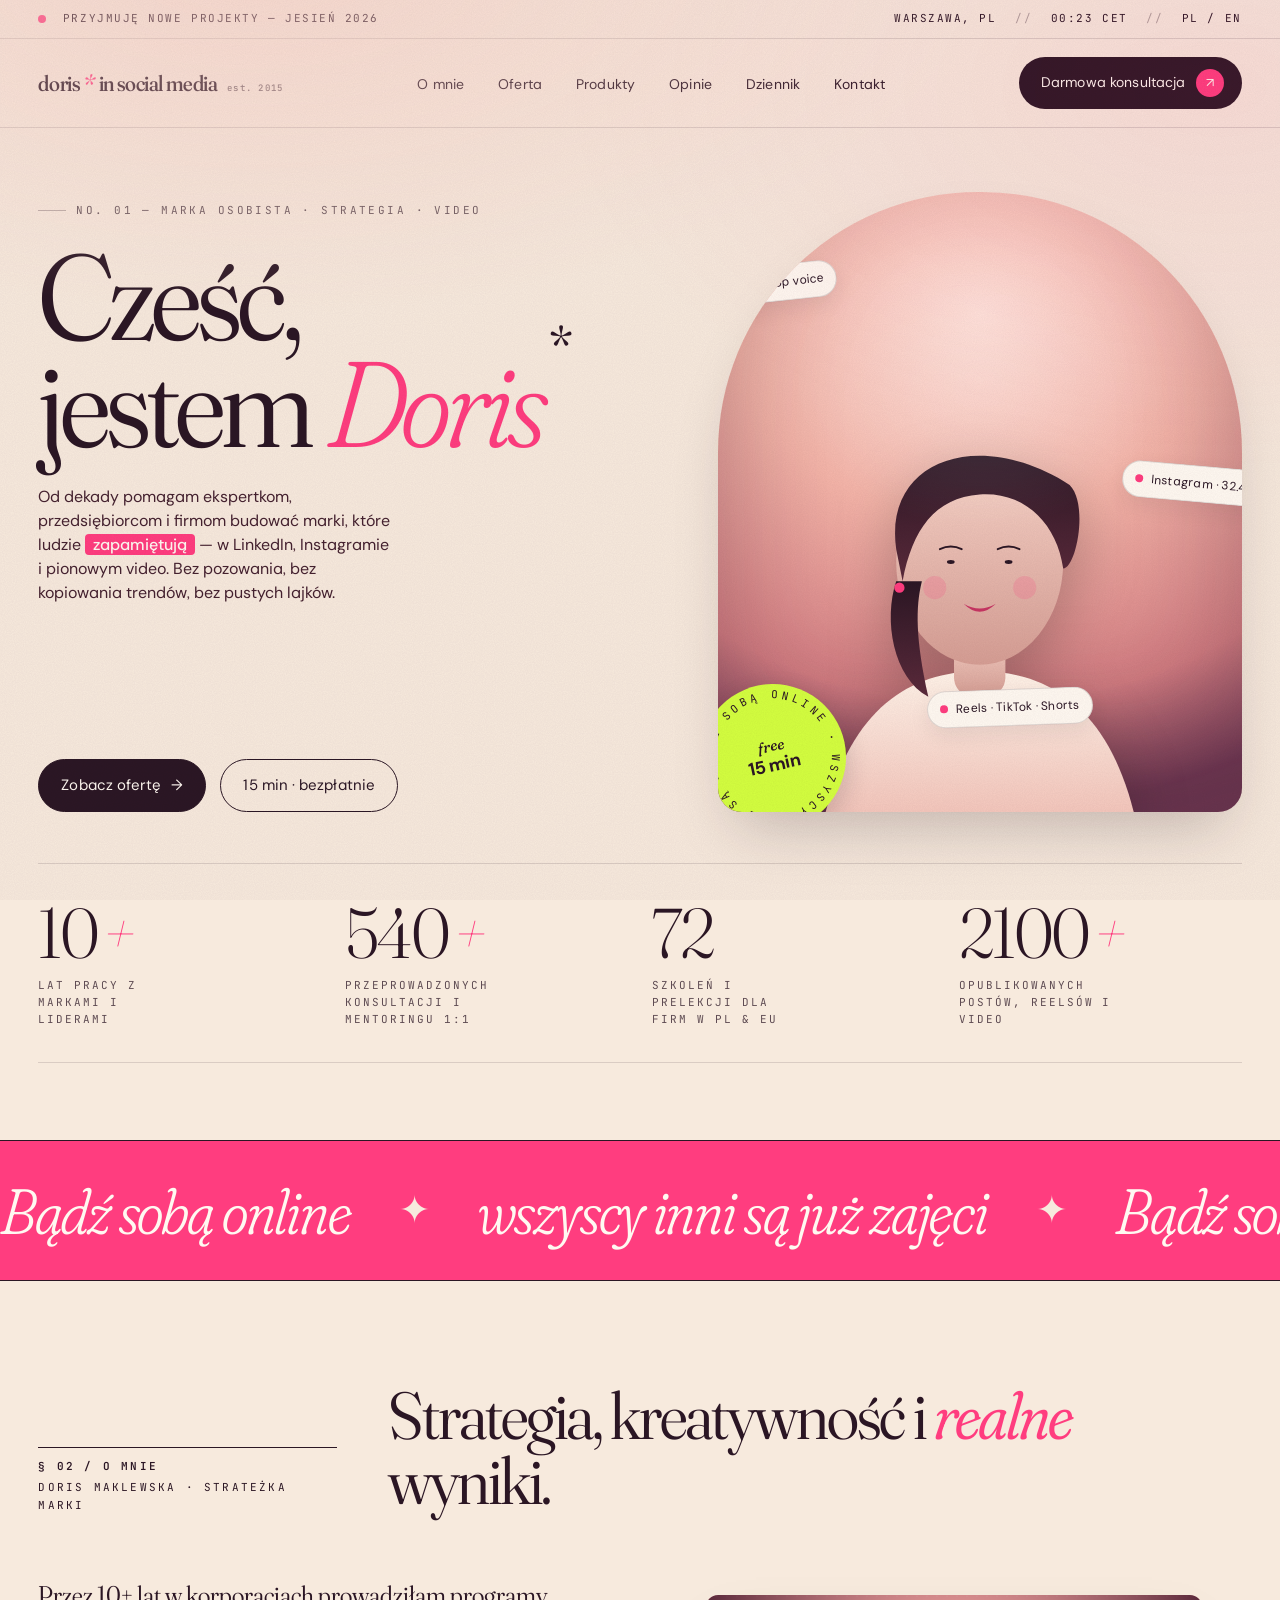
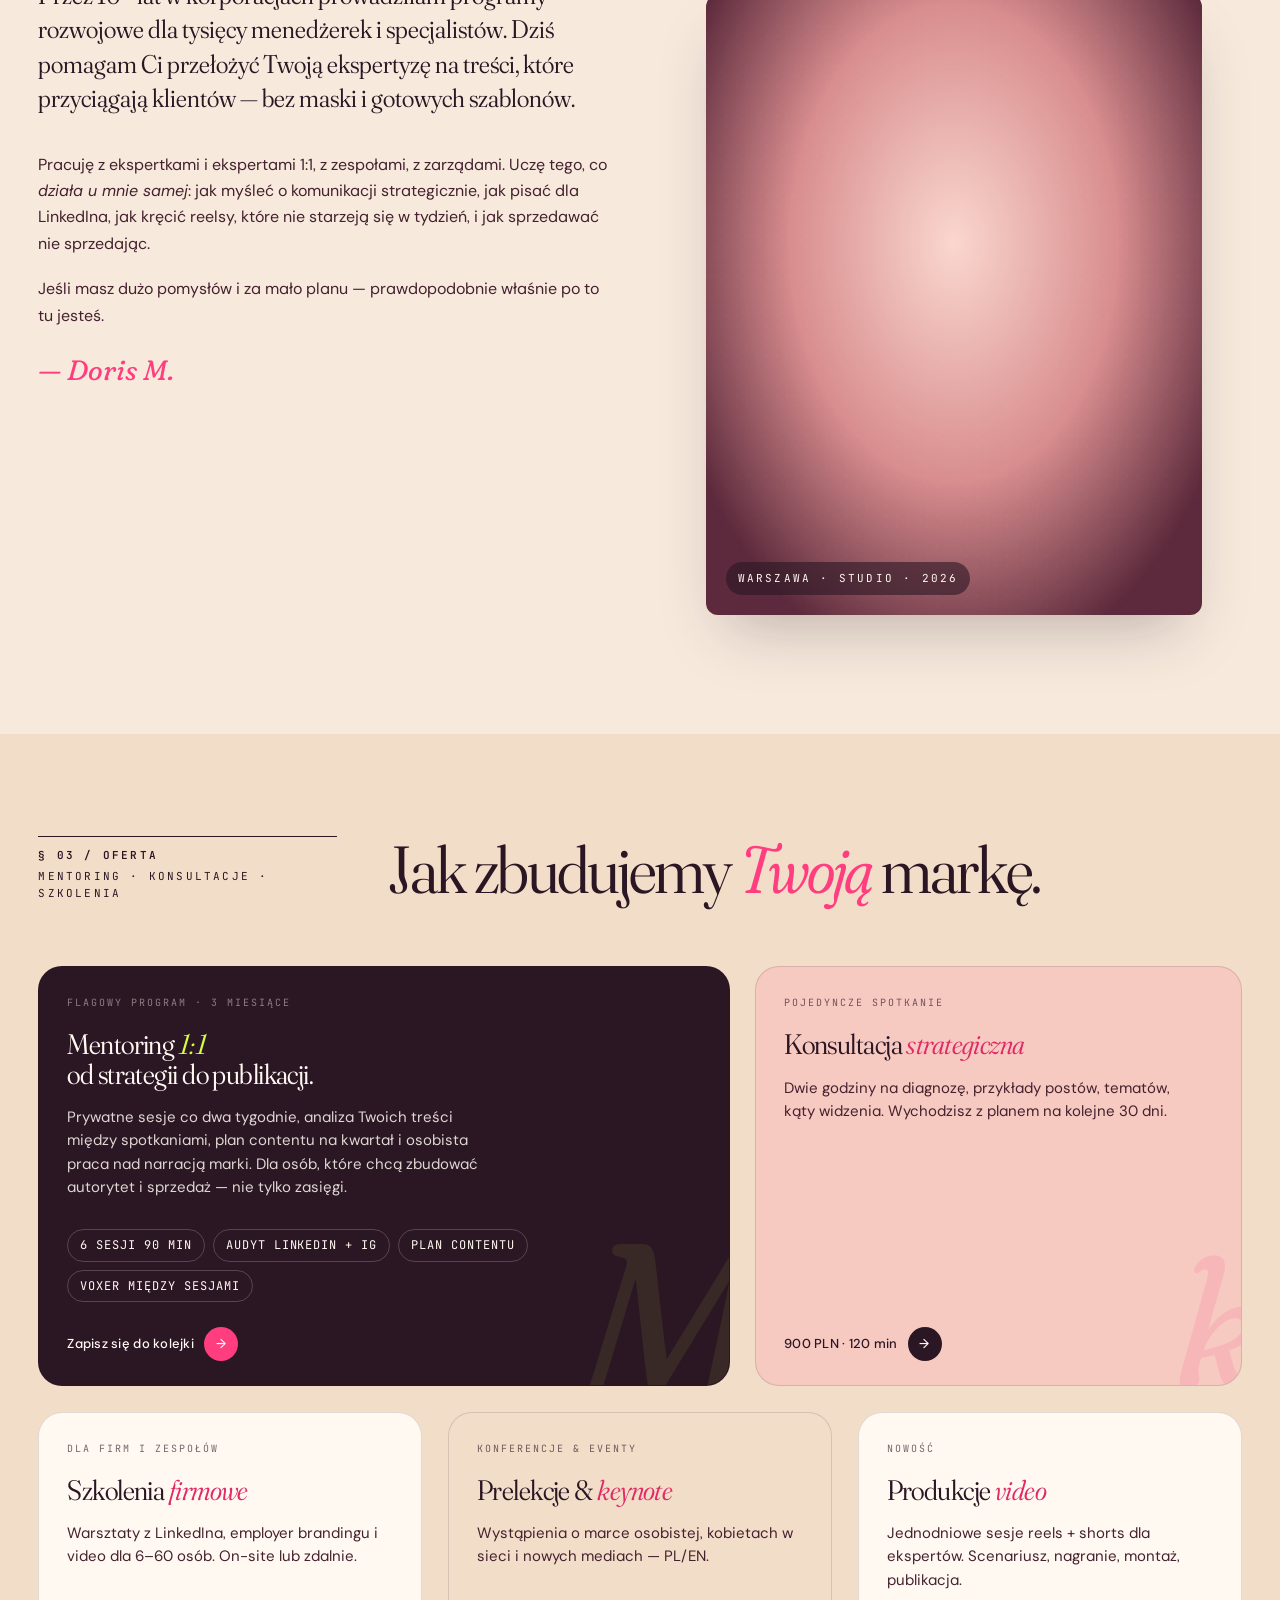
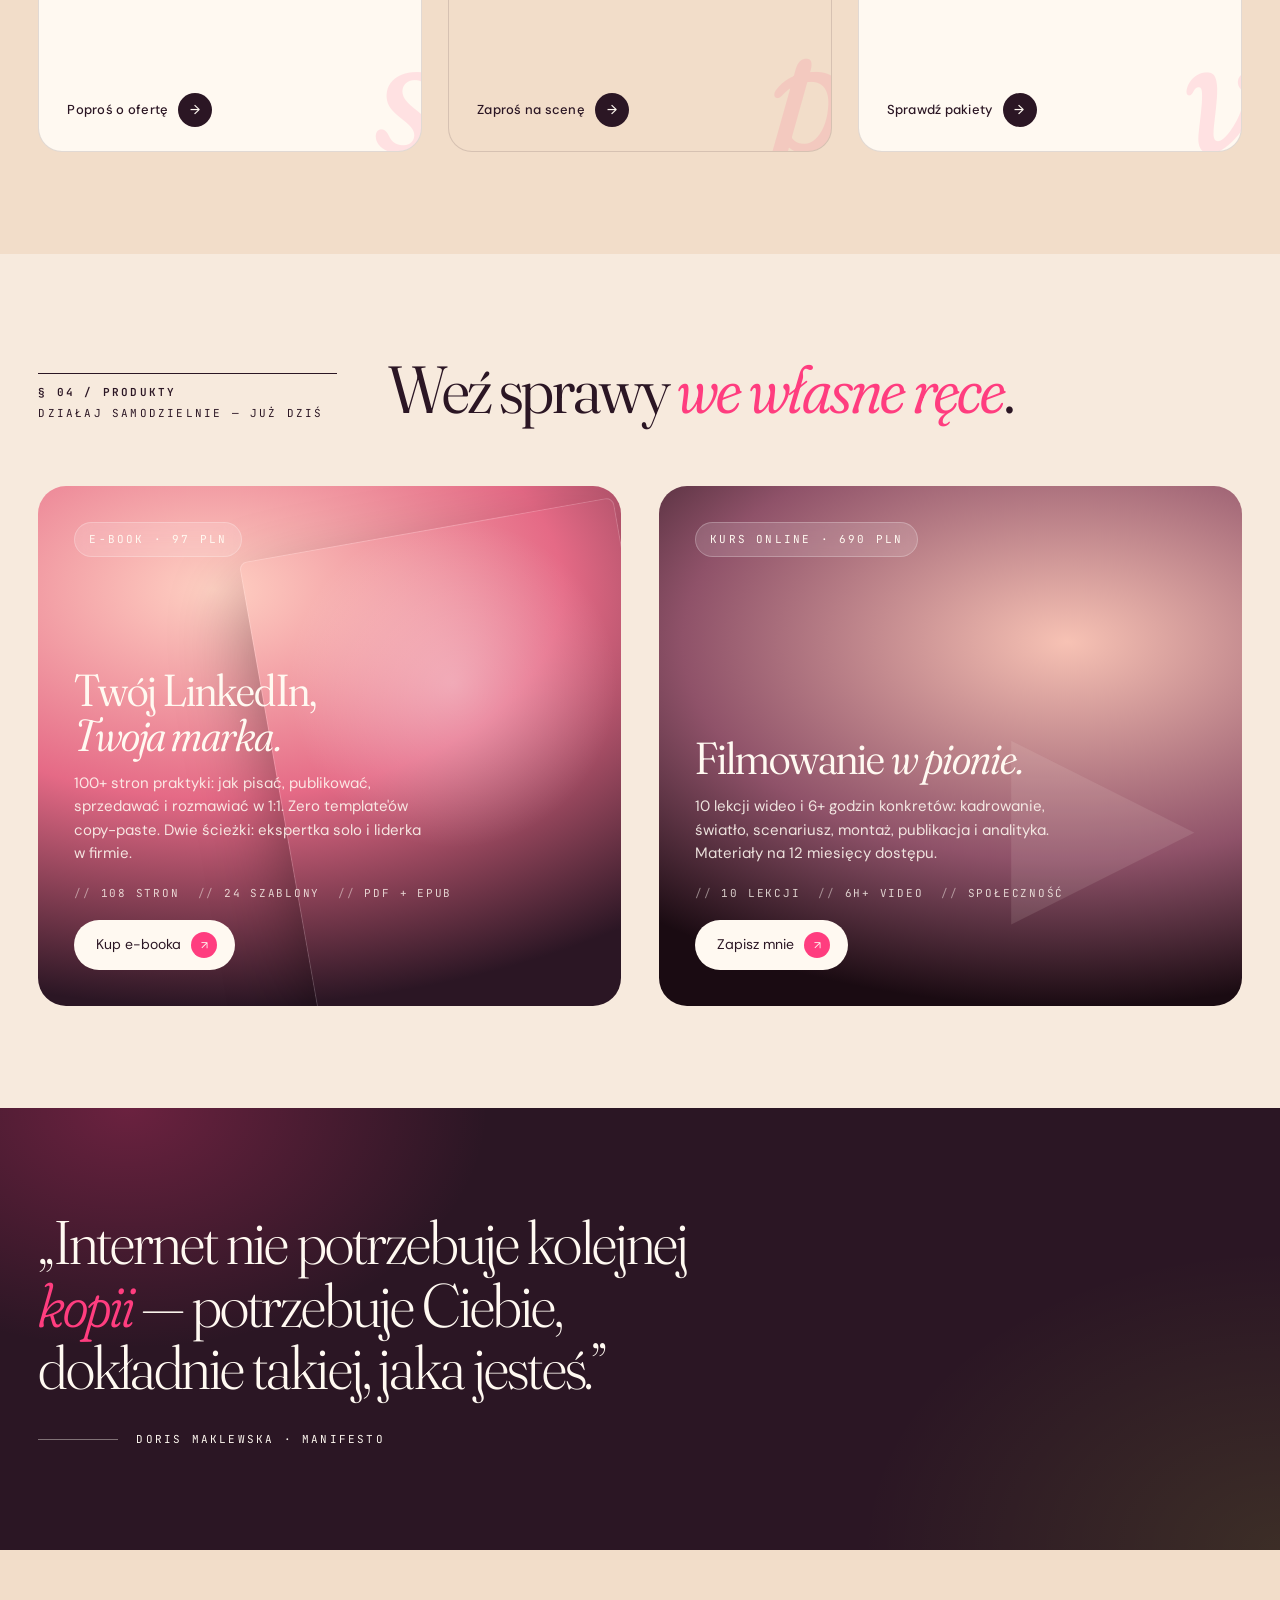
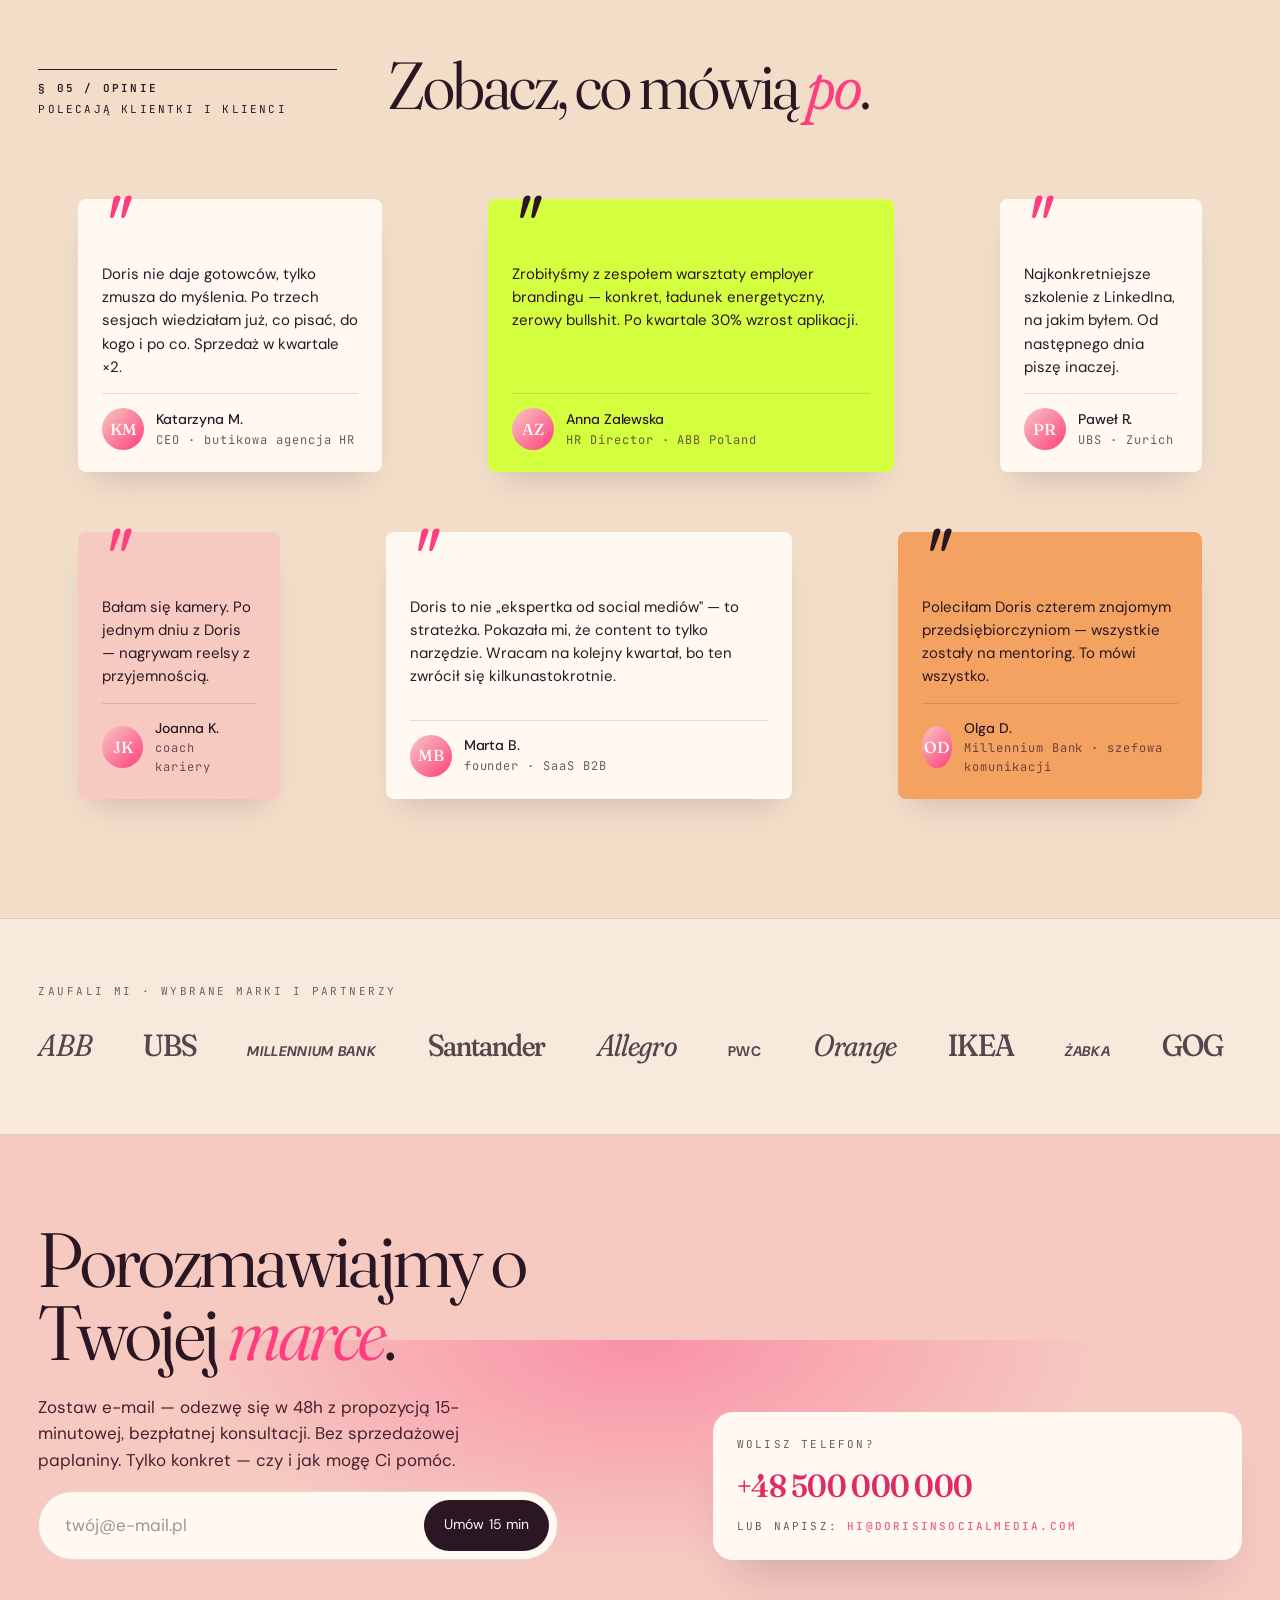
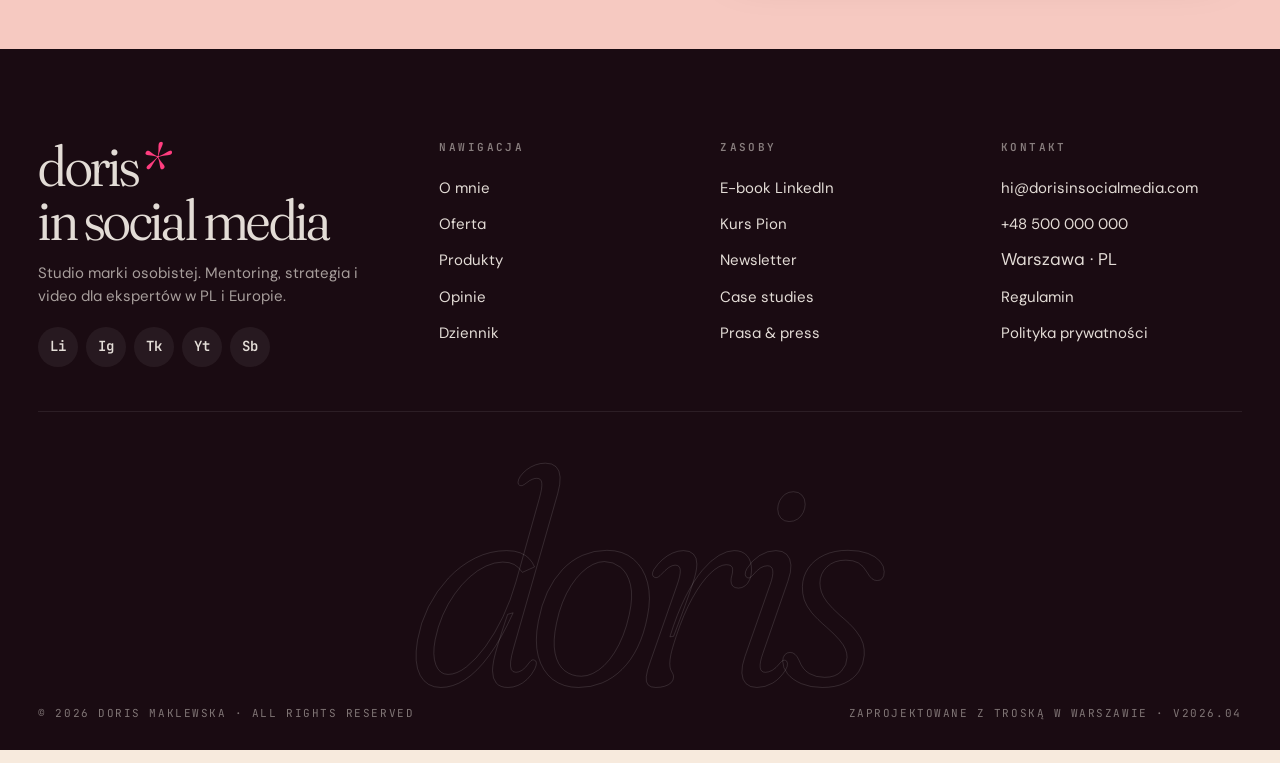
==== index.html @ c0de3021 "Initial landing page redesign" ====
<!doctype html>
<html lang="pl">
<head>
<meta charset="utf-8" />
<meta name="viewport" content="width=device-width, initial-scale=1" />
<title>Doris in Social Media — Marka osobista, której się nie zapomina</title>
<meta name="description" content="Doris Maklewska — mentoring, strategia i realne wyniki w LinkedIn, Instagram i video. Bądź sobą online, bo wszyscy inni są już zajęci." />

<link rel="preconnect" href="https://fonts.googleapis.com">
<link rel="preconnect" href="https://fonts.gstatic.com" crossorigin>
<link href="https://fonts.googleapis.com/css2?family=Fraunces:ital,opsz,wght,SOFT,WONK@0,9..144,300..900,0..100,0..1;1,9..144,300..900,0..100,0..1&family=DM+Sans:ital,opsz,wght@0,9..40,300..700;1,9..40,300..700&family=JetBrains+Mono:wght@400;600&display=swap" rel="stylesheet">

<style>
/* ================================================================
   DORIS — Editorial pastel brand system
   ================================================================ */

:root{
  --cream:        #F7EADD;
  --cream-deep:  #F2DDC9;
  --blush:       #F6C9C1;
  --blush-2:     #FAD9D2;
  --peach:       #F4A261;
  --pink-hot:    #FF3D7F;
  --pink-ink:    #E02B66;
  --plum:        #2B1624;
  --plum-soft:   #45212F;
  --ink:         #1A0B12;
  --lime:        #D4FF3F;
  --paper:       #FFF9F1;
  --rule:        rgba(43,22,36,.14);

  --f-serif: "Fraunces", "Cormorant Garamond", Georgia, serif;
  --f-sans:  "DM Sans", ui-sans-serif, system-ui, -apple-system, sans-serif;
  --f-mono:  "JetBrains Mono", ui-monospace, monospace;

  --edge: clamp(18px, 3vw, 40px);
  --col:  minmax(0, 1fr);
}

*,*::before,*::after{ box-sizing:border-box; }
html,body{ margin:0; padding:0; }
html{ scroll-behavior:smooth; }
body{
  background: var(--cream);
  color: var(--plum);
  font-family: var(--f-sans);
  font-size: 17px;
  line-height: 1.55;
  font-feature-settings: "ss01","ss02","cv11";
  -webkit-font-smoothing:antialiased;
  text-rendering:optimizeLegibility;
  overflow-x: hidden;
}

img,svg{ display:block; max-width:100%; }
a{ color:inherit; text-decoration:none; }
button{ font:inherit; color:inherit; background:none; border:0; cursor:pointer; }

/* ---------- grain + paper ---------- */
body::before{
  content:"";
  position:fixed; inset:0;
  pointer-events:none;
  z-index:100;
  opacity:.35;
  mix-blend-mode:multiply;
  background-image: url("data:image/svg+xml;utf8,<svg xmlns='http://www.w3.org/2000/svg' width='240' height='240'><filter id='n'><feTurbulence type='fractalNoise' baseFrequency='0.9' numOctaves='2' stitchTiles='stitch'/><feColorMatrix values='0 0 0 0 0.17  0 0 0 0 0.09  0 0 0 0 0.14  0 0 0 0.22 0'/></filter><rect width='100%' height='100%' filter='url(%23n)'/></svg>");
}

/* soft vignette so the cream has depth */
body::after{
  content:"";
  position:fixed; inset:-1px;
  pointer-events:none; z-index:99;
  background: radial-gradient(1200px 600px at 20% -5%, rgba(246,201,193,.55), transparent 60%),
              radial-gradient(1200px 700px at 95% 10%, rgba(255,61,127,.08), transparent 55%);
}

::selection{ background: var(--pink-hot); color: var(--paper); }

/* ================================================================
   Layout helpers
   ================================================================ */
.wrap{
  width: min(1320px, 100% - calc(var(--edge)*2));
  margin-inline: auto;
}
.row{ display:grid; gap: clamp(16px, 2vw, 28px); }

/* ================================================================
   Top utility bar
   ================================================================ */
.topbar{
  border-bottom: 1px solid var(--rule);
  font-family: var(--f-mono);
  font-size: 11px;
  letter-spacing: .14em;
  text-transform: uppercase;
}
.topbar .wrap{
  display:flex; align-items:center; justify-content:space-between;
  height: 38px;
}
.topbar .dot{
  width:8px; height:8px; border-radius:50%;
  background: var(--pink-hot);
  display:inline-block; vertical-align:middle; margin-right:8px;
  animation: pulse 1.8s ease-in-out infinite;
}
@keyframes pulse{
  0%,100%{ box-shadow: 0 0 0 0 rgba(255,61,127,.6);}
  50%{ box-shadow: 0 0 0 6px rgba(255,61,127,0);}
}
.topbar .sep{ opacity:.35; margin:0 10px; }

/* ================================================================
   Navigation
   ================================================================ */
.nav{
  position: sticky; top: 0; z-index: 40;
  background: color-mix(in srgb, var(--cream) 88%, transparent);
  backdrop-filter: blur(10px) saturate(1.1);
  -webkit-backdrop-filter: blur(10px) saturate(1.1);
  border-bottom: 1px solid var(--rule);
}
.nav .wrap{
  display: grid;
  grid-template-columns: auto 1fr auto;
  align-items:center;
  gap: 24px;
  padding: 18px 0;
}
.brand{
  font-family: var(--f-serif);
  font-size: 22px;
  font-weight: 500;
  letter-spacing: -.02em;
  font-variation-settings: "SOFT" 50, "WONK" 1, "opsz" 144;
  display:flex; align-items:baseline; gap:4px;
}
.brand b{ font-style:italic; font-weight:500; color: var(--pink-hot); }
.brand sup{
  font-family: var(--f-mono);
  font-size:9px;
  letter-spacing:.14em;
  margin-left:6px;
  color: var(--plum);
  opacity:.6;
}
.nav ul{
  list-style:none; padding:0; margin:0;
  display:flex; justify-content:center; gap: 6px;
  flex-wrap:wrap;
}
.nav a.navlink{
  padding: 8px 14px;
  border-radius: 999px;
  font-size: 14px;
  letter-spacing: .01em;
  transition: background .2s, color .2s;
}
.nav a.navlink:hover{ background: var(--blush); color: var(--pink-ink); }

.cta{
  display:inline-flex; align-items:center; gap:10px;
  background: var(--plum);
  color: var(--paper);
  padding: 12px 18px 12px 22px;
  border-radius: 999px;
  font-size: 14px;
  letter-spacing:.01em;
  transition: transform .2s, background .2s;
}
.cta:hover{ background: var(--pink-hot); transform: translateY(-1px); }
.cta .arrow{
  width: 28px; height: 28px;
  border-radius: 50%;
  background: var(--pink-hot);
  color: var(--paper);
  display:grid; place-items:center;
  font-size: 13px;
  transition: transform .3s;
}
.cta:hover .arrow{ background: var(--paper); color: var(--pink-hot); transform: rotate(-45deg); }

.nav-toggle{ display:none; }

/* ================================================================
   HERO — magazine cover
   ================================================================ */
.hero{
  position: relative;
  padding: clamp(32px, 5vw, 72px) 0 clamp(40px, 6vw, 100px);
}
.hero-grid{
  display: grid;
  grid-template-columns: 1.2fr 1fr;
  gap: clamp(24px, 4vw, 64px);
  align-items: stretch;
}
.hero-left{ position:relative; display:flex; flex-direction:column; justify-content:space-between; }

.eyebrow{
  font-family: var(--f-mono);
  font-size: 11px;
  letter-spacing: .22em;
  text-transform: uppercase;
  color: var(--plum);
  opacity: .7;
  display:inline-flex; align-items:center; gap:10px;
}
.eyebrow::before{
  content:""; width:28px; height:1px; background: var(--plum); opacity:.4;
}

.hero h1{
  font-family: var(--f-serif);
  font-weight: 350;
  font-size: clamp(56px, 9.5vw, 168px);
  line-height: 0.88;
  letter-spacing: -.035em;
  margin: 24px 0 0;
  font-variation-settings: "opsz" 144, "SOFT" 40, "WONK" 1;
}
.hero h1 .line{ display:block; }
.hero h1 em{
  font-style: italic;
  font-weight: 300;
  color: var(--pink-hot);
  font-variation-settings: "opsz" 144, "SOFT" 80, "WONK" 1;
  position: relative;
  padding-right: .15em;
}
.hero h1 em::after{
  content:"*";
  position: absolute;
  right:-0.18em; top:-0.1em;
  color: var(--plum);
  font-size: .35em;
  font-style:normal;
  font-weight: 400;
  animation: spin 14s linear infinite;
  display:inline-block;
  transform-origin: 50% 55%;
}
@keyframes spin{ to{ transform: rotate(360deg);} }

.hero-tagline{
  margin-top: 28px;
  max-width: 32ch;
  font-size: clamp(16px, 1.2vw, 19px);
  color: var(--plum-soft);
  font-family: var(--f-sans);
  line-height: 1.5;
}
.hero-tagline b{
  background: var(--pink-hot);
  color: var(--paper);
  padding: 0 8px;
  border-radius: 4px;
  font-weight:500;
}

.hero-actions{
  margin-top: clamp(24px, 3vw, 40px);
  display:flex; flex-wrap:wrap; gap: 14px;
  align-items: center;
}
.btn{
  display:inline-flex; align-items:center; gap:10px;
  padding: 14px 22px;
  border-radius: 999px;
  border: 1px solid var(--plum);
  background: var(--plum);
  color: var(--paper);
  font-size: 15px;
  letter-spacing: .005em;
  transition: background .2s, color .2s, transform .2s;
}
.btn:hover{ background: var(--pink-hot); border-color: var(--pink-hot); transform: translateY(-1px);}
.btn.ghost{ background:transparent; color: var(--plum); }
.btn.ghost:hover{ background: var(--plum); color: var(--paper); }
.btn .chev{ transition: transform .3s; }
.btn:hover .chev{ transform: translateX(4px); }

/* hero portrait panel */
.hero-right{
  position: relative;
  min-height: clamp(380px, 50vw, 620px);
}
.portrait{
  position: relative;
  width: 100%;
  height: 100%;
  min-height: inherit;
  border-radius: 260px 260px 24px 24px;
  overflow: hidden;
  background:
    radial-gradient(110% 80% at 50% 20%, #FFE2D8 0%, #F5B5A9 42%, #D67F84 78%, #7A3C5A 100%);
  box-shadow:
    inset 0 -80px 120px rgba(43,22,36,.25),
    0 30px 60px -20px rgba(43,22,36,.25);
}
.portrait::after{
  /* subtle texture overlay */
  content:"";
  position:absolute; inset:0;
  background: radial-gradient(60% 40% at 50% 30%, rgba(255,255,255,.18), transparent 60%);
  mix-blend-mode: screen;
}
.portrait-inner{
  position:absolute; inset:0;
  display:grid; place-items:end center;
  padding: 0 10% 0;
}
.portrait svg.fig{
  width: 92%;
  height: auto;
  filter: drop-shadow(0 20px 30px rgba(0,0,0,.25));
}

/* floating decorative badge */
.badge-stamp{
  position:absolute;
  bottom: -18px; left: -18px;
  width: 146px; height: 146px;
  border-radius: 50%;
  background: var(--lime);
  color: var(--plum);
  display:grid; place-items:center;
  transform: rotate(-12deg);
  box-shadow: 0 10px 24px rgba(43,22,36,.18);
  z-index: 2;
  animation: bob 5s ease-in-out infinite;
}
@keyframes bob{ 0%,100%{ transform: rotate(-12deg) translateY(0);} 50%{ transform: rotate(-12deg) translateY(-6px);} }
.badge-stamp svg{ position:absolute; inset:0; animation: spin 18s linear infinite; }
.badge-stamp .core{
  font-family: var(--f-serif); font-style: italic; font-size: 15px; line-height: 1.1;
  text-align:center; position:relative; z-index:1; font-weight: 500;
}
.badge-stamp .core b{ display:block; font-family: var(--f-sans); font-style:normal; font-size: 18px; margin-top:2px; letter-spacing:-.01em; font-weight:700;}

/* tiny floating chips */
.chip{
  position:absolute;
  background: var(--paper);
  border: 1px solid var(--rule);
  padding: 8px 12px;
  border-radius: 999px;
  font-size: 12px;
  letter-spacing:.02em;
  display:inline-flex; align-items:center; gap:8px;
  box-shadow: 0 8px 20px rgba(43,22,36,.08);
}
.chip .bullet{ width:8px; height:8px; border-radius:50%; background: var(--pink-hot);}
.chip.linkedin{ top: 12%; left: -30px; transform: rotate(-6deg);}
.chip.ig{ top: 44%; right: -24px; transform: rotate(5deg);}
.chip.video{ bottom: 14%; left: 40%; transform: rotate(-2deg);}

/* stats strip below hero */
.stats{
  margin-top: clamp(32px, 4vw, 56px);
  border-top: 1px solid var(--rule);
  border-bottom: 1px solid var(--rule);
  padding: clamp(22px, 3vw, 34px) 0;
  display:grid;
  grid-template-columns: repeat(4, 1fr);
  gap: 24px;
}
.stat .num{
  font-family: var(--f-serif);
  font-weight: 300;
  font-size: clamp(44px, 5.5vw, 80px);
  line-height: 1;
  letter-spacing:-.03em;
  font-variation-settings:"opsz" 144, "SOFT" 20;
  display:flex; align-items:baseline; gap:4px;
}
.stat .num .plus{ color: var(--pink-hot); font-style:italic; }
.stat .lbl{
  margin-top: 8px;
  font-family: var(--f-mono);
  font-size: 11px;
  letter-spacing: .18em;
  text-transform: uppercase;
  opacity: .75;
  max-width: 22ch;
}

/* ================================================================
   MARQUEE (tagline band)
   ================================================================ */
.marquee{
  background: var(--pink-hot);
  color: var(--paper);
  padding: 20px 0;
  overflow: hidden;
  border-top: 1px solid var(--plum);
  border-bottom: 1px solid var(--plum);
}
.marquee-track{
  display:flex; gap: 48px;
  white-space: nowrap;
  animation: scroll 42s linear infinite;
  will-change: transform;
}
.marquee-track span{
  font-family: var(--f-serif);
  font-style: italic;
  font-weight: 300;
  font-size: clamp(38px, 5vw, 76px);
  letter-spacing: -.02em;
  display:inline-flex; align-items:center; gap: 48px;
  font-variation-settings:"opsz" 144, "SOFT" 100;
}
.marquee-track .star{
  font-family: var(--f-sans);
  font-weight: 400;
  font-style: normal;
  font-size: 0.6em;
  color: var(--cream);
  display:inline-block;
  animation: spin 9s linear infinite;
}
@keyframes scroll{
  from{ transform: translateX(0);}
  to{ transform: translateX(-50%);}
}

/* ================================================================
   Section chrome
   ================================================================ */
.section{ padding: clamp(72px, 8vw, 130px) 0; position:relative; }
.sec-head{
  display:grid; grid-template-columns: .35fr 1fr; gap: clamp(24px, 4vw, 64px);
  align-items:end;
  margin-bottom: clamp(36px, 5vw, 72px);
}
.sec-id{
  font-family: var(--f-mono);
  font-size: 11px;
  letter-spacing: .2em;
  text-transform: uppercase;
  display:flex; flex-direction:column; gap: 4px;
  padding-top: 10px;
  border-top: 1px solid var(--plum);
}
.sec-id b{ font-weight: 600; }
.sec-title{
  font-family: var(--f-serif);
  font-weight: 350;
  font-size: clamp(36px, 5.2vw, 84px);
  line-height: 0.98;
  letter-spacing: -.03em;
  margin: 0;
  font-variation-settings: "opsz" 144, "SOFT" 30, "WONK" 1;
}
.sec-title em{
  font-style: italic;
  color: var(--pink-hot);
  font-variation-settings: "opsz" 144, "SOFT" 80, "WONK" 1;
}

/* ================================================================
   ABOUT — split row with text + image plate
   ================================================================ */
.about-grid{
  display:grid;
  grid-template-columns: 1fr 1fr;
  gap: clamp(24px, 4vw, 72px);
  align-items: start;
}
.about-text p{
  font-size: clamp(16px, 1.2vw, 19px);
  line-height: 1.65;
  color: var(--plum-soft);
  margin: 0 0 1.2em;
}
.about-text p.lead{
  font-family: var(--f-serif);
  font-size: clamp(22px, 2vw, 30px);
  line-height: 1.35;
  color: var(--plum);
  font-weight: 350;
  margin-bottom: 1.4em;
  font-variation-settings:"opsz" 120, "SOFT" 50;
}
.sig{
  margin-top: 20px;
  display:flex; align-items:center; gap:12px;
  font-family: var(--f-serif);
  font-style: italic;
  font-size: 28px;
  color: var(--pink-hot);
  font-variation-settings:"SOFT" 100, "WONK" 1;
}

.about-media{
  position: relative;
  aspect-ratio: 4/5;
  background: var(--blush);
  border-radius: 12px;
  overflow:hidden;
  box-shadow: 0 30px 60px -20px rgba(43,22,36,.28);
}
.about-media .frame{
  position:absolute; inset:0;
  background:
    radial-gradient(60% 70% at 50% 40%, #FAD7CE 0%, #D88D8E 55%, #5C2A3C 100%);
}
.about-media .frame::after{
  content:"";
  position:absolute; inset:0;
  background: url("data:image/svg+xml;utf8,<svg xmlns='http://www.w3.org/2000/svg' width='10' height='10'><circle cx='1' cy='1' r='.6' fill='%23ffffff22'/></svg>");
  mix-blend-mode: overlay;
}
.about-media figcaption{
  position:absolute;
  left: 20px; bottom: 20px;
  font-family: var(--f-mono);
  font-size: 11px;
  letter-spacing:.2em;
  text-transform: uppercase;
  color: var(--paper);
  background: rgba(43,22,36,.6);
  backdrop-filter: blur(6px);
  padding: 8px 12px;
  border-radius: 999px;
}
.about-media .tape{
  position:absolute; top: -14px; left: 40px;
  width: 120px; height: 30px;
  background: rgba(212,255,63,.85);
  transform: rotate(-4deg);
  box-shadow: 0 2px 8px rgba(0,0,0,.08);
}
.about-media .tape.r{ left:auto; right:30px; top:auto; bottom:-14px; transform: rotate(3deg); background: rgba(255,61,127,.85);}

/* ================================================================
   OFFER / PROGRAMS grid
   ================================================================ */
.offer-grid{
  display:grid;
  grid-template-columns: repeat(12, 1fr);
  gap: clamp(16px, 2vw, 28px);
}
.card{
  position: relative;
  padding: 28px 28px 24px;
  border-radius: 24px;
  background: var(--paper);
  border: 1px solid var(--rule);
  display:flex; flex-direction:column; gap: 18px;
  min-height: 340px;
  transition: transform .35s cubic-bezier(.2,.8,.2,1), box-shadow .35s;
  overflow: hidden;
}
.card:hover{ transform: translateY(-4px); box-shadow: 0 30px 50px -20px rgba(43,22,36,.22); }
.card .tag{
  font-family: var(--f-mono); font-size:10px; letter-spacing:.2em; text-transform:uppercase;
  color: var(--plum); opacity:.65;
}
.card h3{
  font-family: var(--f-serif);
  font-weight: 350;
  font-size: clamp(24px, 2.2vw, 34px);
  line-height: 1.05;
  letter-spacing:-.02em;
  margin:0;
  font-variation-settings:"opsz" 120, "SOFT" 40, "WONK" 1;
}
.card h3 em{ font-style:italic; color: var(--pink-ink); }
.card p{
  margin: 0;
  font-size: 15px;
  line-height: 1.55;
  color: var(--plum-soft);
  max-width: 42ch;
}
.card .link{
  margin-top: auto;
  display:inline-flex; align-items:center; gap: 10px;
  font-size: 13px;
  letter-spacing:.02em;
  font-weight: 500;
}
.card .link .a{
  width: 34px; height: 34px; border-radius:50%;
  background: var(--plum); color: var(--paper);
  display:grid; place-items:center;
  transition: background .2s, transform .3s;
}
.card:hover .link .a{ background: var(--pink-hot); transform: rotate(-45deg);}

.card.feat{
  grid-column: span 7;
  background: var(--plum);
  color: var(--paper);
  min-height: 420px;
}
.card.feat h3{ color: var(--paper); }
.card.feat h3 em{ color: var(--lime); }
.card.feat p{ color: color-mix(in srgb, var(--paper) 85%, transparent);}
.card.feat .tag{ color: color-mix(in srgb, var(--paper) 70%, transparent);}
.card.feat .link .a{ background: var(--pink-hot); }

.card.a{ grid-column: span 5; background: var(--blush); }
.card.b{ grid-column: span 4; }
.card.c{ grid-column: span 4; background: var(--cream-deep); }
.card.d{ grid-column: span 4; background: var(--paper); }

/* decorative corner glyphs on cards */
.card .glyph{
  position:absolute; right: -18px; bottom: -26px;
  font-family: var(--f-serif); font-style: italic;
  font-size: 180px; line-height: 1; color: rgba(255,61,127,.12);
  pointer-events:none;
  font-variation-settings: "SOFT" 100, "WONK" 1;
}
.card.feat .glyph{ color: rgba(212,255,63,.08); font-size: 240px; right:-30px; bottom:-60px;}

/* bullet row inside featured */
.bullets{
  list-style:none; margin:12px 0 0; padding:0;
  display:flex; flex-wrap:wrap; gap:8px;
}
.bullets li{
  padding:6px 12px;
  border-radius: 999px;
  border: 1px solid rgba(255,255,255,.2);
  font-size: 12px;
  font-family: var(--f-mono);
  letter-spacing: .08em;
  text-transform:uppercase;
}

/* ================================================================
   PRODUCTS
   ================================================================ */
.products{
  display:grid;
  grid-template-columns: 1fr 1fr;
  gap: clamp(20px, 3vw, 40px);
}
.product{
  position:relative;
  border-radius: 28px;
  overflow:hidden;
  min-height: 520px;
  padding: 36px;
  display:flex; flex-direction:column; justify-content:space-between;
  color: var(--paper);
}
.product .cover{
  position:absolute; inset:0; z-index:0;
}
.product > *{ position:relative; z-index:1;}
.product .price{
  align-self:flex-start;
  font-family: var(--f-mono);
  font-size: 11px;
  letter-spacing: .2em;
  text-transform: uppercase;
  background: rgba(255,255,255,.14);
  border: 1px solid rgba(255,255,255,.24);
  backdrop-filter: blur(8px);
  padding: 8px 14px;
  border-radius: 999px;
}
.product h3{
  font-family: var(--f-serif);
  font-weight: 350;
  font-size: clamp(32px, 3.5vw, 56px);
  line-height:1;
  letter-spacing:-.02em;
  margin: 0 0 14px;
  font-variation-settings:"opsz" 144, "SOFT" 50, "WONK" 1;
}
.product h3 em{ font-style: italic; }
.product p{ max-width: 36ch; font-size: 15px; margin: 0 0 20px; opacity:.88;}
.product .meta{
  display:flex; gap: 18px; flex-wrap:wrap;
  margin-top: 10px;
  font-family: var(--f-mono);
  font-size: 11px;
  letter-spacing:.16em;
  text-transform: uppercase;
  opacity:.8;
}
.product .meta span::before{ content:"// "; opacity:.6;}

.product.ebook .cover{
  background:
    radial-gradient(120% 80% at 30% 20%, #FFD1C3 0%, #E56A86 50%, #2B1624 100%);
}
.product.ebook .cover::after{
  content:"";
  position:absolute; right:-40px; bottom:-40px;
  width: 380px; height: 520px;
  background:
    linear-gradient(150deg, #FFF3E8 0%, #F4A261 40%, #E02B66 100%);
  border-radius: 8px;
  transform: rotate(-10deg);
  box-shadow: 0 40px 80px rgba(0,0,0,.4), inset 0 0 0 1px rgba(255,255,255,.2);
  background-image:
    radial-gradient(circle at 50% 30%, rgba(255,255,255,.35), transparent 40%);
}

.product.course .cover{
  background:
    radial-gradient(110% 70% at 70% 30%, #F7C2B4 0%, #8F5269 60%, #1A0B12 100%);
}
.product.course .cover::after{
  content:"▶";
  position:absolute;
  right: 8%; bottom: 14%;
  font-size: 240px;
  color: rgba(247,234,221,.12);
  line-height:1;
}

.product .cta-inline{
  display:inline-flex; align-items:center; gap: 10px;
  background: var(--paper);
  color: var(--plum);
  padding: 12px 18px 12px 22px;
  border-radius: 999px;
  align-self:flex-start;
  font-size: 14px;
  transition: transform .2s, background .2s;
  margin-top: 18px;
}
.product .cta-inline:hover{ background: var(--lime); transform: translateY(-1px); }
.product .cta-inline .arr{
  width: 26px; height: 26px; border-radius:50%;
  background: var(--pink-hot); color: var(--paper);
  display:grid; place-items:center; font-size: 11px;
  transition: transform .3s;
}
.product .cta-inline:hover .arr{ transform: rotate(-45deg);}

/* ================================================================
   MANIFESTO — editorial quote block
   ================================================================ */
.manifesto{
  padding: clamp(60px, 8vw, 120px) 0;
  background: var(--plum);
  color: var(--paper);
  position: relative;
  overflow:hidden;
}
.manifesto::before{
  content:"";
  position:absolute; inset:0;
  background:
    radial-gradient(600px 400px at 10% 0%, rgba(255,61,127,.3), transparent 60%),
    radial-gradient(700px 500px at 100% 100%, rgba(212,255,63,.1), transparent 60%);
  pointer-events:none;
}
.manifesto .wrap{ position:relative; z-index:1;}
.manifesto blockquote{
  font-family: var(--f-serif);
  font-weight: 300;
  font-size: clamp(34px, 4.8vw, 80px);
  line-height: 1.02;
  letter-spacing: -.03em;
  margin: 0;
  max-width: 20ch;
  font-variation-settings:"opsz" 144, "SOFT" 30, "WONK" 1;
}
.manifesto blockquote em{
  font-style: italic;
  color: var(--pink-hot);
  font-variation-settings:"opsz" 144, "SOFT" 100, "WONK" 1;
}
.manifesto .attribution{
  margin-top: 32px;
  display:flex; align-items:center; gap:18px;
  font-family: var(--f-mono);
  font-size: 11px;
  letter-spacing:.2em;
  text-transform: uppercase;
  opacity:.7;
}
.manifesto .attribution .rule{
  height: 1px; width: 80px; background: currentColor; opacity:.4;
}

/* ================================================================
   TESTIMONIALS — stacked polaroid cards
   ================================================================ */
.testi{ background: var(--cream-deep); }
.testi-grid{
  display:grid;
  grid-template-columns: repeat(12, 1fr);
  gap: clamp(18px, 2vw, 28px);
}
.quote{
  position:relative;
  padding: 26px 24px 22px;
  background: var(--paper);
  border-radius: 8px;
  box-shadow: 0 18px 30px -16px rgba(43,22,36,.2);
  display:flex; flex-direction:column; gap: 14px;
}
.quote p{
  margin:0;
  font-size: 15px; line-height: 1.55;
  color: var(--plum);
}
.quote .open{
  font-family: var(--f-serif);
  font-style: italic;
  font-size: 70px;
  line-height: 0;
  height: 24px;
  color: var(--pink-hot);
  font-variation-settings:"SOFT" 100, "WONK" 1;
}
.quote .who{
  display:flex; align-items:center; gap:12px;
  margin-top: auto;
  border-top: 1px solid var(--rule);
  padding-top: 14px;
}
.quote .who .av{
  width: 42px; height:42px; border-radius:50%;
  background: linear-gradient(135deg, var(--blush), var(--pink-hot));
  display:grid; place-items:center;
  font-family: var(--f-serif); font-weight:500; font-size: 16px;
  color: var(--paper);
}
.quote .who .n{ font-size: 14px; font-weight:500; letter-spacing:-.005em;}
.quote .who .r{ font-size: 12px; color: var(--plum-soft); opacity:.75; font-family:var(--f-mono); letter-spacing:.08em;}

.quote.q1{ grid-column: span 4; transform: rotate(-1deg);}
.quote.q2{ grid-column: span 5; background: var(--lime); transform: rotate(.6deg);}
.quote.q2 .open{ color: var(--plum);}
.quote.q3{ grid-column: span 3; transform: rotate(.8deg);}
.quote.q4{ grid-column: span 3; background: var(--blush); transform: rotate(-.5deg);}
.quote.q5{ grid-column: span 5; transform: rotate(.3deg); }
.quote.q6{ grid-column: span 4; background: var(--peach); color: var(--plum); transform: rotate(-.8deg); }
.quote.q6 .open{ color: var(--plum);}

/* ================================================================
   CLIENTS strip (logos as wordmarks)
   ================================================================ */
.clients{ padding: clamp(36px, 5vw, 64px) 0; border-top: 1px solid var(--rule); border-bottom: 1px solid var(--rule);}
.clients .lbl{
  font-family: var(--f-mono); font-size: 11px; letter-spacing:.22em; text-transform: uppercase; opacity:.65;
  margin-bottom: 22px;
}
.logo-row{
  display:flex; flex-wrap:wrap; align-items: baseline;
  gap: clamp(20px, 4vw, 64px);
}
.logo-row span{
  font-family: var(--f-serif);
  font-weight: 400;
  font-style: italic;
  font-size: clamp(22px, 2.4vw, 38px);
  letter-spacing: -.01em;
  color: var(--plum);
  opacity: .78;
  font-variation-settings:"opsz" 144, "SOFT" 80;
  transition: color .2s, opacity .2s;
}
.logo-row span:nth-child(2n){ font-style: normal; font-weight: 500; letter-spacing: -.03em;}
.logo-row span:nth-child(3n){ text-transform: uppercase; font-size: .82em; font-family: var(--f-sans); font-weight:700; letter-spacing: .05em;}
.logo-row span:hover{ color: var(--pink-hot); opacity:1;}

/* ================================================================
   CTA — newsletter / free consult
   ================================================================ */
.cta-big{
  position: relative;
  padding: clamp(56px, 7vw, 110px) 0;
  background: var(--blush);
  overflow: hidden;
}
.cta-big::before{
  content:"";
  position:absolute;
  inset:auto -10% -60% -10%;
  height: 120%;
  background: radial-gradient(50% 60% at 50% 0%, rgba(255,61,127,.4), transparent 60%);
  pointer-events:none;
}
.cta-big .wrap{ position:relative; z-index:1;}
.cta-big h2{
  font-family: var(--f-serif);
  font-weight: 350;
  font-size: clamp(40px, 6vw, 108px);
  line-height: .95;
  letter-spacing:-.035em;
  margin: 0 0 24px;
  max-width: 14ch;
  font-variation-settings:"opsz" 144, "SOFT" 30, "WONK" 1;
}
.cta-big h2 em{ font-style: italic; color: var(--pink-hot);}
.cta-big .row2{
  display:grid; grid-template-columns: 1.2fr 1fr; gap: 40px; align-items:end;
  margin-top: 24px;
}
.cta-big p{ max-width: 42ch; font-size: 17px; color: var(--plum-soft); margin:0 0 18px;}
.form{
  display:flex; gap: 10px;
  background: var(--paper);
  padding: 8px;
  border-radius: 999px;
  border: 1px solid var(--rule);
  max-width: 520px;
}
.form input{
  flex:1;
  border: 0; background: transparent;
  padding: 12px 18px;
  font: inherit;
  color: var(--plum);
  outline: none;
}
.form input::placeholder{ color: color-mix(in srgb, var(--plum) 45%, transparent);}
.form button{
  background: var(--plum);
  color: var(--paper);
  padding: 12px 20px;
  border-radius: 999px;
  font-size: 14px;
  letter-spacing:.01em;
  transition: background .2s;
}
.form button:hover{ background: var(--pink-hot);}

.cta-big .tel{
  display:flex; flex-direction:column; gap: 8px;
  padding: 24px;
  background: var(--paper);
  border-radius: 20px;
  box-shadow: 0 30px 50px -24px rgba(43,22,36,.22);
}
.cta-big .tel .l{ font-family: var(--f-mono); font-size: 11px; letter-spacing: .2em; text-transform: uppercase; opacity:.7;}
.cta-big .tel .v{
  font-family: var(--f-serif); font-size: 32px; font-variation-settings:"opsz" 144, "SOFT" 50;
  letter-spacing: -.015em;
  font-weight: 400;
}
.cta-big .tel a{ color: var(--pink-ink); font-weight: 600;}

/* ================================================================
   FOOTER
   ================================================================ */
footer{
  background: var(--ink);
  color: color-mix(in srgb, var(--paper) 88%, transparent);
  padding: clamp(60px, 7vw, 110px) 0 28px;
  position: relative;
}
.foot-grid{
  display:grid;
  grid-template-columns: 1.5fr 1fr 1fr 1fr;
  gap: 40px;
  align-items: start;
  border-bottom: 1px solid rgba(255,255,255,.08);
  padding-bottom: 44px;
}
footer h4{
  font-family: var(--f-mono);
  font-size: 11px;
  letter-spacing:.22em;
  text-transform: uppercase;
  font-weight: 600;
  opacity:.55;
  margin: 0 0 18px;
}
footer ul{ list-style:none; padding:0; margin:0; display:flex; flex-direction:column; gap:10px;}
footer ul a{ font-size: 15px; transition: color .2s;}
footer ul a:hover{ color: var(--pink-hot);}
.foot-brand{
  font-family: var(--f-serif);
  font-weight: 350;
  font-size: clamp(40px, 4.5vw, 72px);
  line-height: .95;
  letter-spacing:-.03em;
  margin: 0 0 14px;
  font-variation-settings:"opsz" 144, "SOFT" 50, "WONK" 1;
}
.foot-brand em{ font-style: italic; color: var(--pink-hot);}
.foot-about{ max-width: 34ch; font-size: 15px; opacity:.7; margin: 0 0 18px;}
.socials{ display:flex; gap: 8px;}
.socials a{
  width: 40px; height: 40px; border-radius: 50%;
  background: rgba(255,255,255,.06);
  display:grid; place-items:center;
  transition: background .2s, transform .2s;
  font-size: 14px;
  font-family: var(--f-mono);
  font-weight: 600;
  letter-spacing: .02em;
}
.socials a:hover{ background: var(--pink-hot); transform: translateY(-2px);}

.colophon{
  display:flex; justify-content:space-between;
  margin-top: 28px;
  font-family: var(--f-mono); font-size: 11px; letter-spacing: .14em; text-transform: uppercase;
  opacity: .5; flex-wrap:wrap; gap: 12px;
}

/* giant footer wordmark */
.footermark{
  font-family: var(--f-serif);
  font-weight: 300;
  font-style: italic;
  font-size: clamp(120px, 24vw, 360px);
  line-height: .8;
  letter-spacing: -.05em;
  color: transparent;
  -webkit-text-stroke: 1px rgba(255,255,255,.12);
  text-align: center;
  margin: 40px 0 -20px;
  font-variation-settings:"opsz" 144, "SOFT" 100, "WONK" 1;
  user-select:none;
  pointer-events:none;
}

/* ================================================================
   Reveal-on-scroll
   ================================================================ */
[data-reveal]{
  opacity: 0;
  transform: translateY(24px);
  transition: opacity .9s cubic-bezier(.2,.8,.2,1), transform .9s cubic-bezier(.2,.8,.2,1);
  transition-delay: var(--delay, 0ms);
}
[data-reveal].in{ opacity:1; transform: translateY(0); }

/* ================================================================
   Responsive
   ================================================================ */
@media (max-width: 980px){
  .hero-grid{ grid-template-columns: 1fr; }
  .hero-right{ order:-1; min-height: 420px; }
  .hero h1{ font-size: clamp(52px, 14vw, 120px); }
  .stats{ grid-template-columns: repeat(2, 1fr);}
  .sec-head{ grid-template-columns: 1fr; gap: 18px;}
  .about-grid{ grid-template-columns: 1fr;}
  .products{ grid-template-columns: 1fr;}
  .offer-grid{ grid-template-columns: repeat(6,1fr);}
  .card.feat,.card.a,.card.b,.card.c,.card.d{ grid-column: span 6;}
  .testi-grid{ grid-template-columns: repeat(6,1fr);}
  .quote.q1,.quote.q5,.quote.q6{ grid-column: span 6;}
  .quote.q2,.quote.q3,.quote.q4{ grid-column: span 3;}
  .cta-big .row2{ grid-template-columns: 1fr;}
  .foot-grid{ grid-template-columns: 1fr 1fr; }
}
@media (max-width: 640px){
  .nav ul{ display:none;}
  .nav-toggle{ display:inline-flex;}
  .hero-tagline{ font-size: 16px;}
  .testi-grid .quote{ grid-column: span 6 !important; }
  .foot-grid{ grid-template-columns: 1fr; }
  .colophon{ justify-content: flex-start;}
}

/* reduce motion */
@media (prefers-reduced-motion: reduce){
  *{ animation-duration: .01ms !important; animation-iteration-count: 1 !important; transition-duration: .01ms !important; }
  .marquee-track{ animation: none; }
}
</style>
</head>
<body>

<!-- ========== topbar ========== -->
<div class="topbar">
  <div class="wrap">
    <div><span class="dot"></span> Przyjmuję nowe projekty — jesień 2026</div>
    <div>
      <span>Warszawa, PL</span>
      <span class="sep">//</span>
      <span id="clock">—</span>
      <span class="sep">//</span>
      <span>PL / EN</span>
    </div>
  </div>
</div>

<!-- ========== nav ========== -->
<header class="nav">
  <div class="wrap">
    <a href="#" class="brand">
      doris<b>*</b>in social media <sup>est. 2015</sup>
    </a>
    <nav>
      <ul>
        <li><a class="navlink" href="#o-mnie">O mnie</a></li>
        <li><a class="navlink" href="#oferta">Oferta</a></li>
        <li><a class="navlink" href="#produkty">Produkty</a></li>
        <li><a class="navlink" href="#opinie">Opinie</a></li>
        <li><a class="navlink" href="#blog">Dziennik</a></li>
        <li><a class="navlink" href="#kontakt">Kontakt</a></li>
      </ul>
    </nav>
    <a href="#kontakt" class="cta">
      Darmowa konsultacja <span class="arrow">↗</span>
    </a>
  </div>
</header>

<!-- ========== hero ========== -->
<section class="hero">
  <div class="wrap">
    <div class="hero-grid">
      <div class="hero-left">
        <div data-reveal>
          <span class="eyebrow">No. 01 — Marka osobista · Strategia · Video</span>
          <h1 data-reveal style="--delay:120ms">
            <span class="line">Cześć,</span>
            <span class="line">jestem <em>Doris</em></span>
          </h1>
          <p class="hero-tagline" data-reveal style="--delay:260ms">
            Od dekady pomagam ekspertkom, przedsiębiorcom i firmom budować marki, które ludzie
            <b>zapamiętują</b> — w LinkedIn, Instagramie i pionowym video. Bez pozowania,
            bez kopiowania trendów, bez pustych lajków.
          </p>
        </div>

        <div class="hero-actions" data-reveal style="--delay:380ms">
          <a href="#oferta" class="btn">Zobacz ofertę <span class="chev">→</span></a>
          <a href="#kontakt" class="btn ghost">15 min · bezpłatnie</a>
        </div>
      </div>

      <div class="hero-right" data-reveal style="--delay:160ms">
        <div class="portrait">
          <!-- abstract portrait silhouette -->
          <div class="portrait-inner">
            <svg class="fig" viewBox="0 0 600 720" aria-hidden="true">
              <defs>
                <linearGradient id="hair" x1="0" y1="0" x2="0" y2="1">
                  <stop offset="0%" stop-color="#2B1624"/>
                  <stop offset="100%" stop-color="#5B2A3B"/>
                </linearGradient>
                <linearGradient id="skin" x1="0" y1="0" x2="0" y2="1">
                  <stop offset="0%" stop-color="#F8D4C8"/>
                  <stop offset="100%" stop-color="#D69E94"/>
                </linearGradient>
                <linearGradient id="shirt" x1="0" y1="0" x2="0" y2="1">
                  <stop offset="0%" stop-color="#FFF3E8"/>
                  <stop offset="100%" stop-color="#F4C7BC"/>
                </linearGradient>
              </defs>
              <!-- shoulders / torso -->
              <path d="M60 720 C 100 560 190 500 300 500 C 410 500 500 560 540 720 Z" fill="url(#shirt)"/>
              <!-- neck -->
              <rect x="260" y="440" width="80" height="100" rx="30" fill="url(#skin)"/>
              <!-- head -->
              <ellipse cx="300" cy="330" rx="130" ry="160" fill="url(#skin)"/>
              <!-- hair top -->
              <path d="M170 310 C 150 170 300 120 440 210 C 470 240 450 340 430 340 C 420 270 370 220 300 225 C 230 230 195 280 180 360 Z" fill="url(#hair)"/>
              <!-- hair side -->
              <path d="M170 360 C 150 420 165 510 220 540 C 200 450 200 400 210 360 Z" fill="url(#hair)"/>
              <!-- earring -->
              <circle cx="175" cy="370" r="8" fill="#FF3D7F"/>
              <!-- lips -->
              <path d="M275 395 Q 300 410 325 395 Q 300 420 275 395 Z" fill="#C73562"/>
              <!-- eyes -->
              <ellipse cx="255" cy="330" rx="6" ry="3" fill="#2B1624"/>
              <ellipse cx="345" cy="330" rx="6" ry="3" fill="#2B1624"/>
              <!-- brows -->
              <path d="M238 310 Q 255 302 272 310" stroke="#2B1624" stroke-width="3" fill="none" stroke-linecap="round"/>
              <path d="M328 310 Q 345 302 362 310" stroke="#2B1624" stroke-width="3" fill="none" stroke-linecap="round"/>
              <!-- cheek blush -->
              <circle cx="230" cy="370" r="18" fill="#FF3D7F" opacity=".18"/>
              <circle cx="370" cy="370" r="18" fill="#FF3D7F" opacity=".18"/>
            </svg>
          </div>

          <!-- floating chips -->
          <div class="chip linkedin"><span class="bullet"></span> LinkedIn top voice</div>
          <div class="chip ig"><span class="bullet"></span> Instagram · 32.4K</div>
          <div class="chip video"><span class="bullet"></span> Reels · TikTok · Shorts</div>

          <!-- circular lime stamp -->
          <div class="badge-stamp" aria-hidden="true">
            <svg viewBox="0 0 140 140">
              <defs>
                <path id="circle-path" d="M70,70 m-56,0 a56,56 0 1,1 112,0 a56,56 0 1,1 -112,0"/>
              </defs>
              <text font-family="JetBrains Mono" font-size="10.5" letter-spacing="3" fill="#2B1624">
                <textPath href="#circle-path">BĄDŹ SOBĄ ONLINE · WSZYSCY INNI SĄ ZAJĘCI · </textPath>
              </text>
            </svg>
            <span class="core">free<br><b>15 min</b></span>
          </div>
        </div>
      </div>
    </div>

    <!-- stats -->
    <div class="stats" data-reveal style="--delay:520ms">
      <div class="stat">
        <div class="num"><span data-count="10">0</span><span class="plus">+</span></div>
        <div class="lbl">Lat pracy z markami i liderami</div>
      </div>
      <div class="stat">
        <div class="num"><span data-count="540">0</span><span class="plus">+</span></div>
        <div class="lbl">Przeprowadzonych konsultacji i mentoringu 1:1</div>
      </div>
      <div class="stat">
        <div class="num"><span data-count="72">0</span></div>
        <div class="lbl">Szkoleń i prelekcji dla firm w PL &amp; EU</div>
      </div>
      <div class="stat">
        <div class="num"><span data-count="2100">0</span><span class="plus">+</span></div>
        <div class="lbl">Opublikowanych postów, reelsów i video</div>
      </div>
    </div>
  </div>
</section>

<!-- ========== marquee ========== -->
<div class="marquee" aria-hidden="true">
  <div class="marquee-track">
    <span>Bądź sobą online <span class="star">✦</span> wszyscy inni są już zajęci <span class="star">✦</span> Bądź sobą online <span class="star">✦</span> wszyscy inni są już zajęci <span class="star">✦</span></span>
    <span>Bądź sobą online <span class="star">✦</span> wszyscy inni są już zajęci <span class="star">✦</span> Bądź sobą online <span class="star">✦</span> wszyscy inni są już zajęci <span class="star">✦</span></span>
  </div>
</div>

<!-- ========== about ========== -->
<section class="section" id="o-mnie">
  <div class="wrap">
    <div class="sec-head">
      <div class="sec-id"><b>§ 02 / O mnie</b><span>Doris Maklewska · strateżka marki</span></div>
      <h2 class="sec-title" data-reveal>Strategia, kreatywność i <em>realne</em> wyniki.</h2>
    </div>

    <div class="about-grid">
      <div class="about-text" data-reveal>
        <p class="lead">
          Przez 10+ lat w korporacjach prowadziłam programy rozwojowe dla tysięcy menedżerek i specjalistów.
          Dziś pomagam Ci przełożyć Twoją ekspertyzę na treści, które przyciągają klientów — bez maski i gotowych szablonów.
        </p>
        <p>
          Pracuję z ekspertkami i ekspertami 1:1, z zespołami, z zarządami. Uczę tego, co
          <i>działa u mnie samej</i>: jak myśleć o komunikacji strategicznie, jak pisać dla LinkedIna,
          jak kręcić reelsy, które nie starzeją się w tydzień, i jak sprzedawać nie sprzedając.
        </p>
        <p>
          Jeśli masz dużo pomysłów i za mało planu — prawdopodobnie właśnie po to tu jesteś.
        </p>
        <div class="sig" aria-label="Podpis">— Doris&nbsp;M.</div>
      </div>

      <figure class="about-media" data-reveal style="--delay:160ms">
        <div class="tape" aria-hidden="true"></div>
        <div class="tape r" aria-hidden="true"></div>
        <div class="frame" role="img" aria-label="Portret Doris Maklewskiej"></div>
        <figcaption>Warszawa · Studio · 2026</figcaption>
      </figure>
    </div>
  </div>
</section>

<!-- ========== offer ========== -->
<section class="section" id="oferta" style="background:var(--cream-deep);">
  <div class="wrap">
    <div class="sec-head">
      <div class="sec-id"><b>§ 03 / Oferta</b><span>Mentoring · konsultacje · szkolenia</span></div>
      <h2 class="sec-title" data-reveal>Jak zbudujemy <em>Twoją</em> markę.</h2>
    </div>

    <div class="offer-grid">
      <article class="card feat" data-reveal>
        <span class="glyph">M</span>
        <span class="tag">Flagowy program · 3 miesiące</span>
        <h3>Mentoring <em>1:1</em><br>od strategii do publikacji.</h3>
        <p>
          Prywatne sesje co dwa tygodnie, analiza Twoich treści między spotkaniami,
          plan contentu na kwartał i osobista praca nad narracją marki.
          Dla osób, które chcą zbudować autorytet i sprzedaż — nie tylko zasięgi.
        </p>
        <ul class="bullets">
          <li>6 sesji 90 min</li>
          <li>Audyt LinkedIn + IG</li>
          <li>Plan contentu</li>
          <li>Voxer między sesjami</li>
        </ul>
        <a href="#kontakt" class="link">Zapisz się do kolejki <span class="a">→</span></a>
      </article>

      <article class="card a" data-reveal style="--delay:120ms">
        <span class="glyph">k</span>
        <span class="tag">Pojedyncze spotkanie</span>
        <h3>Konsultacja <em>strategiczna</em></h3>
        <p>Dwie godziny na diagnozę, przykłady postów, tematów, kąty widzenia.
          Wychodzisz z planem na kolejne 30 dni.</p>
        <a href="#kontakt" class="link">900 PLN · 120 min <span class="a">→</span></a>
      </article>

      <article class="card b" data-reveal style="--delay:160ms">
        <span class="glyph">s</span>
        <span class="tag">Dla firm i zespołów</span>
        <h3>Szkolenia <em>firmowe</em></h3>
        <p>Warsztaty z LinkedIna, employer brandingu i video dla 6–60 osób. On-site lub zdalnie.</p>
        <a href="#kontakt" class="link">Poproś o ofertę <span class="a">→</span></a>
      </article>

      <article class="card c" data-reveal style="--delay:200ms">
        <span class="glyph">p</span>
        <span class="tag">Konferencje &amp; eventy</span>
        <h3>Prelekcje &amp; <em>keynote</em></h3>
        <p>Wystąpienia o marce osobistej, kobietach w sieci i nowych mediach — PL/EN.</p>
        <a href="#kontakt" class="link">Zaproś na scenę <span class="a">→</span></a>
      </article>

      <article class="card d" data-reveal style="--delay:240ms">
        <span class="glyph">v</span>
        <span class="tag">Nowość</span>
        <h3>Produkcje <em>video</em></h3>
        <p>Jednodniowe sesje reels + shorts dla ekspertów. Scenariusz, nagranie, montaż, publikacja.</p>
        <a href="#kontakt" class="link">Sprawdź pakiety <span class="a">→</span></a>
      </article>
    </div>
  </div>
</section>

<!-- ========== products ========== -->
<section class="section" id="produkty">
  <div class="wrap">
    <div class="sec-head">
      <div class="sec-id"><b>§ 04 / Produkty</b><span>Działaj samodzielnie — już dziś</span></div>
      <h2 class="sec-title" data-reveal>Weź sprawy <em>we własne ręce</em>.</h2>
    </div>

    <div class="products">
      <article class="product ebook" data-reveal>
        <div class="cover" aria-hidden="true"></div>
        <span class="price">E-book · 97 PLN</span>
        <div>
          <h3>Twój LinkedIn,<br><em>Twoja marka.</em></h3>
          <p>100+ stron praktyki: jak pisać, publikować, sprzedawać i rozmawiać w 1:1.
            Zero template'ów copy-paste. Dwie ścieżki: ekspertka solo i liderka w firmie.</p>
          <div class="meta">
            <span>108 stron</span><span>24 szablony</span><span>PDF + EPUB</span>
          </div>
          <a class="cta-inline" href="#kontakt">Kup e-booka <span class="arr">↗</span></a>
        </div>
      </article>

      <article class="product course" data-reveal style="--delay:160ms">
        <div class="cover" aria-hidden="true"></div>
        <span class="price">Kurs online · 690 PLN</span>
        <div>
          <h3>Filmowanie <em>w pionie.</em></h3>
          <p>10 lekcji wideo i 6+ godzin konkretów: kadrowanie, światło, scenariusz, montaż,
            publikacja i analityka. Materiały na 12 miesięcy dostępu.</p>
          <div class="meta">
            <span>10 lekcji</span><span>6h+ video</span><span>Społeczność</span>
          </div>
          <a class="cta-inline" href="#kontakt">Zapisz mnie <span class="arr">↗</span></a>
        </div>
      </article>
    </div>
  </div>
</section>

<!-- ========== manifesto ========== -->
<section class="manifesto">
  <div class="wrap">
    <blockquote data-reveal>
      „Internet nie potrzebuje kolejnej <em>kopii</em> — potrzebuje Ciebie, dokładnie takiej, jaka jesteś.”
    </blockquote>
    <div class="attribution" data-reveal style="--delay:140ms">
      <span class="rule"></span>
      Doris Maklewska · manifesto
    </div>
  </div>
</section>

<!-- ========== testimonials ========== -->
<section class="section testi" id="opinie">
  <div class="wrap">
    <div class="sec-head">
      <div class="sec-id"><b>§ 05 / Opinie</b><span>Polecają klientki i klienci</span></div>
      <h2 class="sec-title" data-reveal>Zobacz, co mówią <em>po</em>.</h2>
    </div>

    <div class="testi-grid">
      <blockquote class="quote q1" data-reveal>
        <span class="open">"</span>
        <p>Doris nie daje gotowców, tylko zmusza do myślenia. Po trzech sesjach wiedziałam już,
          co pisać, do kogo i po co. Sprzedaż w kwartale ×2.</p>
        <div class="who"><div class="av">KM</div><div><div class="n">Katarzyna M.</div><div class="r">CEO · butikowa agencja HR</div></div></div>
      </blockquote>

      <blockquote class="quote q2" data-reveal style="--delay:80ms">
        <span class="open">"</span>
        <p>Zrobiłyśmy z zespołem warsztaty employer brandingu — konkret, ładunek energetyczny,
          zerowy bullshit. Po kwartale 30% wzrost aplikacji.</p>
        <div class="who"><div class="av">AZ</div><div><div class="n">Anna Zalewska</div><div class="r">HR Director · ABB Poland</div></div></div>
      </blockquote>

      <blockquote class="quote q3" data-reveal style="--delay:120ms">
        <span class="open">"</span>
        <p>Najkonkretniejsze szkolenie z LinkedIna, na jakim byłem. Od następnego dnia piszę inaczej.</p>
        <div class="who"><div class="av">PR</div><div><div class="n">Paweł R.</div><div class="r">UBS · Zurich</div></div></div>
      </blockquote>

      <blockquote class="quote q4" data-reveal style="--delay:160ms">
        <span class="open">"</span>
        <p>Bałam się kamery. Po jednym dniu z Doris — nagrywam reelsy z przyjemnością.</p>
        <div class="who"><div class="av">JK</div><div><div class="n">Joanna K.</div><div class="r">coach kariery</div></div></div>
      </blockquote>

      <blockquote class="quote q5" data-reveal style="--delay:200ms">
        <span class="open">"</span>
        <p>Doris to nie „ekspertka od social mediów” — to strateżka. Pokazała mi, że content to tylko narzędzie.
          Wracam na kolejny kwartał, bo ten zwrócił się kilkunastokrotnie.</p>
        <div class="who"><div class="av">MB</div><div><div class="n">Marta B.</div><div class="r">founder · SaaS B2B</div></div></div>
      </blockquote>

      <blockquote class="quote q6" data-reveal style="--delay:240ms">
        <span class="open">"</span>
        <p>Poleciłam Doris czterem znajomym przedsiębiorczyniom — wszystkie zostały na mentoring. To mówi wszystko.</p>
        <div class="who"><div class="av">OD</div><div><div class="n">Olga D.</div><div class="r">Millennium Bank · szefowa komunikacji</div></div></div>
      </blockquote>
    </div>
  </div>
</section>

<!-- ========== clients ========== -->
<section class="clients">
  <div class="wrap">
    <div class="lbl">Zaufali mi · wybrane marki i partnerzy</div>
    <div class="logo-row">
      <span>ABB</span>
      <span>UBS</span>
      <span>Millennium Bank</span>
      <span>Santander</span>
      <span>Allegro</span>
      <span>PwC</span>
      <span>Orange</span>
      <span>IKEA</span>
      <span>Żabka</span>
      <span>GOG</span>
    </div>
  </div>
</section>

<!-- ========== CTA big ========== -->
<section class="cta-big" id="kontakt">
  <div class="wrap">
    <h2 data-reveal>Porozmawiajmy o Twojej <em>marce</em>.</h2>
    <div class="row2">
      <div data-reveal style="--delay:120ms">
        <p>Zostaw e-mail — odezwę się w 48h z propozycją 15-minutowej, bezpłatnej konsultacji.
           Bez sprzedażowej paplaniny. Tylko konkret — czy i jak mogę Ci pomóc.</p>
        <form class="form" onsubmit="event.preventDefault(); this.querySelector('button').textContent='Dzięki!';">
          <input type="email" required placeholder="twój@e-mail.pl" aria-label="Email"/>
          <button type="submit">Umów 15 min</button>
        </form>
      </div>
      <div class="tel" data-reveal style="--delay:200ms">
        <span class="l">Wolisz telefon?</span>
        <span class="v"><a href="tel:+48500000000">+48 500 000 000</a></span>
        <span class="l">Lub napisz: <a href="mailto:hi@dorisinsocialmedia.com" style="color:var(--pink-ink)">hi@dorisinsocialmedia.com</a></span>
      </div>
    </div>
  </div>
</section>

<!-- ========== footer ========== -->
<footer id="kontakt-foot">
  <div class="wrap">
    <div class="foot-grid">
      <div>
        <div class="foot-brand">doris<em>*</em><br>in social media</div>
        <p class="foot-about">Studio marki osobistej. Mentoring, strategia i video dla ekspertów w PL i Europie.</p>
        <div class="socials">
          <a href="#" aria-label="LinkedIn">Li</a>
          <a href="#" aria-label="Instagram">Ig</a>
          <a href="#" aria-label="TikTok">Tk</a>
          <a href="#" aria-label="YouTube">Yt</a>
          <a href="#" aria-label="Substack">Sb</a>
        </div>
      </div>
      <div>
        <h4>Nawigacja</h4>
        <ul>
          <li><a href="#o-mnie">O mnie</a></li>
          <li><a href="#oferta">Oferta</a></li>
          <li><a href="#produkty">Produkty</a></li>
          <li><a href="#opinie">Opinie</a></li>
          <li><a href="#blog">Dziennik</a></li>
        </ul>
      </div>
      <div>
        <h4>Zasoby</h4>
        <ul>
          <li><a href="#">E-book LinkedIn</a></li>
          <li><a href="#">Kurs Pion</a></li>
          <li><a href="#">Newsletter</a></li>
          <li><a href="#">Case studies</a></li>
          <li><a href="#">Prasa &amp; press</a></li>
        </ul>
      </div>
      <div>
        <h4>Kontakt</h4>
        <ul>
          <li><a href="mailto:hi@dorisinsocialmedia.com">hi@dorisinsocialmedia.com</a></li>
          <li><a href="tel:+48500000000">+48 500 000 000</a></li>
          <li>Warszawa · PL</li>
          <li><a href="#">Regulamin</a></li>
          <li><a href="#">Polityka prywatności</a></li>
        </ul>
      </div>
    </div>

    <div class="footermark">doris</div>

    <div class="colophon">
      <span>© 2026 Doris Maklewska · All rights reserved</span>
      <span>Zaprojektowane z troską w Warszawie · v2026.04</span>
    </div>
  </div>
</footer>

<script>
/* ==== reveal on scroll ==== */
const io = new IntersectionObserver((entries)=>{
  for(const e of entries){
    if(e.isIntersecting){
      e.target.classList.add('in');
      io.unobserve(e.target);
    }
  }
},{rootMargin:"0px 0px -10% 0px", threshold:.08});
document.querySelectorAll('[data-reveal]').forEach(el => io.observe(el));

/* ==== stat counters ==== */
const countIO = new IntersectionObserver((entries)=>{
  for(const e of entries){
    if(e.isIntersecting){
      const el = e.target;
      const target = parseInt(el.dataset.count, 10);
      const dur = 1400;
      const start = performance.now();
      function tick(now){
        const t = Math.min(1, (now-start)/dur);
        const eased = 1 - Math.pow(1-t, 3);
        el.textContent = Math.round(target * eased).toLocaleString('pl-PL');
        if(t < 1) requestAnimationFrame(tick);
      }
      requestAnimationFrame(tick);
      countIO.unobserve(el);
    }
  }
},{threshold:.4});
document.querySelectorAll('[data-count]').forEach(el => countIO.observe(el));

/* ==== live clock in topbar ==== */
function tickClock(){
  const d = new Date();
  const hh = d.toLocaleTimeString('pl-PL', {hour:'2-digit', minute:'2-digit', timeZone:'Europe/Warsaw'});
  const clock = document.getElementById('clock');
  if(clock) clock.textContent = hh + ' CET';
}
tickClock(); setInterval(tickClock, 30_000);

/* ==== gentle parallax on portrait chips ==== */
const right = document.querySelector('.hero-right');
if(right && !window.matchMedia('(prefers-reduced-motion: reduce)').matches){
  const chips = right.querySelectorAll('.chip');
  right.addEventListener('mousemove', (e)=>{
    const r = right.getBoundingClientRect();
    const x = (e.clientX - r.left)/r.width - .5;
    const y = (e.clientY - r.top)/r.height - .5;
    chips.forEach((c,i)=>{
      const k = (i+1) * 6;
      c.style.transform = `translate(${x*k}px, ${y*k}px) rotate(${c.classList.contains('ig')?5:c.classList.contains('linkedin')?-6:-2}deg)`;
    });
  });
  right.addEventListener('mouseleave', ()=>{
    chips.forEach(c => c.style.transform = '');
  });
}
</script>
</body>
</html>
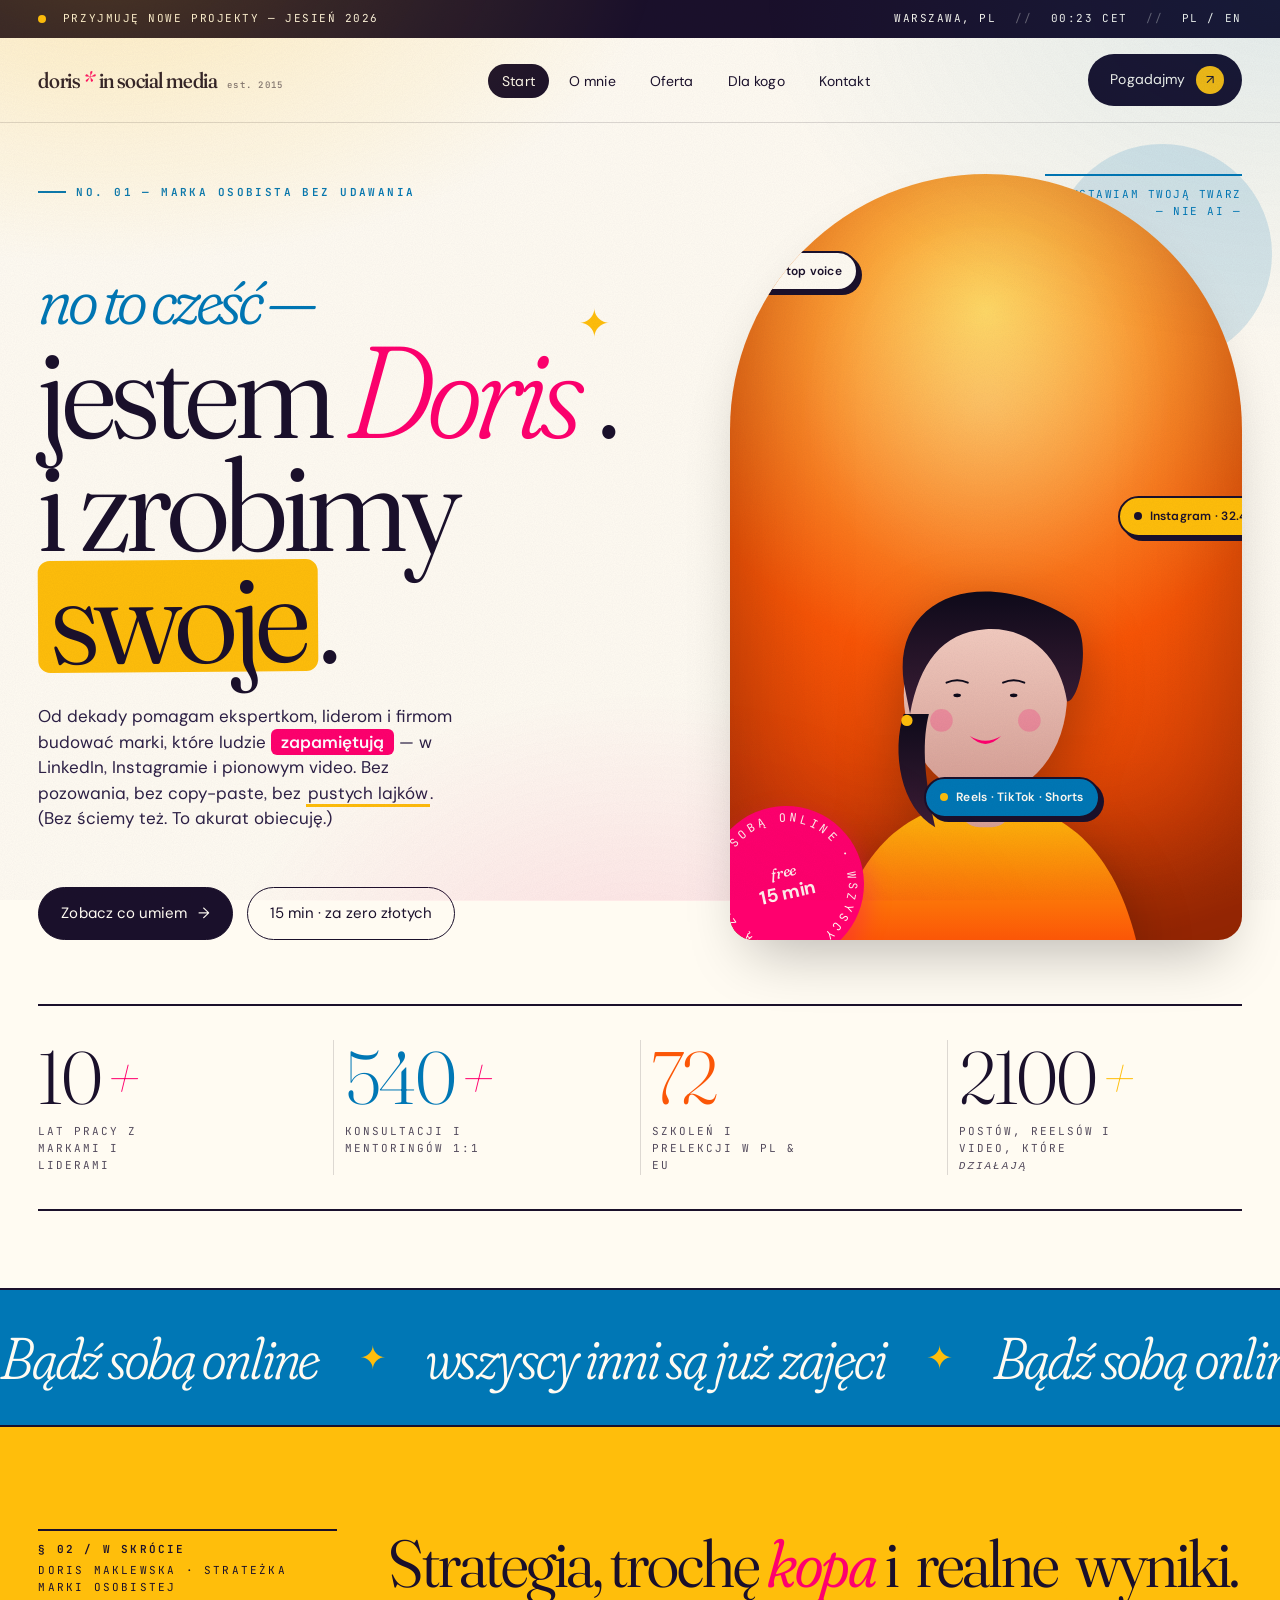
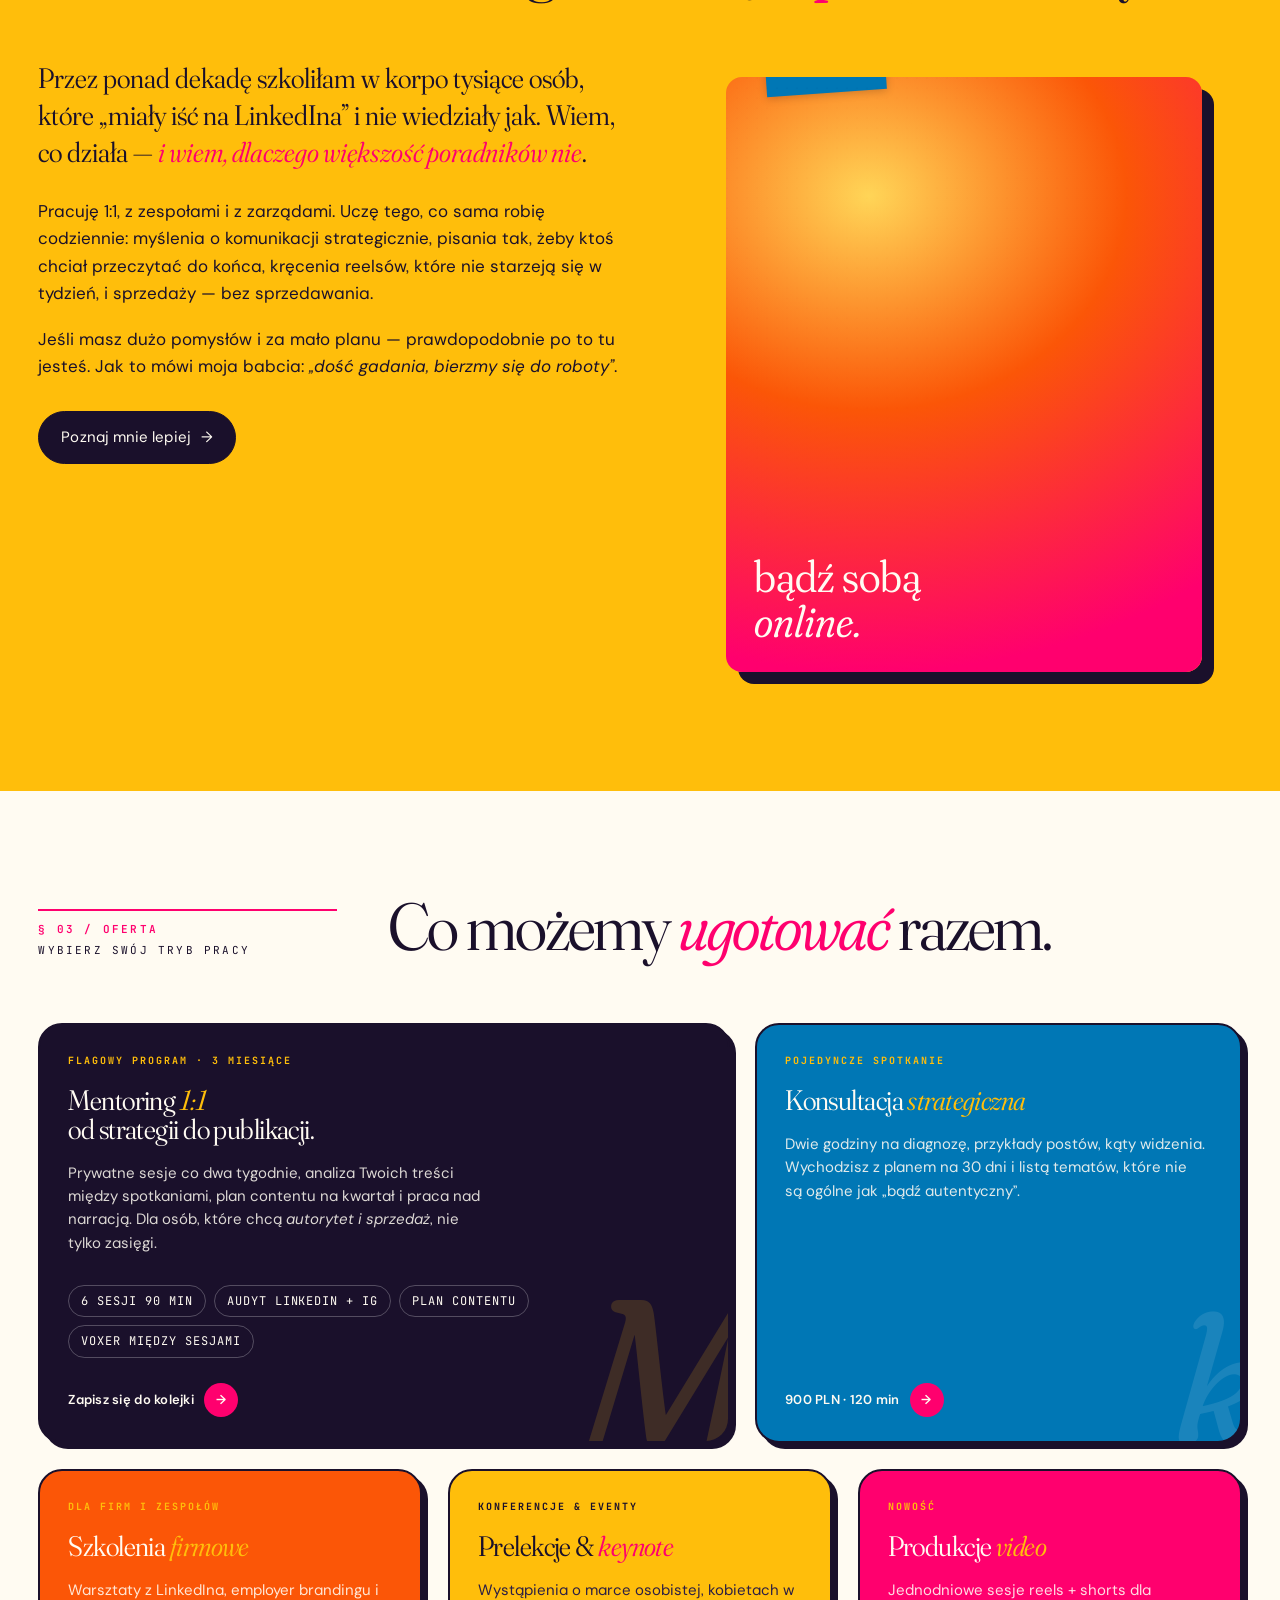
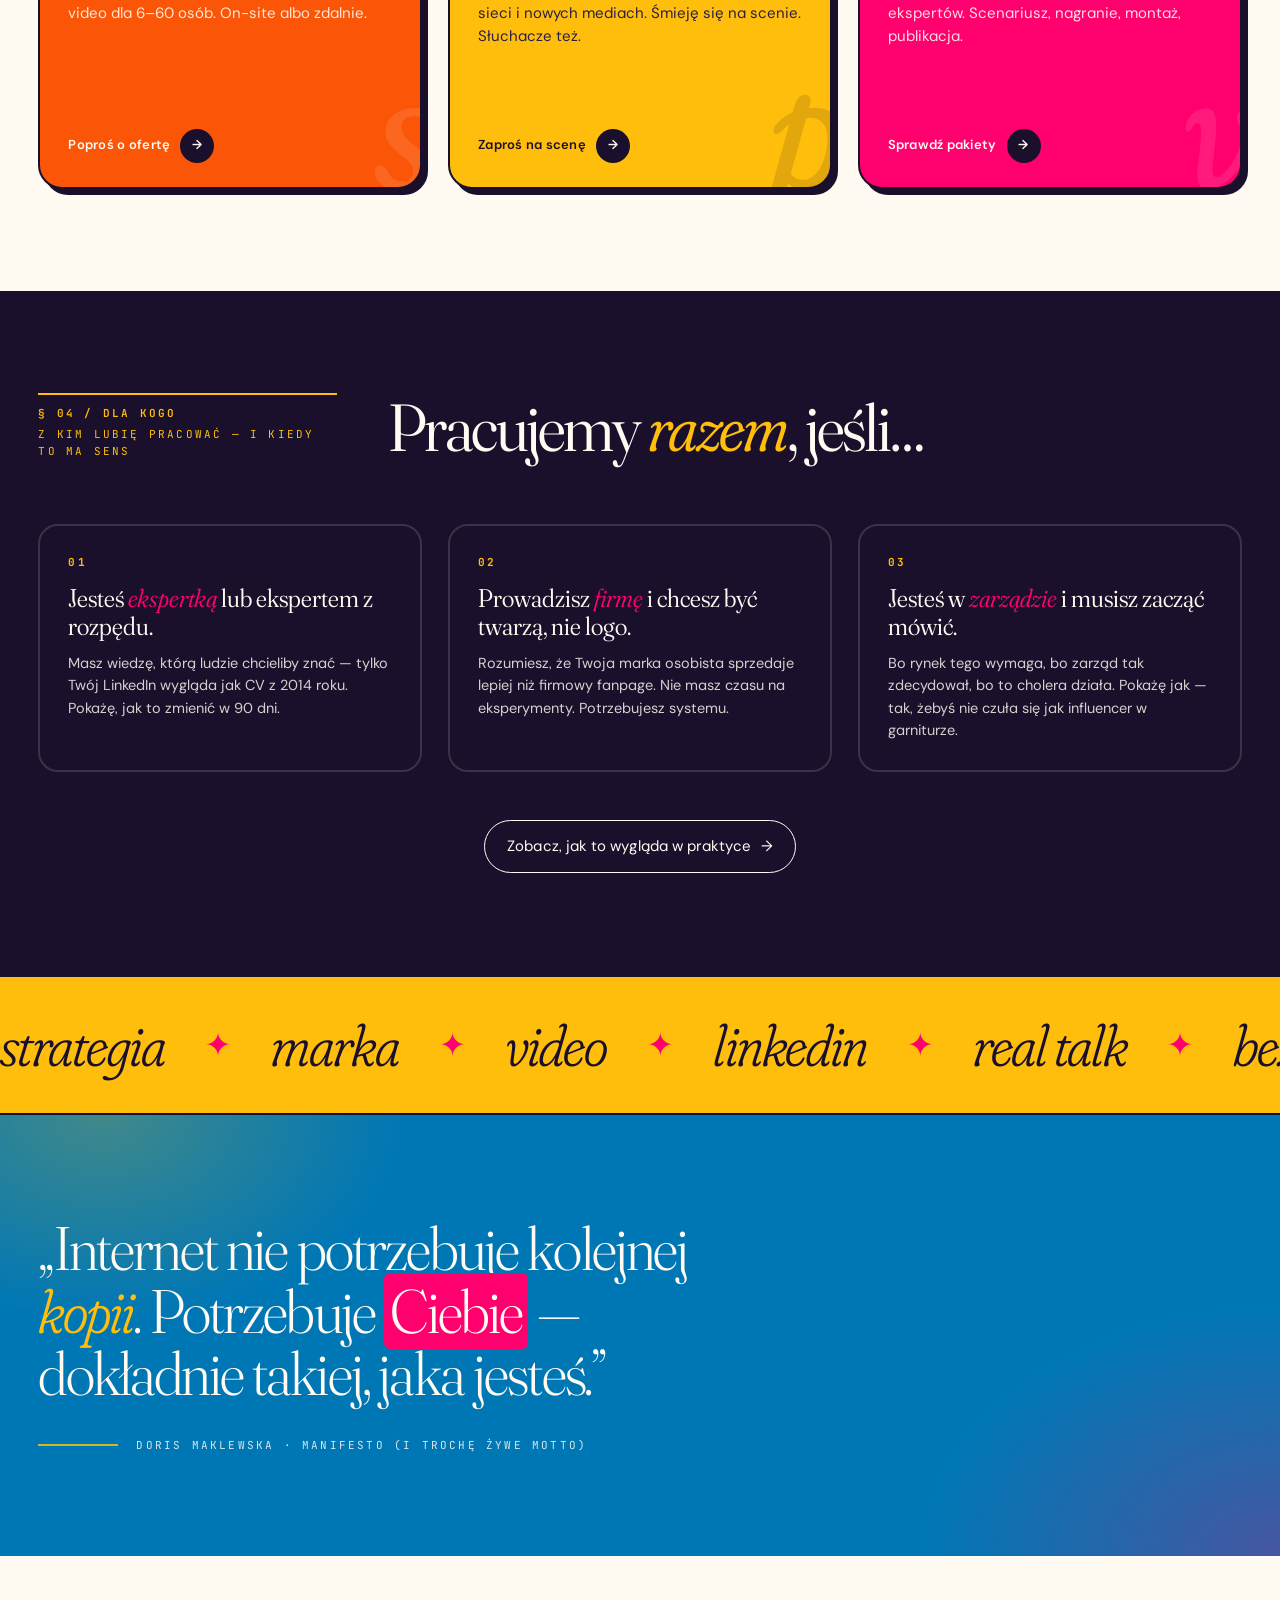
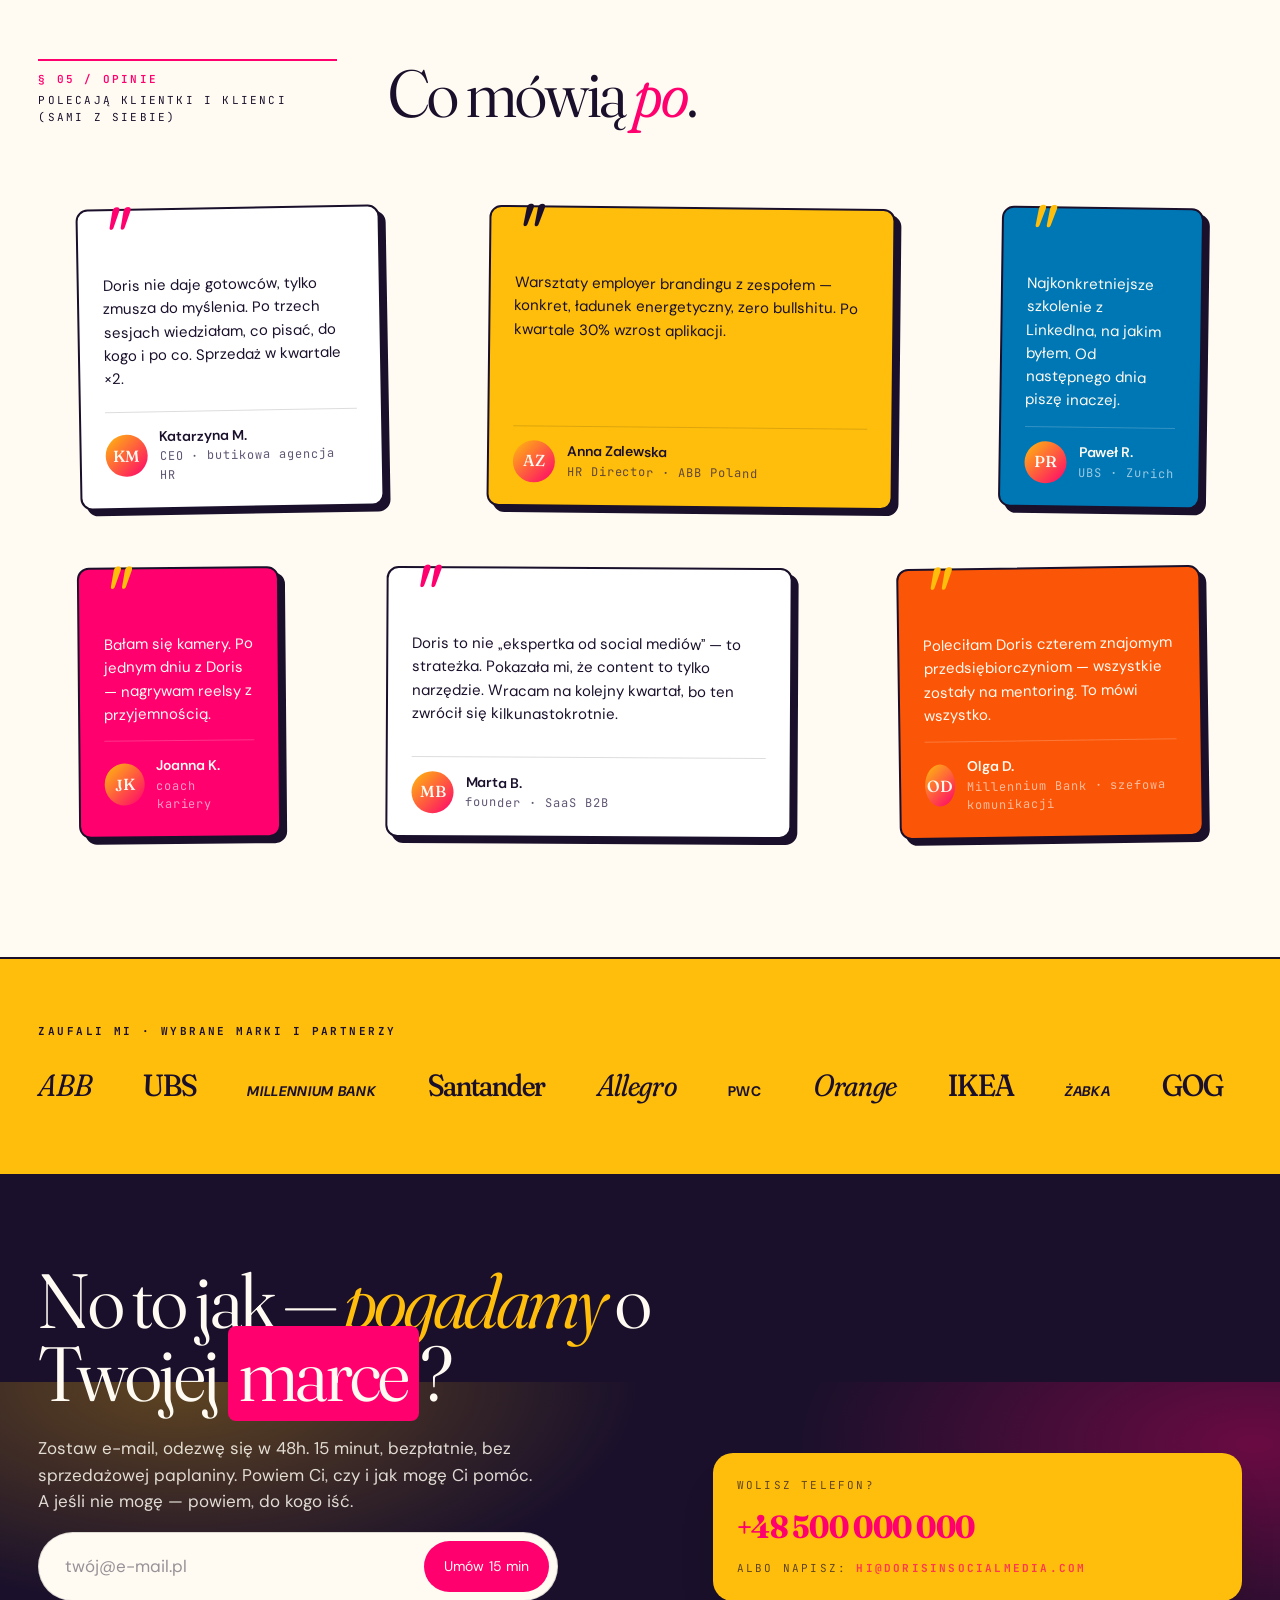
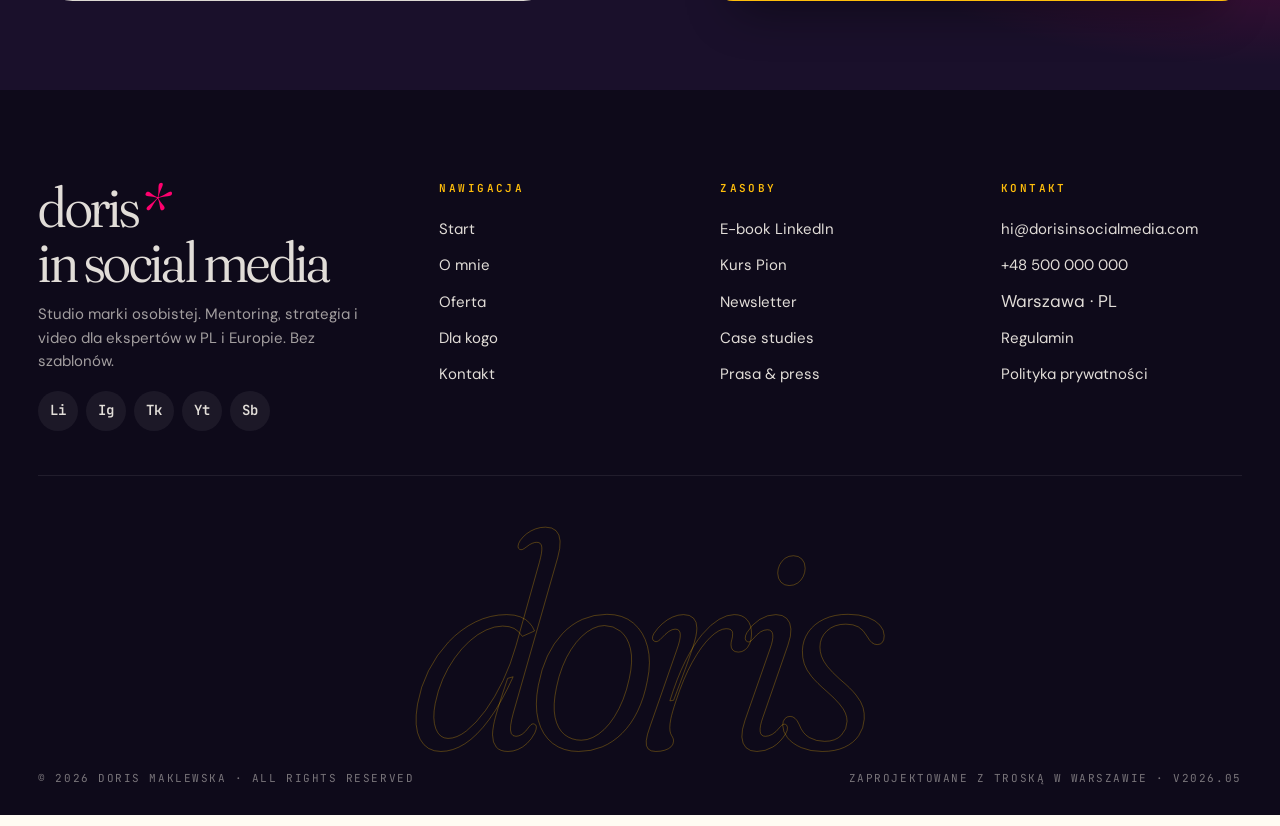
==== commit 1fb48fa9: "Apply client feedback: new palette, sharper voice, multi-page split - Palette refresh: drop cream/bl" ====
--- a/index.html
+++ b/index.html
@@ -3,263 +3,100 @@
 <head>
 <meta charset="utf-8" />
 <meta name="viewport" content="width=device-width, initial-scale=1" />
-<title>Doris in Social Media — Marka osobista, której się nie zapomina</title>
-<meta name="description" content="Doris Maklewska — mentoring, strategia i realne wyniki w LinkedIn, Instagram i video. Bądź sobą online, bo wszyscy inni są już zajęci." />
+<title>Doris in Social Media — Marka osobista, której nie da się pomylić</title>
+<meta name="description" content="Doris Maklewska — mentoring, strategia i realne wyniki w LinkedIn, Instagramie i video. Marka, która brzmi jak Ty. A nie jak każdy inny." />
 
 <link rel="preconnect" href="https://fonts.googleapis.com">
 <link rel="preconnect" href="https://fonts.gstatic.com" crossorigin>
 <link href="https://fonts.googleapis.com/css2?family=Fraunces:ital,opsz,wght,SOFT,WONK@0,9..144,300..900,0..100,0..1;1,9..144,300..900,0..100,0..1&family=DM+Sans:ital,opsz,wght@0,9..40,300..700;1,9..40,300..700&family=JetBrains+Mono:wght@400;600&display=swap" rel="stylesheet">
+<link rel="stylesheet" href="styles.css">
 
 <style>
 /* ================================================================
-   DORIS — Editorial pastel brand system
+   HOME — page-specific
    ================================================================ */
 
-:root{
-  --cream:        #F7EADD;
-  --cream-deep:  #F2DDC9;
-  --blush:       #F6C9C1;
-  --blush-2:     #FAD9D2;
-  --peach:       #F4A261;
-  --pink-hot:    #FF3D7F;
-  --pink-ink:    #E02B66;
-  --plum:        #2B1624;
-  --plum-soft:   #45212F;
-  --ink:         #1A0B12;
-  --lime:        #D4FF3F;
-  --paper:       #FFF9F1;
-  --rule:        rgba(43,22,36,.14);
-
-  --f-serif: "Fraunces", "Cormorant Garamond", Georgia, serif;
-  --f-sans:  "DM Sans", ui-sans-serif, system-ui, -apple-system, sans-serif;
-  --f-mono:  "JetBrains Mono", ui-monospace, monospace;
-
-  --edge: clamp(18px, 3vw, 40px);
-  --col:  minmax(0, 1fr);
-}
-
-*,*::before,*::after{ box-sizing:border-box; }
-html,body{ margin:0; padding:0; }
-html{ scroll-behavior:smooth; }
-body{
-  background: var(--cream);
-  color: var(--plum);
-  font-family: var(--f-sans);
-  font-size: 17px;
-  line-height: 1.55;
-  font-feature-settings: "ss01","ss02","cv11";
-  -webkit-font-smoothing:antialiased;
-  text-rendering:optimizeLegibility;
-  overflow-x: hidden;
-}
-
-img,svg{ display:block; max-width:100%; }
-a{ color:inherit; text-decoration:none; }
-button{ font:inherit; color:inherit; background:none; border:0; cursor:pointer; }
-
-/* ---------- grain + paper ---------- */
-body::before{
-  content:"";
-  position:fixed; inset:0;
-  pointer-events:none;
-  z-index:100;
-  opacity:.35;
-  mix-blend-mode:multiply;
-  background-image: url("data:image/svg+xml;utf8,<svg xmlns='http://www.w3.org/2000/svg' width='240' height='240'><filter id='n'><feTurbulence type='fractalNoise' baseFrequency='0.9' numOctaves='2' stitchTiles='stitch'/><feColorMatrix values='0 0 0 0 0.17  0 0 0 0 0.09  0 0 0 0 0.14  0 0 0 0.22 0'/></filter><rect width='100%' height='100%' filter='url(%23n)'/></svg>");
-}
-
-/* soft vignette so the cream has depth */
-body::after{
-  content:"";
-  position:fixed; inset:-1px;
-  pointer-events:none; z-index:99;
-  background: radial-gradient(1200px 600px at 20% -5%, rgba(246,201,193,.55), transparent 60%),
-              radial-gradient(1200px 700px at 95% 10%, rgba(255,61,127,.08), transparent 55%);
-}
-
-::selection{ background: var(--pink-hot); color: var(--paper); }
-
-/* ================================================================
-   Layout helpers
-   ================================================================ */
-.wrap{
-  width: min(1320px, 100% - calc(var(--edge)*2));
-  margin-inline: auto;
-}
-.row{ display:grid; gap: clamp(16px, 2vw, 28px); }
-
-/* ================================================================
-   Top utility bar
-   ================================================================ */
-.topbar{
-  border-bottom: 1px solid var(--rule);
-  font-family: var(--f-mono);
-  font-size: 11px;
-  letter-spacing: .14em;
-  text-transform: uppercase;
-}
-.topbar .wrap{
-  display:flex; align-items:center; justify-content:space-between;
-  height: 38px;
-}
-.topbar .dot{
-  width:8px; height:8px; border-radius:50%;
-  background: var(--pink-hot);
-  display:inline-block; vertical-align:middle; margin-right:8px;
-  animation: pulse 1.8s ease-in-out infinite;
-}
-@keyframes pulse{
-  0%,100%{ box-shadow: 0 0 0 0 rgba(255,61,127,.6);}
-  50%{ box-shadow: 0 0 0 6px rgba(255,61,127,0);}
-}
-.topbar .sep{ opacity:.35; margin:0 10px; }
-
-/* ================================================================
-   Navigation
-   ================================================================ */
-.nav{
-  position: sticky; top: 0; z-index: 40;
-  background: color-mix(in srgb, var(--cream) 88%, transparent);
-  backdrop-filter: blur(10px) saturate(1.1);
-  -webkit-backdrop-filter: blur(10px) saturate(1.1);
-  border-bottom: 1px solid var(--rule);
-}
-.nav .wrap{
-  display: grid;
-  grid-template-columns: auto 1fr auto;
-  align-items:center;
-  gap: 24px;
-  padding: 18px 0;
-}
-.brand{
-  font-family: var(--f-serif);
-  font-size: 22px;
-  font-weight: 500;
-  letter-spacing: -.02em;
-  font-variation-settings: "SOFT" 50, "WONK" 1, "opsz" 144;
-  display:flex; align-items:baseline; gap:4px;
-}
-.brand b{ font-style:italic; font-weight:500; color: var(--pink-hot); }
-.brand sup{
-  font-family: var(--f-mono);
-  font-size:9px;
-  letter-spacing:.14em;
-  margin-left:6px;
-  color: var(--plum);
-  opacity:.6;
-}
-.nav ul{
-  list-style:none; padding:0; margin:0;
-  display:flex; justify-content:center; gap: 6px;
-  flex-wrap:wrap;
-}
-.nav a.navlink{
-  padding: 8px 14px;
-  border-radius: 999px;
-  font-size: 14px;
-  letter-spacing: .01em;
-  transition: background .2s, color .2s;
-}
-.nav a.navlink:hover{ background: var(--blush); color: var(--pink-ink); }
-
-.cta{
-  display:inline-flex; align-items:center; gap:10px;
-  background: var(--plum);
-  color: var(--paper);
-  padding: 12px 18px 12px 22px;
-  border-radius: 999px;
-  font-size: 14px;
-  letter-spacing:.01em;
-  transition: transform .2s, background .2s;
-}
-.cta:hover{ background: var(--pink-hot); transform: translateY(-1px); }
-.cta .arrow{
-  width: 28px; height: 28px;
-  border-radius: 50%;
-  background: var(--pink-hot);
-  color: var(--paper);
-  display:grid; place-items:center;
-  font-size: 13px;
-  transition: transform .3s;
-}
-.cta:hover .arrow{ background: var(--paper); color: var(--pink-hot); transform: rotate(-45deg); }
-
-.nav-toggle{ display:none; }
-
-/* ================================================================
-   HERO — magazine cover
-   ================================================================ */
 .hero{
   position: relative;
-  padding: clamp(32px, 5vw, 72px) 0 clamp(40px, 6vw, 100px);
+  padding: clamp(24px, 4vw, 56px) 0 clamp(40px, 6vw, 90px);
 }
 .hero-grid{
   display: grid;
-  grid-template-columns: 1.2fr 1fr;
+  grid-template-columns: 1.25fr 1fr;
   gap: clamp(24px, 4vw, 64px);
   align-items: stretch;
 }
 .hero-left{ position:relative; display:flex; flex-direction:column; justify-content:space-between; }
 
-.eyebrow{
-  font-family: var(--f-mono);
-  font-size: 11px;
-  letter-spacing: .22em;
-  text-transform: uppercase;
-  color: var(--plum);
-  opacity: .7;
-  display:inline-flex; align-items:center; gap:10px;
-}
-.eyebrow::before{
-  content:""; width:28px; height:1px; background: var(--plum); opacity:.4;
-}
+.hero .eyebrow{ margin-bottom: 20px;}
 
 .hero h1{
   font-family: var(--f-serif);
   font-weight: 350;
-  font-size: clamp(56px, 9.5vw, 168px);
-  line-height: 0.88;
+  font-size: clamp(62px, 10.2vw, 188px);
+  line-height: 0.86;
   letter-spacing: -.035em;
-  margin: 24px 0 0;
+  margin: 0;
   font-variation-settings: "opsz" 144, "SOFT" 40, "WONK" 1;
-}
-.hero h1 .line{ display:block; }
+  position: relative;
+}
+.hero h1 .line{ display:block; position:relative; }
 .hero h1 em{
   font-style: italic;
   font-weight: 300;
-  color: var(--pink-hot);
+  color: var(--pink);
   font-variation-settings: "opsz" 144, "SOFT" 80, "WONK" 1;
   position: relative;
   padding-right: .15em;
 }
 .hero h1 em::after{
-  content:"*";
+  content:"✦";
   position: absolute;
-  right:-0.18em; top:-0.1em;
-  color: var(--plum);
-  font-size: .35em;
+  right:-0.22em; top:-0.08em;
+  color: var(--amber);
+  font-size: .3em;
   font-style:normal;
   font-weight: 400;
   animation: spin 14s linear infinite;
   display:inline-block;
   transform-origin: 50% 55%;
 }
-@keyframes spin{ to{ transform: rotate(360deg);} }
+.hero h1 .hi{
+  font-style: italic;
+  font-weight: 300;
+  color: var(--teal);
+  font-size: .5em;
+  display:inline-block;
+  margin-bottom: .1em;
+  font-variation-settings:"SOFT" 100, "WONK" 1;
+}
+.hero h1 .hl{
+  background: var(--amber);
+  padding: 0 .1em;
+  border-radius: 12px;
+  display: inline-block;
+  transform: rotate(-.4deg);
+}
 
 .hero-tagline{
-  margin-top: 28px;
-  max-width: 32ch;
-  font-size: clamp(16px, 1.2vw, 19px);
+  margin-top: 32px;
+  max-width: 36ch;
+  font-size: clamp(17px, 1.25vw, 21px);
   color: var(--plum-soft);
   font-family: var(--f-sans);
   line-height: 1.5;
 }
 .hero-tagline b{
-  background: var(--pink-hot);
-  color: var(--paper);
-  padding: 0 8px;
-  border-radius: 4px;
-  font-weight:500;
+  background: var(--pink);
+  color: var(--paper-2);
+  padding: 2px 10px;
+  border-radius: 6px;
+  font-weight:600;
+  white-space: nowrap;
+}
+.hero-tagline .under{
+  border-bottom: 3px solid var(--amber);
+  padding: 0 2px;
 }
 
 .hero-actions{
@@ -267,27 +104,11 @@
   display:flex; flex-wrap:wrap; gap: 14px;
   align-items: center;
 }
-.btn{
-  display:inline-flex; align-items:center; gap:10px;
-  padding: 14px 22px;
-  border-radius: 999px;
-  border: 1px solid var(--plum);
-  background: var(--plum);
-  color: var(--paper);
-  font-size: 15px;
-  letter-spacing: .005em;
-  transition: background .2s, color .2s, transform .2s;
-}
-.btn:hover{ background: var(--pink-hot); border-color: var(--pink-hot); transform: translateY(-1px);}
-.btn.ghost{ background:transparent; color: var(--plum); }
-.btn.ghost:hover{ background: var(--plum); color: var(--paper); }
-.btn .chev{ transition: transform .3s; }
-.btn:hover .chev{ transform: translateX(4px); }
-
-/* hero portrait panel */
+
+/* portrait panel - more distinctive */
 .hero-right{
   position: relative;
-  min-height: clamp(380px, 50vw, 620px);
+  min-height: clamp(420px, 52vw, 640px);
 }
 .portrait{
   position: relative;
@@ -297,13 +118,12 @@
   border-radius: 260px 260px 24px 24px;
   overflow: hidden;
   background:
-    radial-gradient(110% 80% at 50% 20%, #FFE2D8 0%, #F5B5A9 42%, #D67F84 78%, #7A3C5A 100%);
+    radial-gradient(120% 85% at 50% 18%, #FFD557 0%, #FB5607 55%, #C43204 100%);
   box-shadow:
-    inset 0 -80px 120px rgba(43,22,36,.25),
-    0 30px 60px -20px rgba(43,22,36,.25);
+    inset 0 -80px 120px rgba(0,0,0,.28),
+    0 30px 60px -20px rgba(0,0,0,.28);
 }
 .portrait::after{
-  /* subtle texture overlay */
   content:"";
   position:absolute; inset:0;
   background: radial-gradient(60% 40% at 50% 30%, rgba(255,255,255,.18), transparent 60%);
@@ -317,21 +137,34 @@
 .portrait svg.fig{
   width: 92%;
   height: auto;
-  filter: drop-shadow(0 20px 30px rgba(0,0,0,.25));
-}
-
-/* floating decorative badge */
+  filter: drop-shadow(0 20px 30px rgba(0,0,0,.3));
+}
+
+/* giant decorative backing shape */
+.hero-right::before{
+  content:"";
+  position:absolute;
+  inset: -30px -30px auto auto;
+  width: 220px; height: 220px;
+  background: var(--teal);
+  border-radius: 50%;
+  z-index: 0;
+  mix-blend-mode: multiply;
+  opacity: .15;
+}
+
+/* sticker stamp */
 .badge-stamp{
   position:absolute;
-  bottom: -18px; left: -18px;
-  width: 146px; height: 146px;
+  bottom: -22px; left: -22px;
+  width: 156px; height: 156px;
   border-radius: 50%;
-  background: var(--lime);
-  color: var(--plum);
+  background: var(--pink);
+  color: var(--paper);
   display:grid; place-items:center;
   transform: rotate(-12deg);
-  box-shadow: 0 10px 24px rgba(43,22,36,.18);
-  z-index: 2;
+  box-shadow: 0 10px 24px rgba(255,0,110,.35);
+  z-index: 3;
   animation: bob 5s ease-in-out infinite;
 }
 @keyframes bob{ 0%,100%{ transform: rotate(-12deg) translateY(0);} 50%{ transform: rotate(-12deg) translateY(-6px);} }
@@ -340,45 +173,75 @@
   font-family: var(--f-serif); font-style: italic; font-size: 15px; line-height: 1.1;
   text-align:center; position:relative; z-index:1; font-weight: 500;
 }
-.badge-stamp .core b{ display:block; font-family: var(--f-sans); font-style:normal; font-size: 18px; margin-top:2px; letter-spacing:-.01em; font-weight:700;}
+.badge-stamp .core b{ display:block; font-family: var(--f-sans); font-style:normal; font-size: 19px; margin-top:2px; letter-spacing:-.01em; font-weight:700;}
 
 /* tiny floating chips */
 .chip{
   position:absolute;
   background: var(--paper);
-  border: 1px solid var(--rule);
-  padding: 8px 12px;
+  border: 2px solid var(--plum);
+  padding: 9px 14px;
   border-radius: 999px;
   font-size: 12px;
   letter-spacing:.02em;
+  font-weight: 600;
   display:inline-flex; align-items:center; gap:8px;
-  box-shadow: 0 8px 20px rgba(43,22,36,.08);
-}
-.chip .bullet{ width:8px; height:8px; border-radius:50%; background: var(--pink-hot);}
-.chip.linkedin{ top: 12%; left: -30px; transform: rotate(-6deg);}
-.chip.ig{ top: 44%; right: -24px; transform: rotate(5deg);}
-.chip.video{ bottom: 14%; left: 40%; transform: rotate(-2deg);}
-
-/* stats strip below hero */
+  box-shadow: 4px 4px 0 var(--plum);
+  z-index: 2;
+}
+.chip .bullet{ width:8px; height:8px; border-radius:50%; background: var(--pink);}
+.chip.linkedin{ top: 10%; left: -30px; }
+.chip.ig{ top: 42%; right: -30px; background: var(--amber); border-color: var(--plum);}
+.chip.ig .bullet{ background: var(--plum);}
+.chip.video{ bottom: 16%; left: 38%; background: var(--teal); color: var(--paper); border-color: var(--plum);}
+.chip.video .bullet{ background: var(--amber);}
+
+/* floating label top-left of hero left */
+.hero-margin{
+  position:absolute;
+  top: 0;
+  right: 0;
+  max-width: 220px;
+  font-family: var(--f-mono);
+  font-size: 11px;
+  letter-spacing: .14em;
+  text-transform: uppercase;
+  color: var(--teal);
+  padding: 10px 0 0;
+  border-top: 2px solid var(--teal);
+  text-align: right;
+}
+
+/* stats */
 .stats{
-  margin-top: clamp(32px, 4vw, 56px);
-  border-top: 1px solid var(--rule);
-  border-bottom: 1px solid var(--rule);
+  margin-top: clamp(40px, 5vw, 64px);
+  border-top: 2px solid var(--plum);
+  border-bottom: 2px solid var(--plum);
   padding: clamp(22px, 3vw, 34px) 0;
   display:grid;
   grid-template-columns: repeat(4, 1fr);
   gap: 24px;
 }
+.stat{ position:relative;}
+.stat + .stat::before{
+  content:"";
+  position:absolute; left:-12px; top:0; bottom:0;
+  width: 1px; background: var(--rule);
+}
 .stat .num{
   font-family: var(--f-serif);
   font-weight: 300;
-  font-size: clamp(44px, 5.5vw, 80px);
+  font-size: clamp(46px, 5.8vw, 88px);
   line-height: 1;
   letter-spacing:-.03em;
   font-variation-settings:"opsz" 144, "SOFT" 20;
   display:flex; align-items:baseline; gap:4px;
-}
-.stat .num .plus{ color: var(--pink-hot); font-style:italic; }
+  color: var(--plum);
+}
+.stat .num .plus{ color: var(--pink); font-style:italic; }
+.stat:nth-child(2) .num{ color: var(--teal);}
+.stat:nth-child(3) .num{ color: var(--orange);}
+.stat:nth-child(4) .num .plus{ color: var(--amber);}
 .stat .lbl{
   margin-top: 8px;
   font-family: var(--f-mono);
@@ -390,157 +253,72 @@
 }
 
 /* ================================================================
-   MARQUEE (tagline band)
+   INTRO — short about teaser
    ================================================================ */
-.marquee{
-  background: var(--pink-hot);
-  color: var(--paper);
-  padding: 20px 0;
-  overflow: hidden;
-  border-top: 1px solid var(--plum);
-  border-bottom: 1px solid var(--plum);
-}
-.marquee-track{
-  display:flex; gap: 48px;
-  white-space: nowrap;
-  animation: scroll 42s linear infinite;
-  will-change: transform;
-}
-.marquee-track span{
+.intro{ background: var(--amber);}
+.intro .sec-id{ border-top-color: var(--plum); color: var(--plum);}
+.intro .sec-id b{ color: var(--plum);}
+.intro .sec-title em{ color: var(--pink);}
+
+.intro-grid{
+  display:grid;
+  grid-template-columns: 1.05fr 1fr;
+  gap: clamp(32px, 5vw, 72px);
+  align-items: start;
+}
+.intro-text p{
+  font-size: clamp(17px, 1.2vw, 20px);
+  line-height: 1.6;
+  color: var(--plum);
+  margin: 0 0 1.1em;
+}
+.intro-text .lead{
   font-family: var(--f-serif);
-  font-style: italic;
-  font-weight: 300;
-  font-size: clamp(38px, 5vw, 76px);
-  letter-spacing: -.02em;
-  display:inline-flex; align-items:center; gap: 48px;
-  font-variation-settings:"opsz" 144, "SOFT" 100;
-}
-.marquee-track .star{
-  font-family: var(--f-sans);
-  font-weight: 400;
-  font-style: normal;
-  font-size: 0.6em;
-  color: var(--cream);
-  display:inline-block;
-  animation: spin 9s linear infinite;
-}
-@keyframes scroll{
-  from{ transform: translateX(0);}
-  to{ transform: translateX(-50%);}
-}
-
-/* ================================================================
-   Section chrome
-   ================================================================ */
-.section{ padding: clamp(72px, 8vw, 130px) 0; position:relative; }
-.sec-head{
-  display:grid; grid-template-columns: .35fr 1fr; gap: clamp(24px, 4vw, 64px);
-  align-items:end;
-  margin-bottom: clamp(36px, 5vw, 72px);
-}
-.sec-id{
-  font-family: var(--f-mono);
-  font-size: 11px;
-  letter-spacing: .2em;
-  text-transform: uppercase;
-  display:flex; flex-direction:column; gap: 4px;
-  padding-top: 10px;
-  border-top: 1px solid var(--plum);
-}
-.sec-id b{ font-weight: 600; }
-.sec-title{
-  font-family: var(--f-serif);
+  font-size: clamp(24px, 2.2vw, 34px);
+  line-height: 1.3;
+  margin-bottom: 1em;
   font-weight: 350;
-  font-size: clamp(36px, 5.2vw, 84px);
-  line-height: 0.98;
-  letter-spacing: -.03em;
-  margin: 0;
-  font-variation-settings: "opsz" 144, "SOFT" 30, "WONK" 1;
-}
-.sec-title em{
-  font-style: italic;
-  color: var(--pink-hot);
-  font-variation-settings: "opsz" 144, "SOFT" 80, "WONK" 1;
-}
-
-/* ================================================================
-   ABOUT — split row with text + image plate
-   ================================================================ */
-.about-grid{
-  display:grid;
-  grid-template-columns: 1fr 1fr;
-  gap: clamp(24px, 4vw, 72px);
-  align-items: start;
-}
-.about-text p{
-  font-size: clamp(16px, 1.2vw, 19px);
-  line-height: 1.65;
-  color: var(--plum-soft);
-  margin: 0 0 1.2em;
-}
-.about-text p.lead{
-  font-family: var(--f-serif);
-  font-size: clamp(22px, 2vw, 30px);
-  line-height: 1.35;
-  color: var(--plum);
-  font-weight: 350;
-  margin-bottom: 1.4em;
-  font-variation-settings:"opsz" 120, "SOFT" 50;
-}
-.sig{
-  margin-top: 20px;
-  display:flex; align-items:center; gap:12px;
-  font-family: var(--f-serif);
-  font-style: italic;
-  font-size: 28px;
-  color: var(--pink-hot);
-  font-variation-settings:"SOFT" 100, "WONK" 1;
-}
-
-.about-media{
-  position: relative;
+  font-variation-settings:"opsz" 144, "SOFT" 40, "WONK" 1;
+}
+.intro-text .lead em{ font-style:italic; color: var(--pink);}
+
+.intro-poster{
+  position:relative;
   aspect-ratio: 4/5;
-  background: var(--blush);
-  border-radius: 12px;
+  border-radius: 16px;
   overflow:hidden;
-  box-shadow: 0 30px 60px -20px rgba(43,22,36,.28);
-}
-.about-media .frame{
-  position:absolute; inset:0;
   background:
-    radial-gradient(60% 70% at 50% 40%, #FAD7CE 0%, #D88D8E 55%, #5C2A3C 100%);
-}
-.about-media .frame::after{
+    radial-gradient(120% 80% at 30% 20%, #FFD557 0%, #FB5607 45%, #FF006E 100%);
+  box-shadow: 12px 12px 0 var(--plum);
+}
+.intro-poster::after{
   content:"";
   position:absolute; inset:0;
-  background: url("data:image/svg+xml;utf8,<svg xmlns='http://www.w3.org/2000/svg' width='10' height='10'><circle cx='1' cy='1' r='.6' fill='%23ffffff22'/></svg>");
+  background: url("data:image/svg+xml;utf8,<svg xmlns='http://www.w3.org/2000/svg' width='10' height='10'><circle cx='1' cy='1' r='.6' fill='%230E0A1A22'/></svg>");
   mix-blend-mode: overlay;
 }
-.about-media figcaption{
-  position:absolute;
-  left: 20px; bottom: 20px;
-  font-family: var(--f-mono);
-  font-size: 11px;
-  letter-spacing:.2em;
-  text-transform: uppercase;
+.intro-poster .title{
+  position:absolute; inset:auto 28px 28px;
+  font-family: var(--f-serif);
+  font-size: clamp(32px, 3.5vw, 52px);
+  line-height: 1;
   color: var(--paper);
-  background: rgba(43,22,36,.6);
-  backdrop-filter: blur(6px);
-  padding: 8px 12px;
-  border-radius: 999px;
-}
-.about-media .tape{
+  font-weight: 350;
+  font-variation-settings:"opsz" 144, "SOFT" 80, "WONK" 1;
+}
+.intro-poster .title em{ font-style:italic;}
+.intro-poster .tape{
   position:absolute; top: -14px; left: 40px;
   width: 120px; height: 30px;
-  background: rgba(212,255,63,.85);
+  background: var(--teal);
   transform: rotate(-4deg);
-  box-shadow: 0 2px 8px rgba(0,0,0,.08);
-}
-.about-media .tape.r{ left:auto; right:30px; top:auto; bottom:-14px; transform: rotate(3deg); background: rgba(255,61,127,.85);}
+  box-shadow: 0 2px 8px rgba(0,0,0,.18);
+}
 
 /* ================================================================
-   OFFER / PROGRAMS grid
+   OFFER teaser
    ================================================================ */
+.offer-teaser{ padding-bottom: clamp(72px, 8vw, 120px);}
 .offer-grid{
   display:grid;
   grid-template-columns: repeat(12, 1fr);
@@ -550,28 +328,29 @@
   position: relative;
   padding: 28px 28px 24px;
   border-radius: 24px;
-  background: var(--paper);
-  border: 1px solid var(--rule);
+  background: var(--paper-2);
+  border: 2px solid var(--plum);
   display:flex; flex-direction:column; gap: 18px;
-  min-height: 340px;
+  min-height: 320px;
   transition: transform .35s cubic-bezier(.2,.8,.2,1), box-shadow .35s;
   overflow: hidden;
-}
-.card:hover{ transform: translateY(-4px); box-shadow: 0 30px 50px -20px rgba(43,22,36,.22); }
+  box-shadow: 6px 6px 0 var(--plum);
+}
+.card:hover{ transform: translate(-2px,-2px); box-shadow: 10px 10px 0 var(--plum);}
 .card .tag{
   font-family: var(--f-mono); font-size:10px; letter-spacing:.2em; text-transform:uppercase;
-  color: var(--plum); opacity:.65;
+  color: var(--teal); font-weight: 700;
 }
 .card h3{
   font-family: var(--f-serif);
   font-weight: 350;
-  font-size: clamp(24px, 2.2vw, 34px);
-  line-height: 1.05;
+  font-size: clamp(24px, 2.2vw, 36px);
+  line-height: 1.02;
   letter-spacing:-.02em;
   margin:0;
-  font-variation-settings:"opsz" 120, "SOFT" 40, "WONK" 1;
-}
-.card h3 em{ font-style:italic; color: var(--pink-ink); }
+  font-variation-settings:"opsz" 144, "SOFT" 40, "WONK" 1;
+}
+.card h3 em{ font-style:italic; color: var(--pink); }
 .card p{
   margin: 0;
   font-size: 15px;
@@ -584,7 +363,8 @@
   display:inline-flex; align-items:center; gap: 10px;
   font-size: 13px;
   letter-spacing:.02em;
-  font-weight: 500;
+  font-weight: 600;
+  color: var(--plum);
 }
 .card .link .a{
   width: 34px; height: 34px; border-radius:50%;
@@ -592,7 +372,7 @@
   display:grid; place-items:center;
   transition: background .2s, transform .3s;
 }
-.card:hover .link .a{ background: var(--pink-hot); transform: rotate(-45deg);}
+.card:hover .link .a{ background: var(--pink); transform: rotate(-45deg);}
 
 .card.feat{
   grid-column: span 7;
@@ -601,27 +381,50 @@
   min-height: 420px;
 }
 .card.feat h3{ color: var(--paper); }
-.card.feat h3 em{ color: var(--lime); }
+.card.feat h3 em{ color: var(--amber); }
 .card.feat p{ color: color-mix(in srgb, var(--paper) 85%, transparent);}
-.card.feat .tag{ color: color-mix(in srgb, var(--paper) 70%, transparent);}
-.card.feat .link .a{ background: var(--pink-hot); }
-
-.card.a{ grid-column: span 5; background: var(--blush); }
-.card.b{ grid-column: span 4; }
-.card.c{ grid-column: span 4; background: var(--cream-deep); }
-.card.d{ grid-column: span 4; background: var(--paper); }
-
-/* decorative corner glyphs on cards */
+.card.feat .tag{ color: var(--amber);}
+.card.feat .link{ color: var(--paper);}
+.card.feat .link .a{ background: var(--pink); }
+
+.card.a{ grid-column: span 5; background: var(--teal); color: var(--paper);}
+.card.a h3{ color: var(--paper);}
+.card.a h3 em{ color: var(--amber);}
+.card.a p{ color: color-mix(in srgb, var(--paper) 88%, transparent);}
+.card.a .tag{ color: var(--amber);}
+.card.a .link{ color: var(--paper);}
+.card.a .link .a{ background: var(--pink);}
+
+.card.b{ grid-column: span 4; background: var(--orange); color: var(--paper);}
+.card.b h3{ color: var(--paper);}
+.card.b h3 em{ color: var(--amber);}
+.card.b p{ color: color-mix(in srgb, var(--paper) 88%, transparent);}
+.card.b .tag{ color: var(--amber);}
+.card.b .link{ color: var(--paper);}
+.card.b .link .a{ background: var(--plum);}
+
+.card.c{ grid-column: span 4; background: var(--amber);}
+.card.c .tag{ color: var(--plum);}
+.card.c h3 em{ color: var(--pink);}
+
+.card.d{ grid-column: span 4; background: var(--pink); color: var(--paper);}
+.card.d h3{ color: var(--paper);}
+.card.d h3 em{ color: var(--amber);}
+.card.d p{ color: color-mix(in srgb, var(--paper) 88%, transparent);}
+.card.d .tag{ color: var(--amber);}
+.card.d .link{ color: var(--paper);}
+.card.d .link .a{ background: var(--plum);}
+
 .card .glyph{
   position:absolute; right: -18px; bottom: -26px;
   font-family: var(--f-serif); font-style: italic;
-  font-size: 180px; line-height: 1; color: rgba(255,61,127,.12);
+  font-size: 180px; line-height: 1; color: rgba(255,255,255,.1);
   pointer-events:none;
   font-variation-settings: "SOFT" 100, "WONK" 1;
 }
-.card.feat .glyph{ color: rgba(212,255,63,.08); font-size: 240px; right:-30px; bottom:-60px;}
-
-/* bullet row inside featured */
+.card.c .glyph{ color: rgba(14,10,26,.12);}
+.card.feat .glyph{ color: rgba(255,190,11,.16); font-size: 240px; right:-30px; bottom:-60px;}
+
 .bullets{
   list-style:none; margin:12px 0 0; padding:0;
   display:flex; flex-wrap:wrap; gap:8px;
@@ -629,7 +432,7 @@
 .bullets li{
   padding:6px 12px;
   border-radius: 999px;
-  border: 1px solid rgba(255,255,255,.2);
+  border: 1px solid rgba(255,255,255,.25);
   font-size: 12px;
   font-family: var(--f-mono);
   letter-spacing: .08em;
@@ -637,116 +440,51 @@
 }
 
 /* ================================================================
-   PRODUCTS
+   FOR WHOM — preview
    ================================================================ */
-.products{
+.forwhom{ background: var(--plum); color: var(--paper);}
+.forwhom .sec-id{ border-top-color: var(--amber); color: var(--amber);}
+.forwhom .sec-id b{ color: var(--amber);}
+.forwhom .sec-title{ color: var(--paper);}
+.forwhom .sec-title em{ color: var(--amber);}
+
+.fw-grid{
   display:grid;
-  grid-template-columns: 1fr 1fr;
-  gap: clamp(20px, 3vw, 40px);
-}
-.product{
-  position:relative;
-  border-radius: 28px;
-  overflow:hidden;
-  min-height: 520px;
-  padding: 36px;
-  display:flex; flex-direction:column; justify-content:space-between;
-  color: var(--paper);
-}
-.product .cover{
-  position:absolute; inset:0; z-index:0;
-}
-.product > *{ position:relative; z-index:1;}
-.product .price{
-  align-self:flex-start;
+  grid-template-columns: repeat(3, 1fr);
+  gap: clamp(16px, 2vw, 28px);
+}
+.fw{
+  padding: 28px;
+  border: 2px solid rgba(255,255,255,.14);
+  border-radius: 20px;
+  display:flex; flex-direction:column; gap:12px;
+  transition: border-color .2s, background .2s;
+}
+.fw:hover{ border-color: var(--amber); background: rgba(255,190,11,.06);}
+.fw .num{
   font-family: var(--f-mono);
   font-size: 11px;
   letter-spacing: .2em;
-  text-transform: uppercase;
-  background: rgba(255,255,255,.14);
-  border: 1px solid rgba(255,255,255,.24);
-  backdrop-filter: blur(8px);
-  padding: 8px 14px;
-  border-radius: 999px;
-}
-.product h3{
+  color: var(--amber);
+  font-weight: 700;
+}
+.fw h3{
   font-family: var(--f-serif);
   font-weight: 350;
-  font-size: clamp(32px, 3.5vw, 56px);
-  line-height:1;
-  letter-spacing:-.02em;
-  margin: 0 0 14px;
-  font-variation-settings:"opsz" 144, "SOFT" 50, "WONK" 1;
-}
-.product h3 em{ font-style: italic; }
-.product p{ max-width: 36ch; font-size: 15px; margin: 0 0 20px; opacity:.88;}
-.product .meta{
-  display:flex; gap: 18px; flex-wrap:wrap;
-  margin-top: 10px;
-  font-family: var(--f-mono);
-  font-size: 11px;
-  letter-spacing:.16em;
-  text-transform: uppercase;
-  opacity:.8;
-}
-.product .meta span::before{ content:"// "; opacity:.6;}
-
-.product.ebook .cover{
-  background:
-    radial-gradient(120% 80% at 30% 20%, #FFD1C3 0%, #E56A86 50%, #2B1624 100%);
-}
-.product.ebook .cover::after{
-  content:"";
-  position:absolute; right:-40px; bottom:-40px;
-  width: 380px; height: 520px;
-  background:
-    linear-gradient(150deg, #FFF3E8 0%, #F4A261 40%, #E02B66 100%);
-  border-radius: 8px;
-  transform: rotate(-10deg);
-  box-shadow: 0 40px 80px rgba(0,0,0,.4), inset 0 0 0 1px rgba(255,255,255,.2);
-  background-image:
-    radial-gradient(circle at 50% 30%, rgba(255,255,255,.35), transparent 40%);
-}
-
-.product.course .cover{
-  background:
-    radial-gradient(110% 70% at 70% 30%, #F7C2B4 0%, #8F5269 60%, #1A0B12 100%);
-}
-.product.course .cover::after{
-  content:"▶";
-  position:absolute;
-  right: 8%; bottom: 14%;
-  font-size: 240px;
-  color: rgba(247,234,221,.12);
-  line-height:1;
-}
-
-.product .cta-inline{
-  display:inline-flex; align-items:center; gap: 10px;
-  background: var(--paper);
-  color: var(--plum);
-  padding: 12px 18px 12px 22px;
-  border-radius: 999px;
-  align-self:flex-start;
-  font-size: 14px;
-  transition: transform .2s, background .2s;
-  margin-top: 18px;
-}
-.product .cta-inline:hover{ background: var(--lime); transform: translateY(-1px); }
-.product .cta-inline .arr{
-  width: 26px; height: 26px; border-radius:50%;
-  background: var(--pink-hot); color: var(--paper);
-  display:grid; place-items:center; font-size: 11px;
-  transition: transform .3s;
-}
-.product .cta-inline:hover .arr{ transform: rotate(-45deg);}
+  font-size: clamp(22px, 2vw, 30px);
+  line-height: 1.1;
+  margin: 0;
+  font-variation-settings:"opsz" 120, "SOFT" 50, "WONK" 1;
+}
+.fw h3 em{ font-style:italic; color: var(--pink);}
+.fw p{ font-size: 14.5px; line-height: 1.55; opacity: .82; margin: 0;}
 
 /* ================================================================
-   MANIFESTO — editorial quote block
+   MANIFESTO
    ================================================================ */
 .manifesto{
   padding: clamp(60px, 8vw, 120px) 0;
-  background: var(--plum);
+  background: var(--teal);
   color: var(--paper);
   position: relative;
   overflow:hidden;
@@ -755,8 +493,8 @@
   content:"";
   position:absolute; inset:0;
   background:
-    radial-gradient(600px 400px at 10% 0%, rgba(255,61,127,.3), transparent 60%),
-    radial-gradient(700px 500px at 100% 100%, rgba(212,255,63,.1), transparent 60%);
+    radial-gradient(500px 340px at 8% 0%, rgba(255,190,11,.25), transparent 60%),
+    radial-gradient(600px 420px at 100% 100%, rgba(255,0,110,.28), transparent 60%);
   pointer-events:none;
 }
 .manifesto .wrap{ position:relative; z-index:1;}
@@ -772,8 +510,14 @@
 }
 .manifesto blockquote em{
   font-style: italic;
-  color: var(--pink-hot);
+  color: var(--amber);
   font-variation-settings:"opsz" 144, "SOFT" 100, "WONK" 1;
+}
+.manifesto blockquote u{
+  text-decoration: none;
+  background: var(--pink);
+  padding: 0 .1em;
+  border-radius: 6px;
 }
 .manifesto .attribution{
   margin-top: 32px;
@@ -782,16 +526,16 @@
   font-size: 11px;
   letter-spacing:.2em;
   text-transform: uppercase;
-  opacity:.7;
+  opacity:.85;
 }
 .manifesto .attribution .rule{
-  height: 1px; width: 80px; background: currentColor; opacity:.4;
+  height: 2px; width: 80px; background: var(--amber); opacity:1;
 }
 
 /* ================================================================
-   TESTIMONIALS — stacked polaroid cards
+   TESTIMONIALS
    ================================================================ */
-.testi{ background: var(--cream-deep); }
+.testi{ background: var(--paper);}
 .testi-grid{
   display:grid;
   grid-template-columns: repeat(12, 1fr);
@@ -800,9 +544,10 @@
 .quote{
   position:relative;
   padding: 26px 24px 22px;
-  background: var(--paper);
-  border-radius: 8px;
-  box-shadow: 0 18px 30px -16px rgba(43,22,36,.2);
+  background: var(--paper-2);
+  border-radius: 12px;
+  border: 2px solid var(--plum);
+  box-shadow: 6px 6px 0 var(--plum);
   display:flex; flex-direction:column; gap: 14px;
 }
 .quote p{
@@ -816,7 +561,7 @@
   font-size: 70px;
   line-height: 0;
   height: 24px;
-  color: var(--pink-hot);
+  color: var(--pink);
   font-variation-settings:"SOFT" 100, "WONK" 1;
 }
 .quote .who{
@@ -827,30 +572,41 @@
 }
 .quote .who .av{
   width: 42px; height:42px; border-radius:50%;
-  background: linear-gradient(135deg, var(--blush), var(--pink-hot));
+  background: linear-gradient(135deg, var(--amber), var(--pink));
   display:grid; place-items:center;
   font-family: var(--f-serif); font-weight:500; font-size: 16px;
   color: var(--paper);
 }
-.quote .who .n{ font-size: 14px; font-weight:500; letter-spacing:-.005em;}
+.quote .who .n{ font-size: 14px; font-weight:600; letter-spacing:-.005em;}
 .quote .who .r{ font-size: 12px; color: var(--plum-soft); opacity:.75; font-family:var(--f-mono); letter-spacing:.08em;}
 
 .quote.q1{ grid-column: span 4; transform: rotate(-1deg);}
-.quote.q2{ grid-column: span 5; background: var(--lime); transform: rotate(.6deg);}
+.quote.q2{ grid-column: span 5; background: var(--amber); transform: rotate(.6deg);}
 .quote.q2 .open{ color: var(--plum);}
-.quote.q3{ grid-column: span 3; transform: rotate(.8deg);}
-.quote.q4{ grid-column: span 3; background: var(--blush); transform: rotate(-.5deg);}
+.quote.q3{ grid-column: span 3; background: var(--teal); color: var(--paper); transform: rotate(.8deg);}
+.quote.q3 p{ color: var(--paper);}
+.quote.q3 .open{ color: var(--amber);}
+.quote.q3 .who{ border-top-color: rgba(255,255,255,.2);}
+.quote.q3 .who .r{ color: rgba(255,255,255,.8);}
+.quote.q4{ grid-column: span 3; background: var(--pink); color: var(--paper); transform: rotate(-.5deg);}
+.quote.q4 p{ color: var(--paper);}
+.quote.q4 .open{ color: var(--amber);}
+.quote.q4 .who{ border-top-color: rgba(255,255,255,.2);}
+.quote.q4 .who .r{ color: rgba(255,255,255,.8);}
 .quote.q5{ grid-column: span 5; transform: rotate(.3deg); }
-.quote.q6{ grid-column: span 4; background: var(--peach); color: var(--plum); transform: rotate(-.8deg); }
-.quote.q6 .open{ color: var(--plum);}
+.quote.q6{ grid-column: span 4; background: var(--orange); color: var(--paper); transform: rotate(-.8deg); }
+.quote.q6 p{ color: var(--paper);}
+.quote.q6 .open{ color: var(--amber);}
+.quote.q6 .who{ border-top-color: rgba(255,255,255,.2);}
+.quote.q6 .who .r{ color: rgba(255,255,255,.8);}
 
 /* ================================================================
-   CLIENTS strip (logos as wordmarks)
+   CLIENTS strip
    ================================================================ */
-.clients{ padding: clamp(36px, 5vw, 64px) 0; border-top: 1px solid var(--rule); border-bottom: 1px solid var(--rule);}
+.clients{ padding: clamp(36px, 5vw, 64px) 0; border-top: 2px solid var(--plum); border-bottom: 2px solid var(--plum); background: var(--amber);}
 .clients .lbl{
-  font-family: var(--f-mono); font-size: 11px; letter-spacing:.22em; text-transform: uppercase; opacity:.65;
-  margin-bottom: 22px;
+  font-family: var(--f-mono); font-size: 11px; letter-spacing:.22em; text-transform: uppercase; color: var(--plum);
+  margin-bottom: 22px; font-weight: 700;
 }
 .logo-row{
   display:flex; flex-wrap:wrap; align-items: baseline;
@@ -863,211 +619,33 @@
   font-size: clamp(22px, 2.4vw, 38px);
   letter-spacing: -.01em;
   color: var(--plum);
-  opacity: .78;
   font-variation-settings:"opsz" 144, "SOFT" 80;
-  transition: color .2s, opacity .2s;
+  transition: color .2s, transform .2s;
 }
 .logo-row span:nth-child(2n){ font-style: normal; font-weight: 500; letter-spacing: -.03em;}
 .logo-row span:nth-child(3n){ text-transform: uppercase; font-size: .82em; font-family: var(--f-sans); font-weight:700; letter-spacing: .05em;}
-.logo-row span:hover{ color: var(--pink-hot); opacity:1;}
+.logo-row span:hover{ color: var(--pink); transform: translateY(-2px);}
 
 /* ================================================================
-   CTA — newsletter / free consult
-   ================================================================ */
-.cta-big{
-  position: relative;
-  padding: clamp(56px, 7vw, 110px) 0;
-  background: var(--blush);
-  overflow: hidden;
-}
-.cta-big::before{
-  content:"";
-  position:absolute;
-  inset:auto -10% -60% -10%;
-  height: 120%;
-  background: radial-gradient(50% 60% at 50% 0%, rgba(255,61,127,.4), transparent 60%);
-  pointer-events:none;
-}
-.cta-big .wrap{ position:relative; z-index:1;}
-.cta-big h2{
-  font-family: var(--f-serif);
-  font-weight: 350;
-  font-size: clamp(40px, 6vw, 108px);
-  line-height: .95;
-  letter-spacing:-.035em;
-  margin: 0 0 24px;
-  max-width: 14ch;
-  font-variation-settings:"opsz" 144, "SOFT" 30, "WONK" 1;
-}
-.cta-big h2 em{ font-style: italic; color: var(--pink-hot);}
-.cta-big .row2{
-  display:grid; grid-template-columns: 1.2fr 1fr; gap: 40px; align-items:end;
-  margin-top: 24px;
-}
-.cta-big p{ max-width: 42ch; font-size: 17px; color: var(--plum-soft); margin:0 0 18px;}
-.form{
-  display:flex; gap: 10px;
-  background: var(--paper);
-  padding: 8px;
-  border-radius: 999px;
-  border: 1px solid var(--rule);
-  max-width: 520px;
-}
-.form input{
-  flex:1;
-  border: 0; background: transparent;
-  padding: 12px 18px;
-  font: inherit;
-  color: var(--plum);
-  outline: none;
-}
-.form input::placeholder{ color: color-mix(in srgb, var(--plum) 45%, transparent);}
-.form button{
-  background: var(--plum);
-  color: var(--paper);
-  padding: 12px 20px;
-  border-radius: 999px;
-  font-size: 14px;
-  letter-spacing:.01em;
-  transition: background .2s;
-}
-.form button:hover{ background: var(--pink-hot);}
-
-.cta-big .tel{
-  display:flex; flex-direction:column; gap: 8px;
-  padding: 24px;
-  background: var(--paper);
-  border-radius: 20px;
-  box-shadow: 0 30px 50px -24px rgba(43,22,36,.22);
-}
-.cta-big .tel .l{ font-family: var(--f-mono); font-size: 11px; letter-spacing: .2em; text-transform: uppercase; opacity:.7;}
-.cta-big .tel .v{
-  font-family: var(--f-serif); font-size: 32px; font-variation-settings:"opsz" 144, "SOFT" 50;
-  letter-spacing: -.015em;
-  font-weight: 400;
-}
-.cta-big .tel a{ color: var(--pink-ink); font-weight: 600;}
-
-/* ================================================================
-   FOOTER
-   ================================================================ */
-footer{
-  background: var(--ink);
-  color: color-mix(in srgb, var(--paper) 88%, transparent);
-  padding: clamp(60px, 7vw, 110px) 0 28px;
-  position: relative;
-}
-.foot-grid{
-  display:grid;
-  grid-template-columns: 1.5fr 1fr 1fr 1fr;
-  gap: 40px;
-  align-items: start;
-  border-bottom: 1px solid rgba(255,255,255,.08);
-  padding-bottom: 44px;
-}
-footer h4{
-  font-family: var(--f-mono);
-  font-size: 11px;
-  letter-spacing:.22em;
-  text-transform: uppercase;
-  font-weight: 600;
-  opacity:.55;
-  margin: 0 0 18px;
-}
-footer ul{ list-style:none; padding:0; margin:0; display:flex; flex-direction:column; gap:10px;}
-footer ul a{ font-size: 15px; transition: color .2s;}
-footer ul a:hover{ color: var(--pink-hot);}
-.foot-brand{
-  font-family: var(--f-serif);
-  font-weight: 350;
-  font-size: clamp(40px, 4.5vw, 72px);
-  line-height: .95;
-  letter-spacing:-.03em;
-  margin: 0 0 14px;
-  font-variation-settings:"opsz" 144, "SOFT" 50, "WONK" 1;
-}
-.foot-brand em{ font-style: italic; color: var(--pink-hot);}
-.foot-about{ max-width: 34ch; font-size: 15px; opacity:.7; margin: 0 0 18px;}
-.socials{ display:flex; gap: 8px;}
-.socials a{
-  width: 40px; height: 40px; border-radius: 50%;
-  background: rgba(255,255,255,.06);
-  display:grid; place-items:center;
-  transition: background .2s, transform .2s;
-  font-size: 14px;
-  font-family: var(--f-mono);
-  font-weight: 600;
-  letter-spacing: .02em;
-}
-.socials a:hover{ background: var(--pink-hot); transform: translateY(-2px);}
-
-.colophon{
-  display:flex; justify-content:space-between;
-  margin-top: 28px;
-  font-family: var(--f-mono); font-size: 11px; letter-spacing: .14em; text-transform: uppercase;
-  opacity: .5; flex-wrap:wrap; gap: 12px;
-}
-
-/* giant footer wordmark */
-.footermark{
-  font-family: var(--f-serif);
-  font-weight: 300;
-  font-style: italic;
-  font-size: clamp(120px, 24vw, 360px);
-  line-height: .8;
-  letter-spacing: -.05em;
-  color: transparent;
-  -webkit-text-stroke: 1px rgba(255,255,255,.12);
-  text-align: center;
-  margin: 40px 0 -20px;
-  font-variation-settings:"opsz" 144, "SOFT" 100, "WONK" 1;
-  user-select:none;
-  pointer-events:none;
-}
-
-/* ================================================================
-   Reveal-on-scroll
-   ================================================================ */
-[data-reveal]{
-  opacity: 0;
-  transform: translateY(24px);
-  transition: opacity .9s cubic-bezier(.2,.8,.2,1), transform .9s cubic-bezier(.2,.8,.2,1);
-  transition-delay: var(--delay, 0ms);
-}
-[data-reveal].in{ opacity:1; transform: translateY(0); }
-
-/* ================================================================
-   Responsive
+   PAGE responsive
    ================================================================ */
 @media (max-width: 980px){
   .hero-grid{ grid-template-columns: 1fr; }
-  .hero-right{ order:-1; min-height: 420px; }
-  .hero h1{ font-size: clamp(52px, 14vw, 120px); }
+  .hero-right{ order:-1; min-height: 440px; }
+  .hero h1{ font-size: clamp(54px, 15vw, 120px); }
   .stats{ grid-template-columns: repeat(2, 1fr);}
-  .sec-head{ grid-template-columns: 1fr; gap: 18px;}
-  .about-grid{ grid-template-columns: 1fr;}
-  .products{ grid-template-columns: 1fr;}
+  .intro-grid{ grid-template-columns: 1fr;}
   .offer-grid{ grid-template-columns: repeat(6,1fr);}
   .card.feat,.card.a,.card.b,.card.c,.card.d{ grid-column: span 6;}
+  .fw-grid{ grid-template-columns: 1fr;}
   .testi-grid{ grid-template-columns: repeat(6,1fr);}
   .quote.q1,.quote.q5,.quote.q6{ grid-column: span 6;}
   .quote.q2,.quote.q3,.quote.q4{ grid-column: span 3;}
-  .cta-big .row2{ grid-template-columns: 1fr;}
-  .foot-grid{ grid-template-columns: 1fr 1fr; }
+  .hero-margin{ display:none;}
 }
 @media (max-width: 640px){
-  .nav ul{ display:none;}
-  .nav-toggle{ display:inline-flex;}
   .hero-tagline{ font-size: 16px;}
   .testi-grid .quote{ grid-column: span 6 !important; }
-  .foot-grid{ grid-template-columns: 1fr; }
-  .colophon{ justify-content: flex-start;}
-}
-
-/* reduce motion */
-@media (prefers-reduced-motion: reduce){
-  *{ animation-duration: .01ms !important; animation-iteration-count: 1 !important; transition-duration: .01ms !important; }
-  .marquee-track{ animation: none; }
 }
 </style>
 </head>
@@ -1090,21 +668,20 @@
 <!-- ========== nav ========== -->
 <header class="nav">
   <div class="wrap">
-    <a href="#" class="brand">
+    <a href="index.html" class="brand">
       doris<b>*</b>in social media <sup>est. 2015</sup>
     </a>
     <nav>
       <ul>
-        <li><a class="navlink" href="#o-mnie">O mnie</a></li>
-        <li><a class="navlink" href="#oferta">Oferta</a></li>
-        <li><a class="navlink" href="#produkty">Produkty</a></li>
-        <li><a class="navlink" href="#opinie">Opinie</a></li>
-        <li><a class="navlink" href="#blog">Dziennik</a></li>
-        <li><a class="navlink" href="#kontakt">Kontakt</a></li>
+        <li><a class="navlink" href="index.html">Start</a></li>
+        <li><a class="navlink" href="o-mnie.html">O mnie</a></li>
+        <li><a class="navlink" href="oferta.html">Oferta</a></li>
+        <li><a class="navlink" href="wspolpraca.html">Dla kogo</a></li>
+        <li><a class="navlink" href="kontakt.html">Kontakt</a></li>
       </ul>
     </nav>
-    <a href="#kontakt" class="cta">
-      Darmowa konsultacja <span class="arrow">↗</span>
+    <a href="kontakt.html" class="cta">
+      Pogadajmy <span class="arrow">↗</span>
     </a>
   </div>
 </header>
@@ -1115,81 +692,73 @@
     <div class="hero-grid">
       <div class="hero-left">
         <div data-reveal>
-          <span class="eyebrow">No. 01 — Marka osobista · Strategia · Video</span>
+          <span class="eyebrow">No. 01 — marka osobista bez udawania</span>
           <h1 data-reveal style="--delay:120ms">
-            <span class="line">Cześć,</span>
-            <span class="line">jestem <em>Doris</em></span>
+            <span class="line"><span class="hi">no to cześć —</span></span>
+            <span class="line">jestem <em>Doris</em>.</span>
+            <span class="line">i zrobimy <span class="hl">swoje</span>.</span>
           </h1>
           <p class="hero-tagline" data-reveal style="--delay:260ms">
-            Od dekady pomagam ekspertkom, przedsiębiorcom i firmom budować marki, które ludzie
-            <b>zapamiętują</b> — w LinkedIn, Instagramie i pionowym video. Bez pozowania,
-            bez kopiowania trendów, bez pustych lajków.
+            Od dekady pomagam ekspertkom, liderom i firmom budować marki, które ludzie
+            <b>zapamiętują</b> — w LinkedIn, Instagramie i pionowym video.
+            Bez pozowania, bez copy-paste, bez <span class="under">pustych lajków</span>.
+            (Bez ściemy też. To akurat obiecuję.)
           </p>
         </div>
 
         <div class="hero-actions" data-reveal style="--delay:380ms">
-          <a href="#oferta" class="btn">Zobacz ofertę <span class="chev">→</span></a>
-          <a href="#kontakt" class="btn ghost">15 min · bezpłatnie</a>
+          <a href="oferta.html" class="btn">Zobacz co umiem <span class="chev">→</span></a>
+          <a href="kontakt.html" class="btn ghost">15 min · za zero złotych</a>
         </div>
       </div>
 
       <div class="hero-right" data-reveal style="--delay:160ms">
+        <div class="hero-margin">
+          tu wstawiam twoją twarz <br>— nie AI —
+        </div>
         <div class="portrait">
-          <!-- abstract portrait silhouette -->
           <div class="portrait-inner">
             <svg class="fig" viewBox="0 0 600 720" aria-hidden="true">
               <defs>
                 <linearGradient id="hair" x1="0" y1="0" x2="0" y2="1">
-                  <stop offset="0%" stop-color="#2B1624"/>
-                  <stop offset="100%" stop-color="#5B2A3B"/>
+                  <stop offset="0%" stop-color="#0E0A1A"/>
+                  <stop offset="100%" stop-color="#3B1D35"/>
                 </linearGradient>
                 <linearGradient id="skin" x1="0" y1="0" x2="0" y2="1">
                   <stop offset="0%" stop-color="#F8D4C8"/>
                   <stop offset="100%" stop-color="#D69E94"/>
                 </linearGradient>
                 <linearGradient id="shirt" x1="0" y1="0" x2="0" y2="1">
-                  <stop offset="0%" stop-color="#FFF3E8"/>
-                  <stop offset="100%" stop-color="#F4C7BC"/>
+                  <stop offset="0%" stop-color="#FFBE0B"/>
+                  <stop offset="100%" stop-color="#FB5607"/>
                 </linearGradient>
               </defs>
-              <!-- shoulders / torso -->
               <path d="M60 720 C 100 560 190 500 300 500 C 410 500 500 560 540 720 Z" fill="url(#shirt)"/>
-              <!-- neck -->
               <rect x="260" y="440" width="80" height="100" rx="30" fill="url(#skin)"/>
-              <!-- head -->
               <ellipse cx="300" cy="330" rx="130" ry="160" fill="url(#skin)"/>
-              <!-- hair top -->
               <path d="M170 310 C 150 170 300 120 440 210 C 470 240 450 340 430 340 C 420 270 370 220 300 225 C 230 230 195 280 180 360 Z" fill="url(#hair)"/>
-              <!-- hair side -->
               <path d="M170 360 C 150 420 165 510 220 540 C 200 450 200 400 210 360 Z" fill="url(#hair)"/>
-              <!-- earring -->
-              <circle cx="175" cy="370" r="8" fill="#FF3D7F"/>
-              <!-- lips -->
-              <path d="M275 395 Q 300 410 325 395 Q 300 420 275 395 Z" fill="#C73562"/>
-              <!-- eyes -->
-              <ellipse cx="255" cy="330" rx="6" ry="3" fill="#2B1624"/>
-              <ellipse cx="345" cy="330" rx="6" ry="3" fill="#2B1624"/>
-              <!-- brows -->
-              <path d="M238 310 Q 255 302 272 310" stroke="#2B1624" stroke-width="3" fill="none" stroke-linecap="round"/>
-              <path d="M328 310 Q 345 302 362 310" stroke="#2B1624" stroke-width="3" fill="none" stroke-linecap="round"/>
-              <!-- cheek blush -->
-              <circle cx="230" cy="370" r="18" fill="#FF3D7F" opacity=".18"/>
-              <circle cx="370" cy="370" r="18" fill="#FF3D7F" opacity=".18"/>
+              <circle cx="175" cy="370" r="9" fill="#FFBE0B"/>
+              <path d="M275 395 Q 300 410 325 395 Q 300 420 275 395 Z" fill="#FF006E"/>
+              <ellipse cx="255" cy="330" rx="6" ry="3" fill="#0E0A1A"/>
+              <ellipse cx="345" cy="330" rx="6" ry="3" fill="#0E0A1A"/>
+              <path d="M238 310 Q 255 302 272 310" stroke="#0E0A1A" stroke-width="3" fill="none" stroke-linecap="round"/>
+              <path d="M328 310 Q 345 302 362 310" stroke="#0E0A1A" stroke-width="3" fill="none" stroke-linecap="round"/>
+              <circle cx="230" cy="370" r="18" fill="#FF006E" opacity=".22"/>
+              <circle cx="370" cy="370" r="18" fill="#FF006E" opacity=".22"/>
             </svg>
           </div>
 
-          <!-- floating chips -->
-          <div class="chip linkedin"><span class="bullet"></span> LinkedIn top voice</div>
-          <div class="chip ig"><span class="bullet"></span> Instagram · 32.4K</div>
-          <div class="chip video"><span class="bullet"></span> Reels · TikTok · Shorts</div>
-
-          <!-- circular lime stamp -->
+          <div class="chip linkedin" data-rot="-6"><span class="bullet"></span> LinkedIn top voice</div>
+          <div class="chip ig" data-rot="5"><span class="bullet"></span> Instagram · 32.4K</div>
+          <div class="chip video" data-rot="-2"><span class="bullet"></span> Reels · TikTok · Shorts</div>
+
           <div class="badge-stamp" aria-hidden="true">
             <svg viewBox="0 0 140 140">
               <defs>
                 <path id="circle-path" d="M70,70 m-56,0 a56,56 0 1,1 112,0 a56,56 0 1,1 -112,0"/>
               </defs>
-              <text font-family="JetBrains Mono" font-size="10.5" letter-spacing="3" fill="#2B1624">
+              <text font-family="JetBrains Mono" font-size="10.5" letter-spacing="3" fill="#FFFBF2">
                 <textPath href="#circle-path">BĄDŹ SOBĄ ONLINE · WSZYSCY INNI SĄ ZAJĘCI · </textPath>
               </text>
             </svg>
@@ -1207,15 +776,15 @@
       </div>
       <div class="stat">
         <div class="num"><span data-count="540">0</span><span class="plus">+</span></div>
-        <div class="lbl">Przeprowadzonych konsultacji i mentoringu 1:1</div>
+        <div class="lbl">Konsultacji i mentoringów 1:1</div>
       </div>
       <div class="stat">
         <div class="num"><span data-count="72">0</span></div>
-        <div class="lbl">Szkoleń i prelekcji dla firm w PL &amp; EU</div>
+        <div class="lbl">Szkoleń i prelekcji w PL &amp; EU</div>
       </div>
       <div class="stat">
         <div class="num"><span data-count="2100">0</span><span class="plus">+</span></div>
-        <div class="lbl">Opublikowanych postów, reelsów i video</div>
+        <div class="lbl">Postów, reelsów i video, które <i>działają</i></div>
       </div>
     </div>
   </div>
@@ -1229,47 +798,44 @@
   </div>
 </div>
 
-<!-- ========== about ========== -->
-<section class="section" id="o-mnie">
+<!-- ========== intro / about teaser ========== -->
+<section class="section intro">
   <div class="wrap">
     <div class="sec-head">
-      <div class="sec-id"><b>§ 02 / O mnie</b><span>Doris Maklewska · strateżka marki</span></div>
-      <h2 class="sec-title" data-reveal>Strategia, kreatywność i <em>realne</em> wyniki.</h2>
-    </div>
-
-    <div class="about-grid">
-      <div class="about-text" data-reveal>
+      <div class="sec-id"><b>§ 02 / W skrócie</b><span>Doris Maklewska · strateżka marki osobistej</span></div>
+      <h2 class="sec-title" data-reveal>Strategia, trochę <em>kopa</em> i <u>realne</u> wyniki.</h2>
+    </div>
+
+    <div class="intro-grid">
+      <div class="intro-text" data-reveal>
         <p class="lead">
-          Przez 10+ lat w korporacjach prowadziłam programy rozwojowe dla tysięcy menedżerek i specjalistów.
-          Dziś pomagam Ci przełożyć Twoją ekspertyzę na treści, które przyciągają klientów — bez maski i gotowych szablonów.
+          Przez ponad dekadę szkoliłam w korpo tysiące osób, które „miały iść na LinkedIna” i
+          nie wiedziały jak. Wiem, co działa — <em>i wiem, dlaczego większość poradników nie</em>.
         </p>
         <p>
-          Pracuję z ekspertkami i ekspertami 1:1, z zespołami, z zarządami. Uczę tego, co
-          <i>działa u mnie samej</i>: jak myśleć o komunikacji strategicznie, jak pisać dla LinkedIna,
-          jak kręcić reelsy, które nie starzeją się w tydzień, i jak sprzedawać nie sprzedając.
+          Pracuję 1:1, z zespołami i z zarządami. Uczę tego, co sama robię codziennie: myślenia o komunikacji strategicznie, pisania tak, żeby ktoś chciał przeczytać do końca, kręcenia reelsów, które nie starzeją się w tydzień, i sprzedaży — bez sprzedawania.
         </p>
         <p>
-          Jeśli masz dużo pomysłów i za mało planu — prawdopodobnie właśnie po to tu jesteś.
+          Jeśli masz dużo pomysłów i za mało planu — prawdopodobnie po to tu jesteś.
+          Jak to mówi moja babcia: <i>„dość gadania, bierzmy się do roboty”</i>.
         </p>
-        <div class="sig" aria-label="Podpis">— Doris&nbsp;M.</div>
-      </div>
-
-      <figure class="about-media" data-reveal style="--delay:160ms">
+        <a href="o-mnie.html" class="btn" style="margin-top:12px;">Poznaj mnie lepiej <span class="chev">→</span></a>
+      </div>
+
+      <figure class="intro-poster" data-reveal style="--delay:160ms">
         <div class="tape" aria-hidden="true"></div>
-        <div class="tape r" aria-hidden="true"></div>
-        <div class="frame" role="img" aria-label="Portret Doris Maklewskiej"></div>
-        <figcaption>Warszawa · Studio · 2026</figcaption>
+        <div class="title">bądź sobą<br><em>online.</em></div>
       </figure>
     </div>
   </div>
 </section>
 
-<!-- ========== offer ========== -->
-<section class="section" id="oferta" style="background:var(--cream-deep);">
+<!-- ========== offer teaser ========== -->
+<section class="section offer-teaser">
   <div class="wrap">
     <div class="sec-head">
-      <div class="sec-id"><b>§ 03 / Oferta</b><span>Mentoring · konsultacje · szkolenia</span></div>
-      <h2 class="sec-title" data-reveal>Jak zbudujemy <em>Twoją</em> markę.</h2>
+      <div class="sec-id"><b>§ 03 / Oferta</b><span>Wybierz swój tryb pracy</span></div>
+      <h2 class="sec-title" data-reveal>Co możemy <em>ugotować</em> razem.</h2>
     </div>
 
     <div class="offer-grid">
@@ -1279,8 +845,8 @@
         <h3>Mentoring <em>1:1</em><br>od strategii do publikacji.</h3>
         <p>
           Prywatne sesje co dwa tygodnie, analiza Twoich treści między spotkaniami,
-          plan contentu na kwartał i osobista praca nad narracją marki.
-          Dla osób, które chcą zbudować autorytet i sprzedaż — nie tylko zasięgi.
+          plan contentu na kwartał i praca nad narracją. Dla osób, które chcą
+          <i>autorytet i sprzedaż</i>, nie tylko zasięgi.
         </p>
         <ul class="bullets">
           <li>6 sesji 90 min</li>
@@ -1288,32 +854,31 @@
           <li>Plan contentu</li>
           <li>Voxer między sesjami</li>
         </ul>
-        <a href="#kontakt" class="link">Zapisz się do kolejki <span class="a">→</span></a>
+        <a href="oferta.html#mentoring" class="link">Zapisz się do kolejki <span class="a">→</span></a>
       </article>
 
       <article class="card a" data-reveal style="--delay:120ms">
         <span class="glyph">k</span>
         <span class="tag">Pojedyncze spotkanie</span>
         <h3>Konsultacja <em>strategiczna</em></h3>
-        <p>Dwie godziny na diagnozę, przykłady postów, tematów, kąty widzenia.
-          Wychodzisz z planem na kolejne 30 dni.</p>
-        <a href="#kontakt" class="link">900 PLN · 120 min <span class="a">→</span></a>
+        <p>Dwie godziny na diagnozę, przykłady postów, kąty widzenia. Wychodzisz z planem na 30 dni i listą tematów, które nie są ogólne jak „bądź autentyczny”.</p>
+        <a href="oferta.html#konsultacja" class="link">900 PLN · 120 min <span class="a">→</span></a>
       </article>
 
       <article class="card b" data-reveal style="--delay:160ms">
         <span class="glyph">s</span>
         <span class="tag">Dla firm i zespołów</span>
         <h3>Szkolenia <em>firmowe</em></h3>
-        <p>Warsztaty z LinkedIna, employer brandingu i video dla 6–60 osób. On-site lub zdalnie.</p>
-        <a href="#kontakt" class="link">Poproś o ofertę <span class="a">→</span></a>
+        <p>Warsztaty z LinkedIna, employer brandingu i video dla 6–60 osób. On-site albo zdalnie.</p>
+        <a href="oferta.html#szkolenia" class="link">Poproś o ofertę <span class="a">→</span></a>
       </article>
 
       <article class="card c" data-reveal style="--delay:200ms">
         <span class="glyph">p</span>
         <span class="tag">Konferencje &amp; eventy</span>
         <h3>Prelekcje &amp; <em>keynote</em></h3>
-        <p>Wystąpienia o marce osobistej, kobietach w sieci i nowych mediach — PL/EN.</p>
-        <a href="#kontakt" class="link">Zaproś na scenę <span class="a">→</span></a>
+        <p>Wystąpienia o marce osobistej, kobietach w sieci i nowych mediach. Śmieję się na scenie. Słuchacze też.</p>
+        <a href="oferta.html#prelekcje" class="link">Zaproś na scenę <span class="a">→</span></a>
       </article>
 
       <article class="card d" data-reveal style="--delay:240ms">
@@ -1321,61 +886,61 @@
         <span class="tag">Nowość</span>
         <h3>Produkcje <em>video</em></h3>
         <p>Jednodniowe sesje reels + shorts dla ekspertów. Scenariusz, nagranie, montaż, publikacja.</p>
-        <a href="#kontakt" class="link">Sprawdź pakiety <span class="a">→</span></a>
+        <a href="oferta.html#video" class="link">Sprawdź pakiety <span class="a">→</span></a>
       </article>
     </div>
   </div>
 </section>
 
-<!-- ========== products ========== -->
-<section class="section" id="produkty">
+<!-- ========== for whom ========== -->
+<section class="section forwhom">
   <div class="wrap">
     <div class="sec-head">
-      <div class="sec-id"><b>§ 04 / Produkty</b><span>Działaj samodzielnie — już dziś</span></div>
-      <h2 class="sec-title" data-reveal>Weź sprawy <em>we własne ręce</em>.</h2>
-    </div>
-
-    <div class="products">
-      <article class="product ebook" data-reveal>
-        <div class="cover" aria-hidden="true"></div>
-        <span class="price">E-book · 97 PLN</span>
-        <div>
-          <h3>Twój LinkedIn,<br><em>Twoja marka.</em></h3>
-          <p>100+ stron praktyki: jak pisać, publikować, sprzedawać i rozmawiać w 1:1.
-            Zero template'ów copy-paste. Dwie ścieżki: ekspertka solo i liderka w firmie.</p>
-          <div class="meta">
-            <span>108 stron</span><span>24 szablony</span><span>PDF + EPUB</span>
-          </div>
-          <a class="cta-inline" href="#kontakt">Kup e-booka <span class="arr">↗</span></a>
-        </div>
-      </article>
-
-      <article class="product course" data-reveal style="--delay:160ms">
-        <div class="cover" aria-hidden="true"></div>
-        <span class="price">Kurs online · 690 PLN</span>
-        <div>
-          <h3>Filmowanie <em>w pionie.</em></h3>
-          <p>10 lekcji wideo i 6+ godzin konkretów: kadrowanie, światło, scenariusz, montaż,
-            publikacja i analityka. Materiały na 12 miesięcy dostępu.</p>
-          <div class="meta">
-            <span>10 lekcji</span><span>6h+ video</span><span>Społeczność</span>
-          </div>
-          <a class="cta-inline" href="#kontakt">Zapisz mnie <span class="arr">↗</span></a>
-        </div>
-      </article>
+      <div class="sec-id"><b>§ 04 / Dla kogo</b><span>Z kim lubię pracować — i kiedy to ma sens</span></div>
+      <h2 class="sec-title" data-reveal>Pracujemy <em>razem</em>, jeśli…</h2>
+    </div>
+
+    <div class="fw-grid">
+      <div class="fw" data-reveal>
+        <span class="num">01</span>
+        <h3>Jesteś <em>ekspertką</em> lub ekspertem z rozpędu.</h3>
+        <p>Masz wiedzę, którą ludzie chcieliby znać — tylko Twój LinkedIn wygląda jak CV z 2014 roku. Pokażę, jak to zmienić w 90 dni.</p>
+      </div>
+      <div class="fw" data-reveal style="--delay:120ms">
+        <span class="num">02</span>
+        <h3>Prowadzisz <em>firmę</em> i chcesz być twarzą, nie logo.</h3>
+        <p>Rozumiesz, że Twoja marka osobista sprzedaje lepiej niż firmowy fanpage. Nie masz czasu na eksperymenty. Potrzebujesz systemu.</p>
+      </div>
+      <div class="fw" data-reveal style="--delay:220ms">
+        <span class="num">03</span>
+        <h3>Jesteś w <em>zarządzie</em> i musisz zacząć mówić.</h3>
+        <p>Bo rynek tego wymaga, bo zarząd tak zdecydował, bo to cholera działa. Pokażę jak — tak, żebyś nie czuła się jak influencer w garniturze.</p>
+      </div>
+    </div>
+
+    <div style="margin-top:clamp(32px,4vw,48px); text-align:center;" data-reveal>
+      <a href="wspolpraca.html" class="btn ghost" style="color:var(--paper); border-color:var(--paper);">Zobacz, jak to wygląda w praktyce <span class="chev">→</span></a>
     </div>
   </div>
 </section>
+
+<!-- ========== marquee 2 ========== -->
+<div class="marquee amber" aria-hidden="true">
+  <div class="marquee-track">
+    <span>strategia <span class="star">✦</span> marka <span class="star">✦</span> video <span class="star">✦</span> linkedin <span class="star">✦</span> real talk <span class="star">✦</span> bez ściemy <span class="star">✦</span> strategia <span class="star">✦</span> marka <span class="star">✦</span> video <span class="star">✦</span> linkedin <span class="star">✦</span></span>
+    <span>strategia <span class="star">✦</span> marka <span class="star">✦</span> video <span class="star">✦</span> linkedin <span class="star">✦</span> real talk <span class="star">✦</span> bez ściemy <span class="star">✦</span> strategia <span class="star">✦</span> marka <span class="star">✦</span> video <span class="star">✦</span> linkedin <span class="star">✦</span></span>
+  </div>
+</div>
 
 <!-- ========== manifesto ========== -->
 <section class="manifesto">
   <div class="wrap">
     <blockquote data-reveal>
-      „Internet nie potrzebuje kolejnej <em>kopii</em> — potrzebuje Ciebie, dokładnie takiej, jaka jesteś.”
+      „Internet nie potrzebuje kolejnej <em>kopii</em>. Potrzebuje <u>Ciebie</u> — dokładnie takiej, jaka jesteś.”
     </blockquote>
     <div class="attribution" data-reveal style="--delay:140ms">
       <span class="rule"></span>
-      Doris Maklewska · manifesto
+      Doris Maklewska · manifesto (i trochę żywe motto)
     </div>
   </div>
 </section>
@@ -1384,22 +949,22 @@
 <section class="section testi" id="opinie">
   <div class="wrap">
     <div class="sec-head">
-      <div class="sec-id"><b>§ 05 / Opinie</b><span>Polecają klientki i klienci</span></div>
-      <h2 class="sec-title" data-reveal>Zobacz, co mówią <em>po</em>.</h2>
+      <div class="sec-id"><b>§ 05 / Opinie</b><span>Polecają klientki i klienci (sami z siebie)</span></div>
+      <h2 class="sec-title" data-reveal>Co mówią <em>po</em>.</h2>
     </div>
 
     <div class="testi-grid">
       <blockquote class="quote q1" data-reveal>
         <span class="open">"</span>
-        <p>Doris nie daje gotowców, tylko zmusza do myślenia. Po trzech sesjach wiedziałam już,
+        <p>Doris nie daje gotowców, tylko zmusza do myślenia. Po trzech sesjach wiedziałam,
           co pisać, do kogo i po co. Sprzedaż w kwartale ×2.</p>
         <div class="who"><div class="av">KM</div><div><div class="n">Katarzyna M.</div><div class="r">CEO · butikowa agencja HR</div></div></div>
       </blockquote>
 
       <blockquote class="quote q2" data-reveal style="--delay:80ms">
         <span class="open">"</span>
-        <p>Zrobiłyśmy z zespołem warsztaty employer brandingu — konkret, ładunek energetyczny,
-          zerowy bullshit. Po kwartale 30% wzrost aplikacji.</p>
+        <p>Warsztaty employer brandingu z zespołem — konkret, ładunek energetyczny,
+          zero bullshitu. Po kwartale 30% wzrost aplikacji.</p>
         <div class="who"><div class="av">AZ</div><div><div class="n">Anna Zalewska</div><div class="r">HR Director · ABB Poland</div></div></div>
       </blockquote>
 
@@ -1451,14 +1016,14 @@
 </section>
 
 <!-- ========== CTA big ========== -->
-<section class="cta-big" id="kontakt">
+<section class="cta-big">
   <div class="wrap">
-    <h2 data-reveal>Porozmawiajmy o Twojej <em>marce</em>.</h2>
+    <h2 data-reveal>No to jak — <em>pogadamy</em> o Twojej <u>marce</u>?</h2>
     <div class="row2">
       <div data-reveal style="--delay:120ms">
-        <p>Zostaw e-mail — odezwę się w 48h z propozycją 15-minutowej, bezpłatnej konsultacji.
-           Bez sprzedażowej paplaniny. Tylko konkret — czy i jak mogę Ci pomóc.</p>
-        <form class="form" onsubmit="event.preventDefault(); this.querySelector('button').textContent='Dzięki!';">
+        <p>Zostaw e-mail, odezwę się w 48h. 15 minut, bezpłatnie, bez sprzedażowej paplaniny.
+           Powiem Ci, czy i jak mogę Ci pomóc. A jeśli nie mogę — powiem, do kogo iść.</p>
+        <form class="form" onsubmit="event.preventDefault(); this.querySelector('button').textContent='Dzięki! Odezwę się.';">
           <input type="email" required placeholder="twój@e-mail.pl" aria-label="Email"/>
           <button type="submit">Umów 15 min</button>
         </form>
@@ -1466,19 +1031,19 @@
       <div class="tel" data-reveal style="--delay:200ms">
         <span class="l">Wolisz telefon?</span>
         <span class="v"><a href="tel:+48500000000">+48 500 000 000</a></span>
-        <span class="l">Lub napisz: <a href="mailto:hi@dorisinsocialmedia.com" style="color:var(--pink-ink)">hi@dorisinsocialmedia.com</a></span>
+        <span class="l">Albo napisz: <a href="mailto:hi@dorisinsocialmedia.com">hi@dorisinsocialmedia.com</a></span>
       </div>
     </div>
   </div>
 </section>
 
 <!-- ========== footer ========== -->
-<footer id="kontakt-foot">
+<footer>
   <div class="wrap">
     <div class="foot-grid">
       <div>
         <div class="foot-brand">doris<em>*</em><br>in social media</div>
-        <p class="foot-about">Studio marki osobistej. Mentoring, strategia i video dla ekspertów w PL i Europie.</p>
+        <p class="foot-about">Studio marki osobistej. Mentoring, strategia i video dla ekspertów w PL i Europie. Bez szablonów.</p>
         <div class="socials">
           <a href="#" aria-label="LinkedIn">Li</a>
           <a href="#" aria-label="Instagram">Ig</a>
@@ -1490,19 +1055,19 @@
       <div>
         <h4>Nawigacja</h4>
         <ul>
-          <li><a href="#o-mnie">O mnie</a></li>
-          <li><a href="#oferta">Oferta</a></li>
-          <li><a href="#produkty">Produkty</a></li>
-          <li><a href="#opinie">Opinie</a></li>
-          <li><a href="#blog">Dziennik</a></li>
+          <li><a href="index.html">Start</a></li>
+          <li><a href="o-mnie.html">O mnie</a></li>
+          <li><a href="oferta.html">Oferta</a></li>
+          <li><a href="wspolpraca.html">Dla kogo</a></li>
+          <li><a href="kontakt.html">Kontakt</a></li>
         </ul>
       </div>
       <div>
         <h4>Zasoby</h4>
         <ul>
-          <li><a href="#">E-book LinkedIn</a></li>
-          <li><a href="#">Kurs Pion</a></li>
-          <li><a href="#">Newsletter</a></li>
+          <li><a href="oferta.html#ebook">E-book LinkedIn</a></li>
+          <li><a href="oferta.html#kurs">Kurs Pion</a></li>
+          <li><a href="kontakt.html#newsletter">Newsletter</a></li>
           <li><a href="#">Case studies</a></li>
           <li><a href="#">Prasa &amp; press</a></li>
         </ul>
@@ -1523,70 +1088,11 @@
 
     <div class="colophon">
       <span>© 2026 Doris Maklewska · All rights reserved</span>
-      <span>Zaprojektowane z troską w Warszawie · v2026.04</span>
+      <span>Zaprojektowane z troską w Warszawie · v2026.05</span>
     </div>
   </div>
 </footer>
 
-<script>
-/* ==== reveal on scroll ==== */
-const io = new IntersectionObserver((entries)=>{
-  for(const e of entries){
-    if(e.isIntersecting){
-      e.target.classList.add('in');
-      io.unobserve(e.target);
-    }
-  }
-},{rootMargin:"0px 0px -10% 0px", threshold:.08});
-document.querySelectorAll('[data-reveal]').forEach(el => io.observe(el));
-
-/* ==== stat counters ==== */
-const countIO = new IntersectionObserver((entries)=>{
-  for(const e of entries){
-    if(e.isIntersecting){
-      const el = e.target;
-      const target = parseInt(el.dataset.count, 10);
-      const dur = 1400;
-      const start = performance.now();
-      function tick(now){
-        const t = Math.min(1, (now-start)/dur);
-        const eased = 1 - Math.pow(1-t, 3);
-        el.textContent = Math.round(target * eased).toLocaleString('pl-PL');
-        if(t < 1) requestAnimationFrame(tick);
-      }
-      requestAnimationFrame(tick);
-      countIO.unobserve(el);
-    }
-  }
-},{threshold:.4});
-document.querySelectorAll('[data-count]').forEach(el => countIO.observe(el));
-
-/* ==== live clock in topbar ==== */
-function tickClock(){
-  const d = new Date();
-  const hh = d.toLocaleTimeString('pl-PL', {hour:'2-digit', minute:'2-digit', timeZone:'Europe/Warsaw'});
-  const clock = document.getElementById('clock');
-  if(clock) clock.textContent = hh + ' CET';
-}
-tickClock(); setInterval(tickClock, 30_000);
-
-/* ==== gentle parallax on portrait chips ==== */
-const right = document.querySelector('.hero-right');
-if(right && !window.matchMedia('(prefers-reduced-motion: reduce)').matches){
-  const chips = right.querySelectorAll('.chip');
-  right.addEventListener('mousemove', (e)=>{
-    const r = right.getBoundingClientRect();
-    const x = (e.clientX - r.left)/r.width - .5;
-    const y = (e.clientY - r.top)/r.height - .5;
-    chips.forEach((c,i)=>{
-      const k = (i+1) * 6;
-      c.style.transform = `translate(${x*k}px, ${y*k}px) rotate(${c.classList.contains('ig')?5:c.classList.contains('linkedin')?-6:-2}deg)`;
-    });
-  });
-  right.addEventListener('mouseleave', ()=>{
-    chips.forEach(c => c.style.transform = '');
-  });
-}
-</script>
+<script src="app.js"></script>
 </body>
 </html>
--- a/styles.css
+++ b/styles.css
@@ -0,0 +1,537 @@
+/* ================================================================
+   DORIS — Editorial brand system · v2026.05
+   Palette refresh: Amber Gold, Teal Blue, Blaze Orange, Neon Pink
+   ================================================================ */
+
+:root{
+  /* new brand palette */
+  --amber:        #ffbe0b;
+  --amber-soft:   #ffd557;
+  --teal:         #0077b5;
+  --teal-deep:    #004a75;
+  --teal-soft:    #4aa8d8;
+  --orange:       #fb5607;
+  --orange-soft:  #ff8a47;
+  --pink:         #ff006e;
+  --pink-soft:    #ff4d97;
+
+  /* surfaces & ink */
+  --paper:     #FFFBF2;
+  --paper-2:   #FFFFFF;
+  --ink:       #0E0A1A;
+  --plum:      #1A102B;
+  --plum-soft: #2C1F45;
+
+  --rule:  rgba(14,10,26,.14);
+  --rule2: rgba(14,10,26,.06);
+
+  --f-serif: "Fraunces", "Cormorant Garamond", Georgia, serif;
+  --f-sans:  "DM Sans", ui-sans-serif, system-ui, -apple-system, sans-serif;
+  --f-mono:  "JetBrains Mono", ui-monospace, monospace;
+
+  --edge: clamp(18px, 3vw, 40px);
+}
+
+*,*::before,*::after{ box-sizing:border-box; }
+html,body{ margin:0; padding:0; }
+html{ scroll-behavior:smooth; }
+
+body{
+  background: var(--paper);
+  color: var(--plum);
+  font-family: var(--f-sans);
+  font-size: 17px;
+  line-height: 1.55;
+  font-feature-settings: "ss01","ss02","cv11";
+  -webkit-font-smoothing:antialiased;
+  text-rendering:optimizeLegibility;
+  overflow-x: hidden;
+}
+
+img,svg{ display:block; max-width:100%; }
+a{ color:inherit; text-decoration:none; }
+button{ font:inherit; color:inherit; background:none; border:0; cursor:pointer; }
+
+/* ---------- grain ---------- */
+body::before{
+  content:"";
+  position:fixed; inset:0;
+  pointer-events:none;
+  z-index:100;
+  opacity:.22;
+  mix-blend-mode:multiply;
+  background-image: url("data:image/svg+xml;utf8,<svg xmlns='http://www.w3.org/2000/svg' width='240' height='240'><filter id='n'><feTurbulence type='fractalNoise' baseFrequency='0.9' numOctaves='2' stitchTiles='stitch'/><feColorMatrix values='0 0 0 0 0.06  0 0 0 0 0.04  0 0 0 0 0.1  0 0 0 0.22 0'/></filter><rect width='100%' height='100%' filter='url(%23n)'/></svg>");
+}
+
+/* faint color wash so paper isn't boring */
+body::after{
+  content:"";
+  position:fixed; inset:-1px;
+  pointer-events:none; z-index:99;
+  background:
+    radial-gradient(900px 500px at 8% -5%, rgba(255,190,11,.22), transparent 62%),
+    radial-gradient(900px 600px at 100% 0%, rgba(0,119,181,.10), transparent 58%),
+    radial-gradient(700px 500px at 50% 110%, rgba(255,0,110,.10), transparent 60%);
+}
+
+::selection{ background: var(--pink); color: var(--paper-2); }
+
+/* ================================================================
+   Layout helpers
+   ================================================================ */
+.wrap{
+  width: min(1320px, 100% - calc(var(--edge)*2));
+  margin-inline: auto;
+}
+.row{ display:grid; gap: clamp(16px, 2vw, 28px); }
+
+/* ================================================================
+   Top utility bar
+   ================================================================ */
+.topbar{
+  background: var(--plum);
+  color: var(--paper);
+  font-family: var(--f-mono);
+  font-size: 11px;
+  letter-spacing: .14em;
+  text-transform: uppercase;
+}
+.topbar .wrap{
+  display:flex; align-items:center; justify-content:space-between;
+  height: 38px;
+}
+.topbar .dot{
+  width:8px; height:8px; border-radius:50%;
+  background: var(--amber);
+  display:inline-block; vertical-align:middle; margin-right:8px;
+  animation: pulse 1.8s ease-in-out infinite;
+}
+@keyframes pulse{
+  0%,100%{ box-shadow: 0 0 0 0 rgba(255,190,11,.6);}
+  50%{ box-shadow: 0 0 0 6px rgba(255,190,11,0);}
+}
+.topbar .sep{ opacity:.35; margin:0 10px; }
+
+/* ================================================================
+   Navigation
+   ================================================================ */
+.nav{
+  position: sticky; top: 0; z-index: 40;
+  background: color-mix(in srgb, var(--paper) 88%, transparent);
+  backdrop-filter: blur(12px) saturate(1.2);
+  -webkit-backdrop-filter: blur(12px) saturate(1.2);
+  border-bottom: 1px solid var(--rule);
+}
+.nav .wrap{
+  display: grid;
+  grid-template-columns: auto 1fr auto;
+  align-items:center;
+  gap: 24px;
+  padding: 16px 0;
+}
+.brand{
+  font-family: var(--f-serif);
+  font-size: 22px;
+  font-weight: 500;
+  letter-spacing: -.02em;
+  font-variation-settings: "SOFT" 50, "WONK" 1, "opsz" 144;
+  display:flex; align-items:baseline; gap:4px;
+}
+.brand b{ font-style:italic; font-weight:500; color: var(--pink); }
+.brand sup{
+  font-family: var(--f-mono);
+  font-size:9px;
+  letter-spacing:.14em;
+  margin-left:6px;
+  color: var(--plum);
+  opacity:.6;
+}
+.nav ul{
+  list-style:none; padding:0; margin:0;
+  display:flex; justify-content:center; gap: 6px;
+  flex-wrap:wrap;
+}
+.nav a.navlink{
+  padding: 8px 14px;
+  border-radius: 999px;
+  font-size: 14px;
+  letter-spacing: .01em;
+  transition: background .2s, color .2s;
+}
+.nav a.navlink:hover{ background: var(--amber); color: var(--plum); }
+.nav a.navlink.active{ background: var(--plum); color: var(--paper); }
+
+.cta{
+  display:inline-flex; align-items:center; gap:10px;
+  background: var(--plum);
+  color: var(--paper);
+  padding: 12px 18px 12px 22px;
+  border-radius: 999px;
+  font-size: 14px;
+  letter-spacing:.01em;
+  transition: transform .2s, background .2s;
+}
+.cta:hover{ background: var(--pink); transform: translateY(-1px); }
+.cta .arrow{
+  width: 28px; height: 28px;
+  border-radius: 50%;
+  background: var(--amber);
+  color: var(--plum);
+  display:grid; place-items:center;
+  font-size: 13px;
+  transition: transform .3s;
+}
+.cta:hover .arrow{ background: var(--paper); color: var(--pink); transform: rotate(-45deg); }
+
+.nav-toggle{ display:none; }
+
+/* ================================================================
+   BUTTONS — shared
+   ================================================================ */
+.btn{
+  display:inline-flex; align-items:center; gap:10px;
+  padding: 14px 22px;
+  border-radius: 999px;
+  border: 1px solid var(--plum);
+  background: var(--plum);
+  color: var(--paper);
+  font-size: 15px;
+  letter-spacing: .005em;
+  transition: background .2s, color .2s, transform .2s, border-color .2s;
+}
+.btn:hover{ background: var(--pink); border-color: var(--pink); transform: translateY(-1px);}
+.btn.ghost{ background:transparent; color: var(--plum); }
+.btn.ghost:hover{ background: var(--amber); color: var(--plum); border-color: var(--amber);}
+.btn.orange{ background: var(--orange); border-color: var(--orange);}
+.btn.orange:hover{ background: var(--pink); border-color: var(--pink);}
+.btn.teal{ background: var(--teal); border-color: var(--teal);}
+.btn.teal:hover{ background: var(--plum); border-color: var(--plum);}
+.btn .chev{ transition: transform .3s; }
+.btn:hover .chev{ transform: translateX(4px); }
+
+/* ================================================================
+   Section chrome
+   ================================================================ */
+.section{ padding: clamp(72px, 8vw, 130px) 0; position:relative; }
+.section.tight{ padding: clamp(48px, 5vw, 80px) 0; }
+
+.sec-head{
+  display:grid; grid-template-columns: .35fr 1fr; gap: clamp(24px, 4vw, 64px);
+  align-items:end;
+  margin-bottom: clamp(36px, 5vw, 72px);
+}
+.sec-id{
+  font-family: var(--f-mono);
+  font-size: 11px;
+  letter-spacing: .2em;
+  text-transform: uppercase;
+  display:flex; flex-direction:column; gap: 4px;
+  padding-top: 10px;
+  border-top: 2px solid var(--pink);
+}
+.sec-id b{ font-weight: 600; color: var(--pink);}
+.sec-title{
+  font-family: var(--f-serif);
+  font-weight: 350;
+  font-size: clamp(36px, 5.2vw, 84px);
+  line-height: 0.98;
+  letter-spacing: -.03em;
+  margin: 0;
+  font-variation-settings: "opsz" 144, "SOFT" 30, "WONK" 1;
+}
+.sec-title em{
+  font-style: italic;
+  color: var(--pink);
+  font-variation-settings: "opsz" 144, "SOFT" 80, "WONK" 1;
+}
+.sec-title u{
+  text-decoration: none;
+  background: var(--amber);
+  padding: 0 .15em;
+  border-radius: 6px;
+}
+
+.eyebrow{
+  font-family: var(--f-mono);
+  font-size: 11px;
+  letter-spacing: .22em;
+  text-transform: uppercase;
+  color: var(--teal);
+  display:inline-flex; align-items:center; gap:10px;
+  font-weight: 600;
+}
+.eyebrow::before{
+  content:""; width:28px; height:2px; background: var(--teal);
+}
+
+/* ================================================================
+   MARQUEE
+   ================================================================ */
+.marquee{
+  background: var(--teal);
+  color: var(--paper);
+  padding: 22px 0;
+  overflow: hidden;
+  border-top: 2px solid var(--plum);
+  border-bottom: 2px solid var(--plum);
+}
+.marquee.pink{ background: var(--pink);}
+.marquee.orange{ background: var(--orange);}
+.marquee.amber{ background: var(--amber); color: var(--plum);}
+.marquee-track{
+  display:flex; gap: 48px;
+  white-space: nowrap;
+  animation: scroll 42s linear infinite;
+  will-change: transform;
+}
+.marquee-track span{
+  font-family: var(--f-serif);
+  font-style: italic;
+  font-weight: 300;
+  font-size: clamp(34px, 4.6vw, 70px);
+  letter-spacing: -.02em;
+  display:inline-flex; align-items:center; gap: 40px;
+  font-variation-settings:"opsz" 144, "SOFT" 100;
+}
+.marquee-track .star{
+  font-family: var(--f-sans);
+  font-weight: 400;
+  font-style: normal;
+  font-size: 0.55em;
+  color: var(--amber);
+  display:inline-block;
+  animation: spin 9s linear infinite;
+}
+.marquee.amber .marquee-track .star{ color: var(--pink);}
+@keyframes scroll{
+  from{ transform: translateX(0);}
+  to{ transform: translateX(-50%);}
+}
+@keyframes spin{ to{ transform: rotate(360deg);} }
+
+/* ================================================================
+   CTA big — shared
+   ================================================================ */
+.cta-big{
+  position: relative;
+  padding: clamp(56px, 7vw, 110px) 0;
+  background: var(--plum);
+  color: var(--paper);
+  overflow: hidden;
+}
+.cta-big::before{
+  content:"";
+  position:absolute; inset:auto -10% -60% -10%;
+  height: 120%;
+  background:
+    radial-gradient(50% 60% at 20% 0%, rgba(255,190,11,.3), transparent 60%),
+    radial-gradient(50% 60% at 90% 10%, rgba(255,0,110,.35), transparent 60%);
+  pointer-events:none;
+}
+.cta-big .wrap{ position:relative; z-index:1;}
+.cta-big h2{
+  font-family: var(--f-serif);
+  font-weight: 350;
+  font-size: clamp(40px, 6vw, 108px);
+  line-height: .95;
+  letter-spacing:-.035em;
+  margin: 0 0 24px;
+  max-width: 14ch;
+  font-variation-settings:"opsz" 144, "SOFT" 30, "WONK" 1;
+}
+.cta-big h2 em{ font-style: italic; color: var(--amber);}
+.cta-big h2 u{
+  text-decoration: none;
+  background: var(--pink);
+  padding: 0 .15em;
+  border-radius: 8px;
+  color: var(--paper);
+}
+.cta-big .row2{
+  display:grid; grid-template-columns: 1.2fr 1fr; gap: 40px; align-items:end;
+  margin-top: 24px;
+}
+.cta-big p{ max-width: 42ch; font-size: 17px; color: color-mix(in srgb, var(--paper) 85%, transparent); margin:0 0 18px;}
+.form{
+  display:flex; gap: 10px;
+  background: var(--paper);
+  padding: 8px;
+  border-radius: 999px;
+  border: 1px solid var(--rule);
+  max-width: 520px;
+}
+.form input{
+  flex:1;
+  border: 0; background: transparent;
+  padding: 12px 18px;
+  font: inherit;
+  color: var(--plum);
+  outline: none;
+}
+.form input::placeholder{ color: color-mix(in srgb, var(--plum) 45%, transparent);}
+.form button{
+  background: var(--pink);
+  color: var(--paper);
+  padding: 12px 20px;
+  border-radius: 999px;
+  font-size: 14px;
+  letter-spacing:.01em;
+  transition: background .2s;
+}
+.form button:hover{ background: var(--amber); color: var(--plum);}
+
+.cta-big .tel{
+  display:flex; flex-direction:column; gap: 8px;
+  padding: 24px;
+  background: var(--amber);
+  color: var(--plum);
+  border-radius: 20px;
+  box-shadow: 0 30px 50px -24px rgba(0,0,0,.45);
+}
+.cta-big .tel .l{ font-family: var(--f-mono); font-size: 11px; letter-spacing: .2em; text-transform: uppercase; opacity:.7;}
+.cta-big .tel .v{
+  font-family: var(--f-serif); font-size: 32px; font-variation-settings:"opsz" 144, "SOFT" 50;
+  letter-spacing: -.015em;
+  font-weight: 400;
+}
+.cta-big .tel a{ color: var(--pink); font-weight: 700;}
+
+/* ================================================================
+   FOOTER
+   ================================================================ */
+footer{
+  background: var(--ink);
+  color: color-mix(in srgb, var(--paper) 88%, transparent);
+  padding: clamp(60px, 7vw, 110px) 0 28px;
+  position: relative;
+}
+.foot-grid{
+  display:grid;
+  grid-template-columns: 1.5fr 1fr 1fr 1fr;
+  gap: 40px;
+  align-items: start;
+  border-bottom: 1px solid rgba(255,255,255,.08);
+  padding-bottom: 44px;
+}
+footer h4{
+  font-family: var(--f-mono);
+  font-size: 11px;
+  letter-spacing:.22em;
+  text-transform: uppercase;
+  font-weight: 600;
+  color: var(--amber);
+  margin: 0 0 18px;
+}
+footer ul{ list-style:none; padding:0; margin:0; display:flex; flex-direction:column; gap:10px;}
+footer ul a{ font-size: 15px; transition: color .2s;}
+footer ul a:hover{ color: var(--pink);}
+.foot-brand{
+  font-family: var(--f-serif);
+  font-weight: 350;
+  font-size: clamp(40px, 4.5vw, 72px);
+  line-height: .95;
+  letter-spacing:-.03em;
+  margin: 0 0 14px;
+  font-variation-settings:"opsz" 144, "SOFT" 50, "WONK" 1;
+}
+.foot-brand em{ font-style: italic; color: var(--pink);}
+.foot-about{ max-width: 34ch; font-size: 15px; opacity:.7; margin: 0 0 18px;}
+.socials{ display:flex; gap: 8px;}
+.socials a{
+  width: 40px; height: 40px; border-radius: 50%;
+  background: rgba(255,255,255,.06);
+  display:grid; place-items:center;
+  transition: background .2s, transform .2s, color .2s;
+  font-size: 14px;
+  font-family: var(--f-mono);
+  font-weight: 600;
+  letter-spacing: .02em;
+}
+.socials a:hover{ background: var(--pink); color: var(--paper); transform: translateY(-2px);}
+
+.colophon{
+  display:flex; justify-content:space-between;
+  margin-top: 28px;
+  font-family: var(--f-mono); font-size: 11px; letter-spacing: .14em; text-transform: uppercase;
+  opacity: .5; flex-wrap:wrap; gap: 12px;
+}
+
+/* giant footer wordmark */
+.footermark{
+  font-family: var(--f-serif);
+  font-weight: 300;
+  font-style: italic;
+  font-size: clamp(120px, 24vw, 360px);
+  line-height: .8;
+  letter-spacing: -.05em;
+  color: transparent;
+  -webkit-text-stroke: 1px rgba(255,190,11,.28);
+  text-align: center;
+  margin: 40px 0 -20px;
+  font-variation-settings:"opsz" 144, "SOFT" 100, "WONK" 1;
+  user-select:none;
+  pointer-events:none;
+}
+
+/* ================================================================
+   Reveal
+   ================================================================ */
+[data-reveal]{
+  opacity: 0;
+  transform: translateY(24px);
+  transition: opacity .9s cubic-bezier(.2,.8,.2,1), transform .9s cubic-bezier(.2,.8,.2,1);
+  transition-delay: var(--delay, 0ms);
+}
+[data-reveal].in{ opacity:1; transform: translateY(0); }
+
+/* ================================================================
+   Utility: sticker / tape / note
+   ================================================================ */
+.sticker{
+  display:inline-block;
+  background: var(--amber);
+  color: var(--plum);
+  padding: 6px 14px;
+  border-radius: 999px;
+  font-family: var(--f-mono);
+  font-size: 11px;
+  letter-spacing: .18em;
+  text-transform: uppercase;
+  font-weight: 700;
+  transform: rotate(-2deg);
+}
+.sticker.pink{ background: var(--pink); color: var(--paper);}
+.sticker.teal{ background: var(--teal); color: var(--paper);}
+.sticker.orange{ background: var(--orange); color: var(--paper);}
+
+/* Margin / editor note */
+.note{
+  font-family: var(--f-serif);
+  font-style: italic;
+  font-size: 16px;
+  color: var(--teal);
+  border-left: 3px solid var(--amber);
+  padding: 6px 0 6px 14px;
+  max-width: 32ch;
+}
+
+/* ================================================================
+   Responsive
+   ================================================================ */
+@media (max-width: 980px){
+  .sec-head{ grid-template-columns: 1fr; gap: 18px;}
+  .cta-big .row2{ grid-template-columns: 1fr;}
+  .foot-grid{ grid-template-columns: 1fr 1fr; }
+}
+@media (max-width: 640px){
+  .nav ul{ display:none;}
+  .nav-toggle{ display:inline-flex;}
+  .foot-grid{ grid-template-columns: 1fr; }
+  .colophon{ justify-content: flex-start;}
+}
+
+/* reduce motion */
+@media (prefers-reduced-motion: reduce){
+  *{ animation-duration: .01ms !important; animation-iteration-count: 1 !important; transition-duration: .01ms !important; }
+  .marquee-track{ animation: none; }
+}
